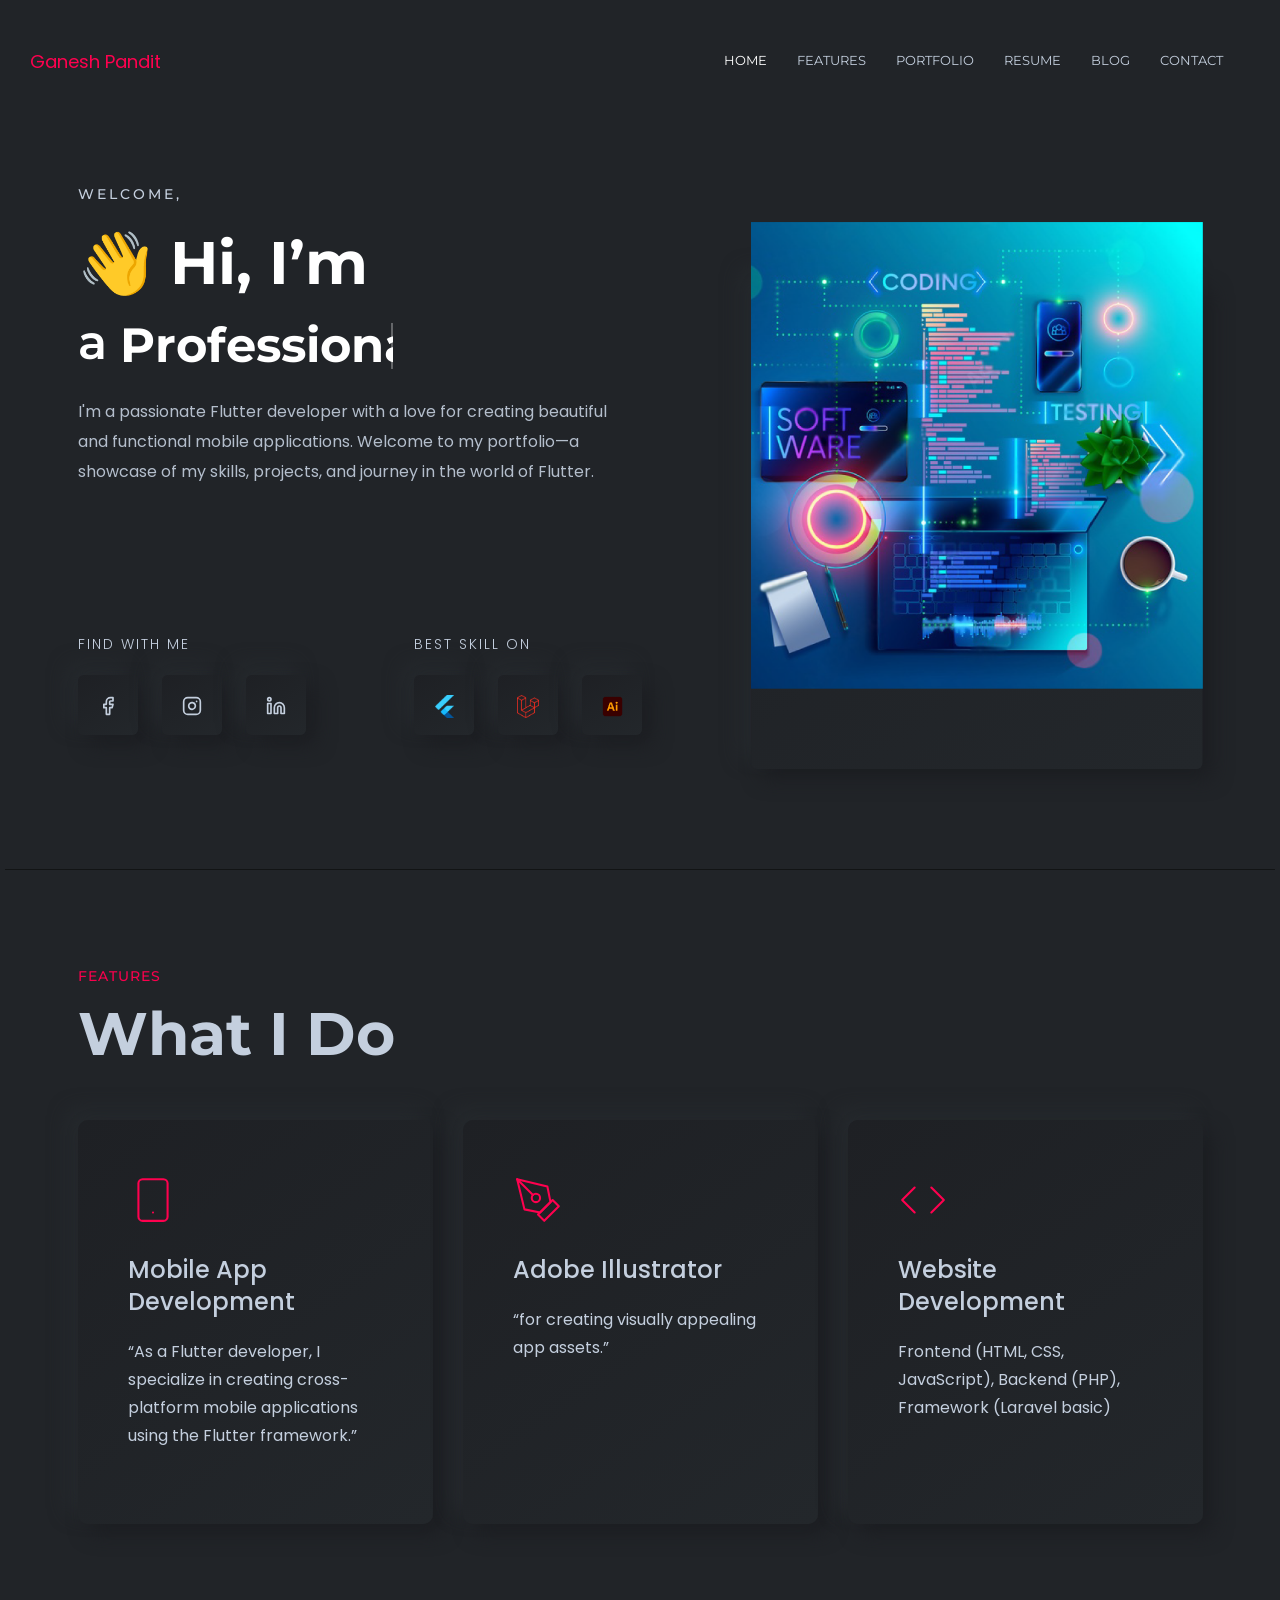
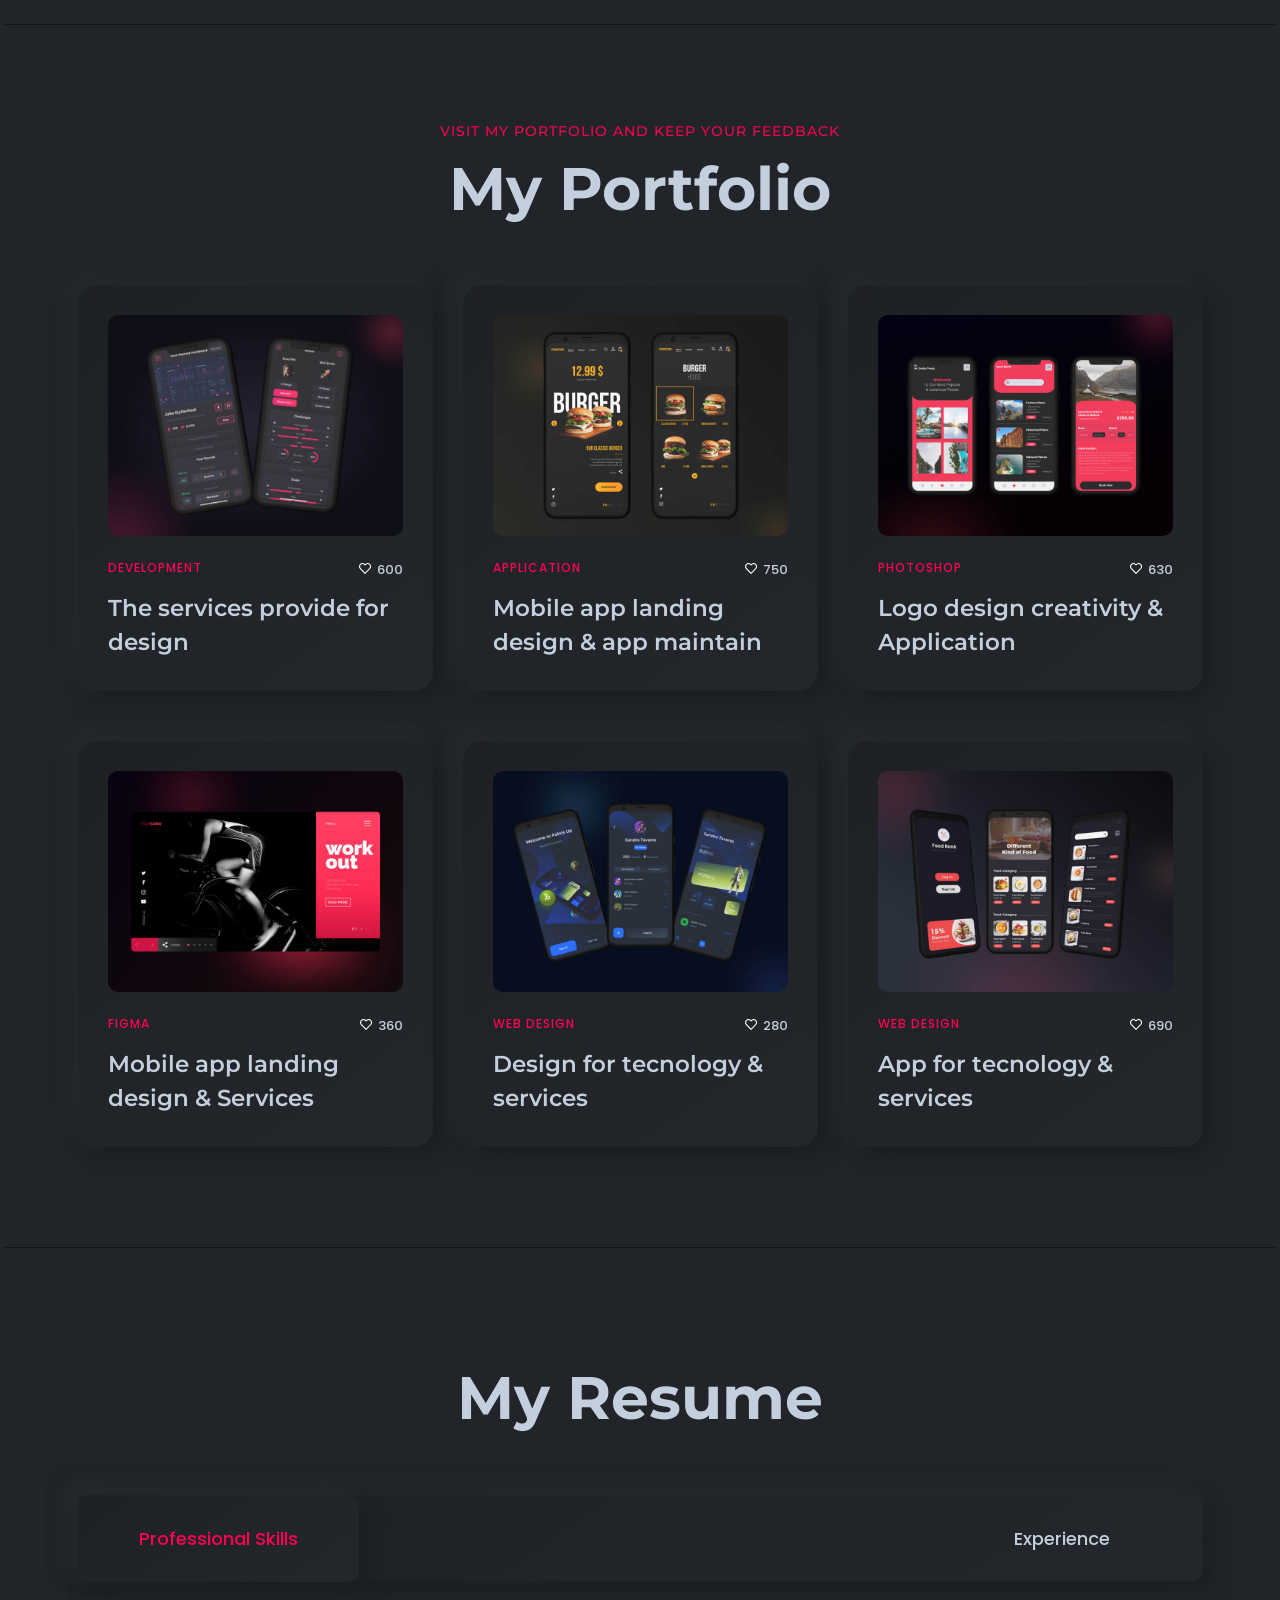
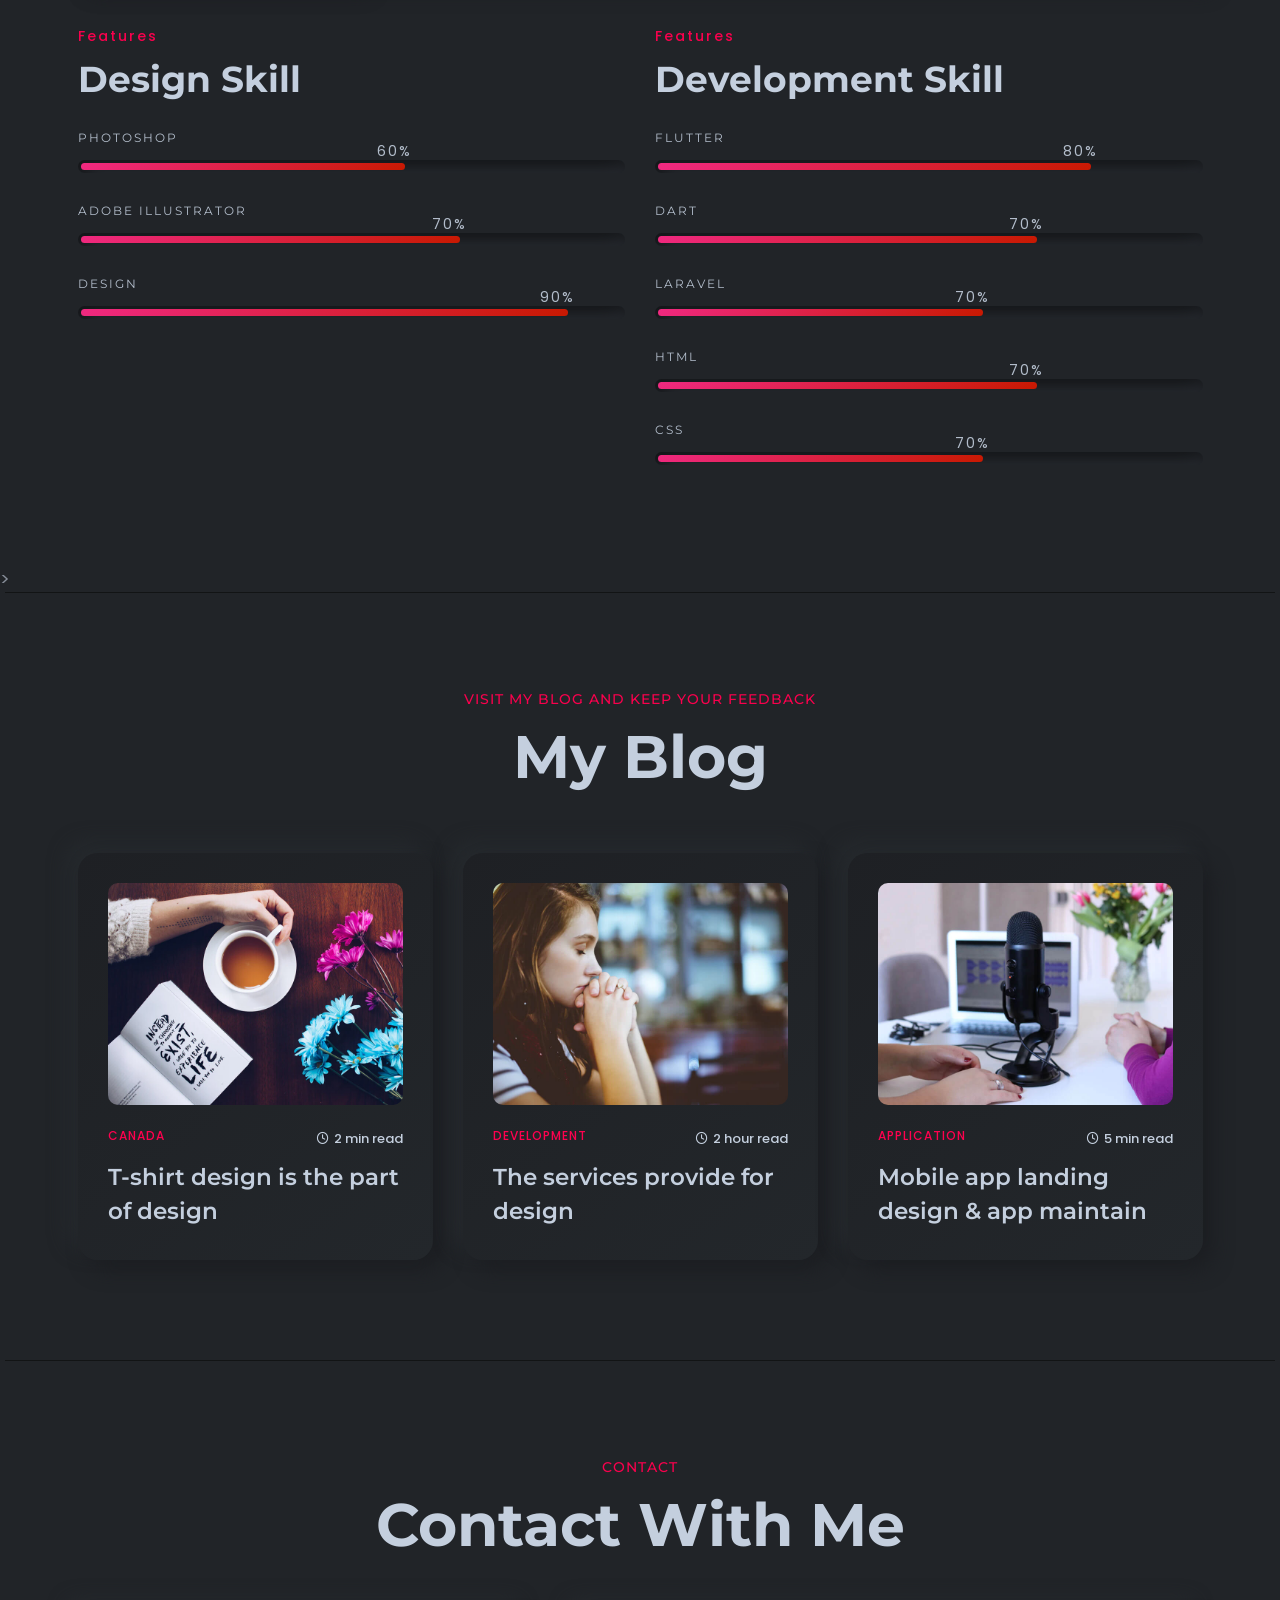
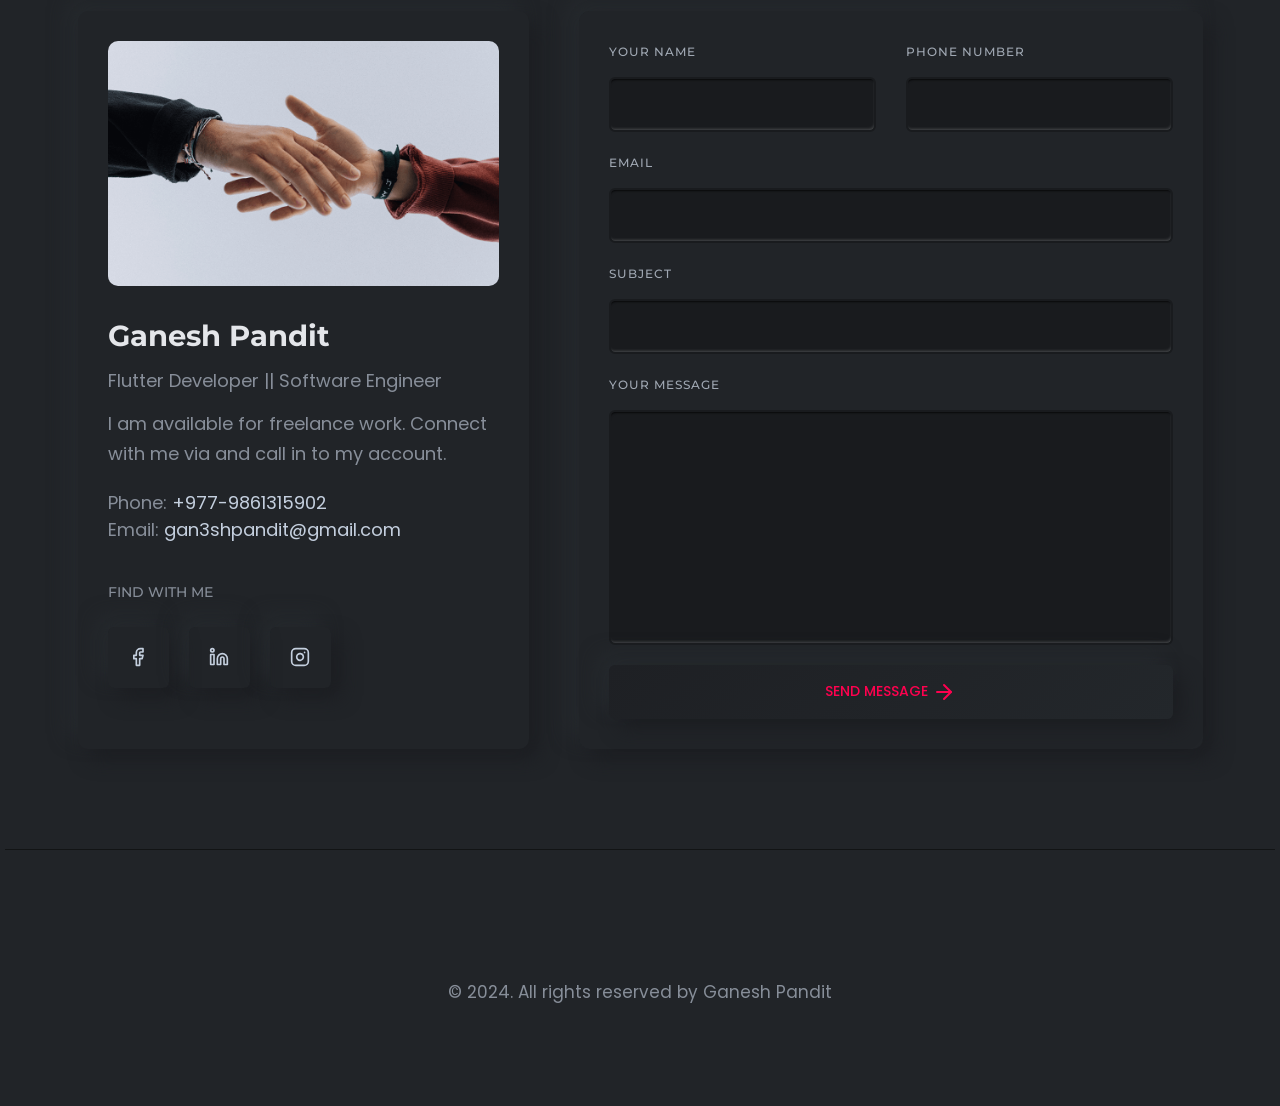
==== index.html @ 4caddf8b "Ganesh Pandit" ====
<!DOCTYPE html><html lang="en"><head>
    <meta charset="utf-8">
    <meta http-equiv="x-ua-compatible" content="ie=edge">
    <title>Ganesh Pandit</title>
    <meta name="robots" content="noindex, follow">
    <meta name="description" content="">
    <meta name="viewport" content="width=device-width, initial-scale=1, shrink-to-fit=no">
    <!-- CSS 
    ============================================ -->
    <link rel="stylesheet" href="css/bootstrap.min.css">
    <link rel="stylesheet" href="css/slick.css">
    <link rel="stylesheet" href="css/slick-theme.css">
    <link rel="stylesheet" href="css/aos.css">
    <link rel="stylesheet" href="css/feature.css">
    <!-- Style css -->
    <link rel="stylesheet" href="css/style.css">
</head>

<body class="template-color-1 spybody" data-spy="scroll" data-target=".navbar-example2" data-offset="70">

    <!-- Start Header -->
    <header class="rn-header haeder-default black-logo-version header--fixed header--sticky">
        <div class="header-wrapper rn-popup-mobile-menu m--0 row align-items-center">
            <!-- Start Header Left -->
            <div class="col-lg-2 col-6">
                <div class="header-left">
                    <div class="logo">
                        <a href="index.html">
                            <a style="color: #ff014f" href="index.html"> Ganesh Pandit</a>
                        </a>
                    </div>
                </div>
            </div>
            <!-- End Header Left -->
            <!-- Start Header Center -->
            <div class="col-lg-10 col-6">
                <div class="header-center">
                    <nav id="sideNav" class="mainmenu-nav navbar-example2 d-none d-xl-block onepagenav">
                        <!-- Start Mainmanu Nav -->
                        <ul class="primary-menu nav nav-pills">
                            <li class="nav-item"><a class="nav-link" href="#home">Home</a></li>
                            <li class="nav-item"><a class="nav-link" href="#features">Features</a></li>
                            <li class="nav-item"><a class="nav-link" href="#portfolio">Portfolio</a></li>
                            <li class="nav-item"><a class="nav-link" href="#resume">Resume</a></li>
                            <li class="nav-item"><a class="nav-link" href="#blog">blog</a></li>
                            <li class="nav-item"><a class="nav-link" href="#contacts">Contact</a></li>
                        </ul>
                        <!-- End Mainmanu Nav -->
                    </nav>
                    <!-- Start Header Right  -->
                    <div class="header-right">
                        <!-- <a class="rn-btn" target="_blank" href="#"><span>BUY NOW</span></a> -->
                        <div class="hamberger-menu d-block d-xl-none">
                            <i id="menuBtn" class="feather-menu humberger-menu"></i>
                        </div>
                        <div class="close-menu d-block">
                            <span class="closeTrigger">
                            <i data-feather="x"></i>
                        </span>
                        </div>
                    </div>
                    <!-- End Header Right  -->

                </div>
            </div>
            <!-- End Header Center -->
        </div>
    </header>
    <!-- End Header Area -->

    <!-- Start Popup Mobile Menu  -->
    <div class="popup-mobile-menu">
        <div class="inner">
            <div class="menu-top">
                <div class="menu-header">
                    
                    <div class="close-button">
                        <button class="close-menu-activation close"><i data-feather="x"></i></button>
                    </div>
                </div>
                
            </div>
            <div class="content">
                <ul class="primary-menu nav nav-pills onepagenav">
                    <li class="nav-item current"><a class="nav-link smoth-animation active" href="#home">Home</a></li>
                    <li class="nav-item"><a class="nav-link smoth-animation" href="#features">Features</a></li>
                    <li class="nav-item"><a class="nav-link smoth-animation" href="#portfolio">Portfolio</a></li>
                    <li class="nav-item"><a class="nav-link smoth-animation" href="#resume">Resume</a></li>
                    <li class="nav-item"><a class="nav-link smoth-animation" href="#blog">blog</a></li>
                    <li class="nav-item"><a class="nav-link smoth-animation" href="#contacts">Contact</a></li>
                </ul>
                <!-- social sharea area -->
                <div class="social-share-style-1 mt--40">
                    <span class="title">find with me</span>
                    <ul class="social-share d-flex liststyle">
                        <li class="facebook"><a href="https://www.facebook.com/gunace09"><svg xmlns="http://www.w3.org/2000/svg" width="24" height="24" viewBox="0 0 24 24" fill="none" stroke="currentColor" stroke-width="2" stroke-linecap="round" stroke-linejoin="round" class="feather feather-facebook">
                                    <path d="M18 2h-3a5 5 0 0 0-5 5v3H7v4h3v8h4v-8h3l1-4h-4V7a1 1 0 0 1 1-1h3z"></path>
                                </svg></a>
                        </li>
                        <li class="instagram"><a href="https://www.instagram.com/ganesh__pandit__"><svg xmlns="http://www.w3.org/2000/svg" width="24" height="24" viewBox="0 0 24 24" fill="none" stroke="currentColor" stroke-width="2" stroke-linecap="round" stroke-linejoin="round" class="feather feather-instagram">
                                    <rect x="2" y="2" width="20" height="20" rx="5" ry="5"></rect>
                                    <path d="M16 11.37A4 4 0 1 1 12.63 8 4 4 0 0 1 16 11.37z"></path>
                                    <line x1="17.5" y1="6.5" x2="17.51" y2="6.5"></line>
                                </svg></a>
                        </li>
                        <li class="linkedin"><a href="https://www.linkedin.com/in/ganesh-pandit-aa0bb92a6/"><svg xmlns="http://www.w3.org/2000/svg" width="24" height="24" viewBox="0 0 24 24" fill="none" stroke="currentColor" stroke-width="2" stroke-linecap="round" stroke-linejoin="round" class="feather feather-linkedin">
                                    <path d="M16 8a6 6 0 0 1 6 6v7h-4v-7a2 2 0 0 0-2-2 2 2 0 0 0-2 2v7h-4v-7a6 6 0 0 1 6-6z"></path>
                                    <rect x="2" y="9" width="4" height="12"></rect>
                                    <circle cx="4" cy="4" r="2"></circle>
                                </svg></a>
                        </li>
                    </ul>
                </div>
                <!-- end -->
            </div>
        </div>
    </div>
    <!-- End Popup Mobile Menu  -->




    <main class="main-page-wrapper">

        <!-- Start Slider Area -->
        <div id="home" class="rn-slider-area">
            <div class="slide slider-style-1">
                <div class="container">
                    <div class="row row--30 align-items-center">
                        <div class="order-2 order-lg-1 col-lg-7 mt_md--50 mt_sm--50 mt_lg--30">
                            <div class="content">
                                <div class="inner">
                                    <span class="subtitle">Welcome,</span>
                                    <h1 class="title">👋 Hi, I’m <br>
                                        <span class="header-caption" id="page-top">
                                            <!-- type headline start-->
                                            <span class="cd-headline clip is-full-width">
                                                <span>a </span>
                                        <!-- ROTATING TEXT -->
                                        <span class="cd-words-wrapper">
                                                    <b class="is-visible">Flutter Developer.</b>
                                                    <b class="is-hidden">Professional Coder.</b>
                                                    <b class="is-hidden">Mobile App Developer.</b>
                                                </span>
                                        </span>
                                        <!-- type headline end -->
                                        </span>
                                    </h1>

                                    <div>
                                        <p class="description">I'm a passionate Flutter developer with a love for creating beautiful and functional mobile applications. Welcome to my portfolio—a showcase of my skills, projects, and journey in the world of Flutter.</p>
                                    </div>
                                </div>
                                <div class="row">
                                    <div class="col-lg-6 col-xl-6 col-md-6 col-sm-6 col-12">
                                        <div class="social-share-inner-left">
                                            <span class="title">find with me</span>
                                            <ul class="social-share d-flex liststyle">
                                                <li class="facebook"><a href="https://www.facebook.com/gunace09"><i data-feather="facebook"></i></a>
                                                </li>
                                                <li class="instagram"><a href="https://www.instagram.com/ganesh__pandit__"><i data-feather="instagram"></i></a>
                                                </li>
                                                <li class="linkedin"><a href="https://www.linkedin.com/in/ganesh-pandit-aa0bb92a6/"><i data-feather="linkedin"></i></a>
                                                </li>
                                            </ul>
                                        </div>
                                    </div>
                                    <div class="col-lg-6 col-xl-6 col-md-6 col-sm-6 col-12 mt_mobile--30">
                                        <div class="skill-share-inner">
                                            <span class="title">best skill on</span>
                                            <ul class="skill-share d-flex liststyle">
                                                <li><img src="images/flutter-icon.png" alt="Icons Images"></li>
                                                <li><img src="images/laravel_logo.png" alt="Icons Images"></li>
                                                <li><img src="images/illustrator_logo.png" alt="Icons Images"></li>
                                            </ul>
                                        </div>
                                    </div>
                                </div>
                            </div>
                        </div>

                        <div class="order-1 order-lg-2 col-lg-5">
                            <div class="thumbnail">
                                <div class="inner">
                                    <img src="images/banner_m.png" alt="Personal Portfolio Images">
                                </div>
                            </div>
                        </div>
                    </div>
                </div>
            </div>
        </div>
        <!-- End Slider Area -->

        <!-- Start Service Area -->
        <div class="rn-service-area rn-section-gap section-separator" id="features">
            <div class="container">
                <div class="row">
                    <div class="col-lg-12">
                        <div class="section-title text-left" data-aos="fade-up" data-aos-duration="500" data-aos-delay="100" data-aos-once="true">
                            <span class="subtitle">Features</span>
                            <h2 class="title">What I Do</h2>
                        </div>
                    </div>
                </div>
                <div class="row row--25 mt_md--10 mt_sm--10">

                    <!-- Start Single Service -->
                    <div data-aos="fade-up" data-aos-duration="500" data-aos-delay="100" data-aos-once="true" class="col-lg-6 col-xl-4 col-md-6 col-sm-12 col-12 mt--50 mt_md--30 mt_sm--30">
                        <div class="rn-service">
                            <div class="inner">
                                <div class="icon">
                                    <i data-feather="smartphone"></i>
                                </div>
                                <div class="content">
                                    <h4 class="title"><a>Mobile App Development</a></h4>
                                    <p class="description">“As a Flutter developer, I specialize in creating cross-platform mobile applications using the Flutter framework.”</p>
                                    <a class="read-more-button"><i class="feather-arrow-right"></i></a>
                                </div>
                            </div>
                            <a class="over-link"></a>
                        </div>
                    </div>
                    <!-- End SIngle Service -->
                    <!-- Start Single Service -->
                    <div data-aos="fade-up" data-aos-duration="500" data-aos-delay="300" data-aos-once="true" class="col-lg-6 col-xl-4 col-md-6 col-sm-12 col-12 mt--50 mt_md--30 mt_sm--30">
                        <div class="rn-service">
                            <div class="inner">
                                <div class="icon">
                                    <i data-feather="pen-tool"></i>
                                </div>
                                <div class="content">
                                    <h4 class="title"><a>Adobe Illustrator</a></h4>
                                    <p class="description">“for creating visually appealing app assets.”</p>
                                    <a class="read-more-button" ><i class="feather-arrow-right"></i></a>
                                </div>
                            </div>
                            <a class="over-link"></a>
                        </div>
                    </div>
                    <!-- End SIngle Service -->
                    <!-- Start Single Service -->
                    <div data-aos="fade-up" data-aos-duration="500" data-aos-delay="500" data-aos-once="true" class="col-lg-6 col-xl-4 col-md-6 col-sm-12 col-12 mt--50 mt_md--30 mt_sm--30">
                        <div class="rn-service">
                            <div class="inner">
                                <div class="icon">
                                    <i data-feather="code"></i>
                                </div>
                                <div class="content">
                                    <h4 class="title"><a>Website Development</a></h4>
                                    <p class="description">Frontend (HTML, CSS, JavaScript), Backend (PHP), Framework (Laravel basic) </p>
                                    <a class="read-more-button"><i class="feather-arrow-right"></i></a>
                                </div>
                            </div>
                            <a class="over-link"></a>
                        </div>
                    </div>
                    <!-- End SIngle Service -->


                </div>
            </div>
        </div>
        <!-- End Service Area  -->

        <!-- Start Portfolio Area -->
        <div class="rn-portfolio-area rn-section-gap section-separator" id="portfolio">
            <div class="container">
                <div class="row">
                    <div class="col-lg-12">
                        <div class="section-title text-center">
                            <span class="subtitle">Visit my portfolio and keep your feedback</span>
                            <h2 class="title">My Portfolio</h2>
                        </div>
                    </div>
                </div>

                <div class="row row--25 mt--10 mt_md--10 mt_sm--10">
                    <!-- Start Single Portfolio -->
                    <div data-aos="fade-up" data-aos-delay="100" data-aos-once="true" class="col-lg-6 col-xl-4 col-md-6 col-12 mt--50 mt_md--30 mt_sm--30">
                        <div class="rn-portfolio" data-bs-toggle="modal" data-bs-target="#exampleModalCenter">
                            <div class="inner">
                                <div class="thumbnail">
                                    <a href="javascript:void(0)">
                                        <img src="images/portfolio-01.jpg" alt="Personal Portfolio Images">
                                    </a>
                                </div>
                                <div class="content">
                                    <div class="category-info">
                                        <div class="category-list">
                                            <a href="javascript:void(0)">Development</a>
                                        </div>
                                        <div class="meta">
                                            <span><a href="javascript:void(0)"><i class="feather-heart"></i></a>
                                        600</span>
                                        </div>
                                    </div>
                                    <h4 class="title"><a href="javascript:void(0)">The services provide for design <i class="feather-arrow-up-right"></i></a></h4>
                                </div>
                            </div>
                        </div>
                    </div>
                    <!-- End Single Portfolio -->

                    <!-- Start Single Portfolio -->
                    <div data-aos="fade-up" data-aos-delay="300" data-aos-once="true" class="col-lg-6 col-xl-4 col-md-6 col-12 mt--50 mt_md--30 mt_sm--30">
                        <div class="rn-portfolio" data-bs-toggle="modal" data-bs-target="#exampleModalCenter">
                            <div class="inner">
                                <div class="thumbnail">
                                    <a href="javascript:void(0)">
                                        <img src="images/portfolio-02.jpg" alt="Personal Portfolio Images">
                                    </a>
                                </div>
                                <div class="content">
                                    <div class="category-info">
                                        <div class="category-list">
                                            <a href="javascript:void(0)">Application</a>
                                        </div>
                                        <div class="meta">
                                            <span><a href="javascript:void(0)"><i class="feather-heart"></i></a>
                                        750</span>
                                        </div>
                                    </div>
                                    <h4 class="title"><a href="javascript:void(0)">Mobile app landing design &amp; app
                                            maintain<i class="feather-arrow-up-right"></i></a></h4>
                                </div>
                            </div>
                        </div>
                    </div>
                    <!-- End Single Portfolio -->

                    <!-- Start Single Portfolio -->
                    <div data-aos="fade-up" data-aos-delay="500" data-aos-once="true" class="col-lg-6 col-xl-4 col-md-6 col-12 mt--50 mt_md--30 mt_sm--30">
                        <div class="rn-portfolio" data-bs-toggle="modal" data-bs-target="#exampleModalCenter">
                            <div class="inner">
                                <div class="thumbnail">
                                    <a href="javascript:void(0)">
                                        <img src="images/portfolio-03.jpg" alt="Personal Portfolio Images">
                                    </a>
                                </div>
                                <div class="content">
                                    <div class="category-info">
                                        <div class="category-list">
                                            <a href="javascript:void(0)">Photoshop</a>
                                        </div>
                                        <div class="meta">
                                            <span><a href="javascript:void(0)"><i class="feather-heart"></i></a>
                                        630</span>
                                        </div>
                                    </div>
                                    <h4 class="title"><a href="javascript:void(0)">Logo design creativity &amp; Application
                                            <i class="feather-arrow-up-right"></i></a></h4>
                                </div>
                            </div>
                        </div>
                    </div>
                    <!-- End Single Portfolio -->

                    <!-- Start Single Portfolio -->
                    <div data-aos="fade-up" data-aos-delay="100" data-aos-once="true" class="col-lg-6 col-xl-4 col-md-6 col-12 mt--50 mt_md--30 mt_sm--30">
                        <div class="rn-portfolio" data-bs-toggle="modal" data-bs-target="#exampleModalCenter">
                            <div class="inner">
                                <div class="thumbnail">
                                    <a href="javascript:void(0)">
                                        <img src="images/portfolio-04.jpg" alt="Personal Portfolio Images">
                                    </a>
                                </div>
                                <div class="content">
                                    <div class="category-info">
                                        <div class="category-list">
                                            <a href="javascript:void(0)">Figma</a>
                                        </div>
                                        <div class="meta">
                                            <span><a href="javascript:void(0)"><i class="feather-heart"></i></a>
                                        360</span>
                                        </div>
                                    </div>
                                    <h4 class="title"><a href="javascript:void(0)">Mobile app landing design &amp;
                                            Services<i class="feather-arrow-up-right"></i></a></h4>
                                </div>
                            </div>
                        </div>
                    </div>
                    <!-- End Single Portfolio -->

                    <!-- Start Single Portfolio -->
                    <div data-aos="fade-up" data-aos-delay="300" data-aos-once="true" class="col-lg-6 col-xl-4 col-md-6 col-12 mt--50 mt_md--30 mt_sm--30">
                        <div class="rn-portfolio" data-bs-toggle="modal" data-bs-target="#exampleModalCenter">
                            <div class="inner">
                                <div class="thumbnail">
                                    <a href="javascript:void(0)">
                                        <img src="images/portfolio-05.jpg" alt="Personal Portfolio Images">
                                    </a>
                                </div>
                                <div class="content">
                                    <div class="category-info">
                                        <div class="category-list">
                                            <a href="javascript:void(0)">Web Design</a>
                                        </div>
                                        <div class="meta">
                                            <span><a href="javascript:void(0)"><i class="feather-heart"></i></a>
                                        280</span>
                                        </div>
                                    </div>
                                    <h4 class="title"><a href="javascript:void(0)">Design for tecnology &amp; services<i class="feather-arrow-up-right"></i></a></h4>
                                </div>
                            </div>
                        </div>
                    </div>
                    <!-- End Single Portfolio -->

                    <!-- Start Single Portfolio -->
                    <div data-aos="fade-up" data-aos-delay="500" data-aos-once="true" class="col-lg-6 col-xl-4 col-md-6 col-12 mt--50 mt_md--30 mt_sm--30">
                        <div class="rn-portfolio" data-bs-toggle="modal" data-bs-target="#exampleModalCenter">
                            <div class="inner">
                                <div class="thumbnail">
                                    <a href="javascript:void(0)">
                                        <img src="images/portfolio-06.jpg" alt="Personal Portfolio Images">
                                    </a>
                                </div>
                                <div class="content">
                                    <div class="category-info">
                                        <div class="category-list">
                                            <a href="javascript:void(0)">Web Design</a>
                                        </div>
                                        <div class="meta">
                                            <span><a href="javascript:void(0)"><i class="feather-heart"></i></a>
                                        690</span>
                                        </div>
                                    </div>
                                    <h4 class="title"><a href="javascript:void(0)">App for tecnology &amp; services<i class="feather-arrow-up-right"></i></a></h4>
                                </div>
                            </div>
                        </div>
                    </div>
                    <!-- End Single Portfolio -->
                </div>
            </div>
        </div>
        <!-- End portfolio Area -->
        <!-- Start Resume Area -->
        <div class="rn-resume-area rn-section-gap section-separator" id="resume">
            <div class="container">
                <div class="row">
                    <div class="col-lg-12">
                        <div class="section-title text-center">
                            <!-- <span class="subtitle">7+ Years of Experience</span> -->
                            <h2 class="title">My Resume</h2>
                        </div>
                    </div>
                </div>
                <div class="row mt--45">
                    <div class="col-lg-12">
                        <ul class="rn-nav-list nav nav-tabs" id="myTabs" role="tablist">
                            <!-- <li class="nav-item">
                                <a class="nav-link" id="education-tab" data-bs-toggle="tab" href="#education" role="tab" aria-controls="education" aria-selected="false">education</a>
                            </li> -->
                            
                            <li class="nav-item">
                                <a class="nav-link active show" id="professional-tab" data-bs-toggle="tab" href="#professional" role="tab" aria-controls="professional" aria-selected="true">professional
                                    Skills</a>
                            </li>
                            <li class="nav-item">
                                <a class="nav-link" id="experience-tab" data-bs-toggle="tab" role="tab" aria-controls="experience" aria-selected="false">experience</a>
                            </li>
                            <!-- <li class="nav-item">
                                <a class="nav-link" id="interview-tab" data-bs-toggle="tab" href="#interview" role="tab" aria-controls="interview" aria-selected="false">interview</a>
                            </li> -->
                        </ul>


                        <!-- Start Tab Content Wrapper  -->
                        <div class="rn-nav-content tab-content" id="myTabContents">
                            

                            <!-- Start Single Tab  -->
                            <div class="tab-pane show active fade single-tab-area" id="professional" role="tabpanel" aria-labelledby="professional-tab">
                                <div class="personal-experience-inner mt--40">
                                    <div class="row row--40">

                                        <!-- Start Single Progressbar  -->
                                        <div class="col-lg-6 col-md-6 col-12">
                                            <div class="progress-wrapper">
                                                <div class="content">
                                                    <span class="subtitle">Features</span>
                                                    <h4 class="maintitle">Design Skill</h4>
                                                    <!-- Start Single Progress Charts -->
                                                    <div class="progress-charts">
                                                        <h6 class="heading heading-h6">PHOTOSHOP</h6>
                                                        <div class="progress">
                                                            <div class="progress-bar wow fadeInLeft" data-wow-duration="0.5s" data-wow-delay=".3s" role="progressbar" style="width: 60%" aria-valuenow="85" aria-valuemin="0" aria-valuemax="100"><span class="percent-label">60%</span></div>
                                                        </div>
                                                    </div>
                                                    <!-- End Single Progress Charts -->

                                                    <!-- Start Single Progress Charts -->
                                                    <div class="progress-charts">
                                                        <h6 class="heading heading-h6">ADOBE ILLUSTRATOR</h6>
                                                        <div class="progress">
                                                            <div class="progress-bar wow fadeInLeft" data-wow-duration="0.8s" data-wow-delay=".6s" role="progressbar" style="width: 70%" aria-valuenow="85" aria-valuemin="0" aria-valuemax="100"><span class="percent-label">70%</span></div>
                                                        </div>
                                                    </div>
                                                    <!-- End Single Progress Charts -->

                                                    <!-- Start Single Progress Charts -->
                                                    <div class="progress-charts">
                                                        <h6 class="heading heading-h6">DESIGN</h6>
                                                        <div class="progress">
                                                            <div class="progress-bar wow fadeInLeft" data-wow-duration="0.9s" data-wow-delay=".7s" role="progressbar" style="width: 90%" aria-valuenow="85" aria-valuemin="0" aria-valuemax="100"><span class="percent-label">90%</span></div>
                                                        </div>
                                                    </div>
                                                    <!-- End Single Progress Charts -->

                                                </div>
                                            </div>
                                        </div>
                                        <!-- End Single Progressbar  -->

                                        <!-- Start Single Progressbar  -->
                                        <div class="col-lg-6 col-md-6 col-12 mt_sm--60">
                                            <div class="progress-wrapper">
                                                <div class="content">
                                                    <span class="subtitle">Features</span>
                                                    <h4 class="maintitle">Development Skill</h4>
                                                    <!-- Start Single Progress Charts -->
                                                    <div class="progress-charts">
                                                        <h6 class="heading heading-h6">FLUTTER</h6>
                                                        <div class="progress">
                                                            <div class="progress-bar wow fadeInLeft" data-wow-duration="0.5s" data-wow-delay=".3s" role="progressbar" style="width: 80%" aria-valuenow="80" aria-valuemin="0" aria-valuemax="100"><span class="percent-label">80%</span></div>
                                                        </div>
                                                    </div>
                                                    <!-- End Single Progress Charts -->

                                                    <!-- Start Single Progress Charts -->
                                                    <div class="progress-charts">
                                                        <h6 class="heading heading-h6">DART</h6>
                                                        <div class="progress">
                                                            <div class="progress-bar wow fadeInLeft" data-wow-duration="0.6s" data-wow-delay=".4s" role="progressbar" style="width: 70%" aria-valuenow="85" aria-valuemin="0" aria-valuemax="100"><span class="percent-label">70%</span></div>
                                                        </div>
                                                    </div>
                                                    <!-- End Single Progress Charts -->

                                                    <!-- Start Single Progress Charts -->
                                                    <div class="progress-charts">
                                                        <h6 class="heading heading-h6">LARAVEL</h6>
                                                        <div class="progress">
                                                            <div class="progress-bar wow fadeInLeft" data-wow-duration="0.7s" data-wow-delay=".5s" role="progressbar" style="width: 60%" aria-valuenow="85" aria-valuemin="0" aria-valuemax="100"><span class="percent-label">70%</span></div>
                                                        </div>
                                                    </div>
                                                    <!-- End Single Progress Charts -->

                                                    <!-- Start Single Progress Charts -->
                                                    <div class="progress-charts">
                                                        <h6 class="heading heading-h6">HTML</h6>
                                                        <div class="progress">
                                                            <div class="progress-bar wow fadeInLeft" data-wow-duration="0.8s" data-wow-delay=".6s" role="progressbar" style="width: 70%" aria-valuenow="85" aria-valuemin="0" aria-valuemax="100"><span class="percent-label">70%</span></div>
                                                        </div>
                                                    </div>
                                                    <!-- End Single Progress Charts -->

                                                    <!-- Start Single Progress Charts -->
                                                    <div class="progress-charts">
                                                        <h6 class="heading heading-h6">CSS</h6>
                                                        <div class="progress">
                                                            <div class="progress-bar wow fadeInLeft" data-wow-duration="0.9s" data-wow-delay=".7s" role="progressbar" style="width: 60%" aria-valuenow="85" aria-valuemin="0" aria-valuemax="100"><span class="percent-label">70%</span></div>
                                                        </div>
                                                    </div>
                                                    <!-- End Single Progress Charts -->

                                                </div>
                                            </div>
                                        </div>
                                        <!-- End Single Progressbar  -->

                                    </div>
                                </div>
                            </div>
                            <!-- End Single Tab  -->

                            

                            
                        </div>
                    </div>
                </div>
            </div>
        </div>
        <!-- End Resume Area -->
        
       >
        
        <!-- Start News Area -->
        <div class="rn-blog-area rn-section-gap section-separator" id="blog">
            <div class="container">
                <div class="row">
                    <div class="col-lg-12">
                        <div data-aos="fade-up" data-aos-duration="500" data-aos-delay="100" data-aos-once="true" class="section-title text-center">
                            <span class="subtitle">Visit my blog and keep your feedback</span>
                            <h2 class="title">My Blog</h2>
                        </div>
                    </div>
                </div>
                <div class="row row--25 mt--30 mt_md--10 mt_sm--10">

                    <!-- Start Single blog -->
                    <div data-aos="fade-up" data-aos-duration="500" data-aos-delay="100" data-aos-once="true" class="col-lg-6 col-xl-4 mt--30 col-md-6 col-sm-12 col-12 mt--30">
                        <div class="rn-blog" data-bs-toggle="modal" data-bs-target="#exampleModalCenters">
                            <div class="inner">
                                <div class="thumbnail">
                                    <a href="javascript:void(0)">
                                        <img src="images/blog-01.jpg" alt="Personal Portfolio Images">
                                    </a>
                                </div>
                                <div class="content">
                                    <div class="category-info">
                                        <div class="category-list">
                                            <a href="javascript:void(0)">Canada</a>
                                        </div>
                                        <div class="meta">
                                            <span><i class="feather-clock"></i> 2 min read</span>
                                        </div>
                                    </div>
                                    <h4 class="title"><a href="javascript:void(0)">T-shirt design is the part of design
                                            <i class="feather-arrow-up-right"></i></a></h4>
                                </div>
                            </div>
                        </div>
                    </div>
                    <!-- End Single blog -->

                    <!-- Start Single blog -->
                    <div data-aos="fade-up" data-aos-duration="500" data-aos-delay="150" data-aos-once="true" class="col-lg-6 col-xl-4 mt--30 col-md-6 col-sm-12 col-12 mt--30">
                        <div class="rn-blog" data-bs-toggle="modal" data-bs-target="#exampleModalCenters">
                            <div class="inner">
                                <div class="thumbnail">
                                    <a href="javascript:void(0)">
                                        <img src="images/blog-02.jpg" alt="Personal Portfolio Images">
                                    </a>
                                </div>
                                <div class="content">
                                    <div class="category-info">
                                        <div class="category-list">
                                            <a href="javascript:void(0)">Development</a>
                                        </div>
                                        <div class="meta">
                                            <span><i class="feather-clock"></i> 2 hour read</span>
                                        </div>
                                    </div>
                                    <h4 class="title"><a href="javascript:void(0)">The services provide for design <i class="feather-arrow-up-right"></i></a></h4>
                                </div>
                            </div>
                        </div>
                    </div>
                    <!-- End Single blog -->

                    <!-- Start Single blog -->
                    <div data-aos="fade-up" data-aos-duration="500" data-aos-delay="200" data-aos-once="true" class="col-lg-6 col-xl-4 mt--30 col-md-6 col-sm-12 col-12 mt--30">
                        <div class="rn-blog" data-bs-toggle="modal" data-bs-target="#exampleModalCenters">
                            <div class="inner">
                                <div class="thumbnail">
                                    <a href="javascript:void(0)">
                                        <img src="images/blog-03.jpg" alt="Personal Portfolio Images">
                                    </a>
                                </div>
                                <div class="content">
                                    <div class="category-info">
                                        <div class="category-list">
                                            <a href="javascript:void(0)">Application</a>
                                        </div>
                                        <div class="meta">
                                            <span><i class="feather-clock"></i> 5 min read</span>
                                        </div>
                                    </div>
                                    <h4 class="title"><a href="javascript:void(0)">Mobile app landing design &amp; app
                                            maintain<i class="feather-arrow-up-right"></i></a></h4>
                                </div>
                            </div>
                        </div>
                    </div>
                    <!-- End Single blog -->

                </div>
            </div>
        </div>
        <!-- ENd Mews Area -->


        <!-- Start Contact section -->
        <div class="rn-contact-area rn-section-gap section-separator" id="contacts">
            <div class="container">
                <div class="row">
                    <div class="col-lg-12">
                        <div class="section-title text-center">
                            <span class="subtitle">Contact</span>
                            <h2 class="title">Contact With Me</h2>
                        </div>
                    </div>
                </div>

                <div class="row mt--50 mt_md--40 mt_sm--40 mt-contact-sm">
                    <div class="col-lg-5">
                        <div class="contact-about-area">
                            <div class="thumbnail">
                                <img src="images/contact1.png" alt="contact-img">
                            </div>
                            <div class="title-area">
                                <h4 class="title">Ganesh Pandit</h4>
                                <span>Flutter Developer || Software Engineer</span>
                            </div>
                            <div class="description">
                                <p>I am available for freelance work. Connect with me via and call in to my account.
                                </p>
                                <span class="phone">Phone: <a href="tel:+9779861315902">+977-9861315902</a></span>
                                <span class="mail">Email: <a href="mailto:gan3shpandit@gmail.com">gan3shpandit@gmail.com</a></span>
                            </div>
                            <div class="social-area">
                                <div class="name">FIND WITH ME</div>
                                <div class="social-icone">
                                    <a href="https://www.facebook.com/gunace09"><i data-feather="facebook"></i></a>
                                    <a href="https://www.linkedin.com/in/ganesh-pandit-aa0bb92a6/"><i data-feather="linkedin"></i></a>
                                    <a href="https://www.instagram.com/ganesh__pandit__"><i data-feather="instagram"></i></a>
                                </div>
                            </div>
                        </div>
                    </div>

                   <div data-aos-delay="600" class="col-lg-7 contact-input">
    <div class="contact-form-wrapper">
        <div class="introduce">
            <form class="rnt-contact-form rwt-dynamic-form row" id="contact-form" method="POST" action="mail.php" onsubmit="return validateForm();">

                <div class="col-lg-6">
                    <div class="form-group">
                        <label for="contact-name">Your Name</label>
                        <input class="form-control form-control-lg" name="contact-name" id="contact-name" type="text" required>
                    </div>
                </div>

                <div class="col-lg-6">
                    <div class="form-group">
                        <label for="contact-phone">Phone Number</label>
                        <input class="form-control" name="contact-phone" id="contact-phone" type="text" required>
                    </div>
                </div>

                <div class="col-lg-12">
                    <div class="form-group">
                        <label for="contact-email">Email</label>
                        <input class="form-control form-control-sm" id="contact-email" name="contact-email" type="email" required>
                    </div>
                </div>

                <div class="col-lg-12">
                    <div class="form-group">
                        <label for="subject">Subject</label>
                        <input class="form-control form-control-sm" id="subject" name="subject" type="text" required>
                    </div>
                </div>

                <div class="col-lg-12">
                    <div class="form-group">
                        <label for="contact-message">Your Message</label>
                        <textarea name="contact-message" id="contact-message" cols="30" rows="10" required></textarea>
                    </div>
                </div>

                <div class="col-lg-12">
                    <button name="submit" type="submit" id="submit" class="rn-btn">
                        <span>SEND MESSAGE</span>
                        <i data-feather="arrow-right"></i>
                    </button>
                </div>
            </form>
        </div>
    </div>
</div>

<script>
    function validateForm() {
        var form = document.getElementById("contact-form");
        if (form.checkValidity()) {
            // Form is valid, submit it
            return true;
        } else {
            // Form is invalid, display error messages
            form.reportValidity();
            return false;
        }
    }
</script>

                </div>
            </div>
        </div>
        <!-- End Contuct section -->


        <!-- Modal Portfolio Body area Start -->
        <div class="modal fade" id="exampleModalCenter" tabindex="-1" role="dialog" aria-hidden="true">
            <div class="modal-dialog modal-dialog-centered" role="document">
                <div class="modal-content">
                    <div class="modal-header">
                        <button type="button" class="close" data-bs-dismiss="modal" aria-label="Close">
                            <span aria-hidden="true"><i data-feather="x"></i></span>
                        </button>
                    </div>
                    <div class="modal-body">
                        <div class="row align-items-center">

                            <div class="col-lg-6">
                                <div class="portfolio-popup-thumbnail">
                                    <div class="image">
                                        <img class="w-100" src="images/portfolio-04.jpg" alt="slide">
                                    </div>
                                </div>
                            </div>

                            <div class="col-lg-6">
                                <div class="text-content">
                                    <h3>
                                        <span>Featured - Design</span> App Design Development.
                                    </h3>
                                    <p class="mb--30">Lorem ipsum dolor sit amet consectetur adipisicing elit. Cupiditate distinctio assumenda explicabo veniam temporibus eligendi.</p>
                                    <p>Consectetur adipisicing elit. Cupiditate distinctio assumenda. dolorum alias suscipit rerum maiores aliquam earum odit, nihil culpa quas iusto hic minus!</p>
                                    <div class="button-group mt--20">
                                        <a href="#" class="rn-btn thumbs-icon">
                                            <span>LIKE THIS</span>
                                            <i data-feather="thumbs-up"></i>
                                        </a>
                                        <a href="#" class="rn-btn">
                                            <span>VIEW PROJECT</span>
                                            <i data-feather="chevron-right"></i>
                                        </a>
                                    </div>

                                </div>
                                <!-- End of .text-content -->
                            </div>
                        </div>
                        <!-- End of .row Body-->
                    </div>
                </div>
            </div>
        </div>
        <!-- End Modal Portfolio area -->

        
        <!-- Modal Blog Body area Start -->
        <div class="modal fade" id="exampleModalCenters" tabindex="-1" role="dialog" aria-hidden="true">
            <div class="modal-dialog modal-dialog-centered modal-news" role="document">
                <div class="modal-content">

                    <div class="modal-header">
                        <button type="button" class="close" data-bs-dismiss="modal" aria-label="Close">
                            <span aria-hidden="true"><i data-feather="x"></i></span>
                        </button>
                    </div>

                    <!-- End of .modal-header -->

                    <div class="modal-body">
                        <img src="images/blog-big-01.jpg" alt="news modal" class="img-fluid modal-feat-img">
                        <div class="news-details">
                            <span class="date">2 May, 2021</span>
                            <h2 class="title">Digital Marketo to Their New Office.</h2>
                            <p>Nobis eleifend option congue nihil imperdiet doming id quod mazim placerat
                                facer
                                possim assum.
                                Typi non
                                habent claritatem insitam; est usus legentis in iis qui facit eorum
                                claritatem.
                                Investigationes
                                demonstraverunt
                                lectores legere me lius quod ii legunt saepius. Claritas est etiam processus
                                dynamicus, qui
                                sequitur
                                mutationem consuetudium lectorum.</p>
                            <h4>Nobis eleifend option conguenes.</h4>
                            <p>Mauris tempor, orci id pellentesque convallis, massa mi congue eros, sed
                                posuere
                                massa nunc quis
                                dui.
                                Integer ornare varius mi, in vehicula orci scelerisque sed. Fusce a massa
                                nisi.
                                Curabitur sit
                                amet
                                suscipit nisl. Sed eget nisl laoreet, suscipit enim nec, viverra eros. Nunc
                                imperdiet risus
                                leo,
                                in rutrum erat dignissim id.</p>
                            <p>Ut rhoncus vestibulum facilisis. Duis et lorem vitae ligula cursus venenatis.
                                Class aptent
                                taciti sociosqu
                                ad litora torquent per conubia nostra, per inceptos himenaeos. Nunc vitae
                                nisi
                                tortor. Morbi
                                leo
                                nulla, posuere vel lectus a, egestas posuere lacus. Fusce eleifend hendrerit
                                bibendum. Morbi
                                nec
                                efficitur ex.</p>
                            <h4>Mauris tempor, orci id pellentesque.</h4>
                            <p>Nulla non ligula vel nisi blandit egestas vel eget leo. Praesent fringilla
                                dapibus dignissim.
                                Pellentesque
                                quis quam enim. Vestibulum ultrices, leo id suscipit efficitur, odio lorem
                                rhoncus dolor, a
                                facilisis
                                neque mi ut ex. Quisque tempor urna a nisi pretium, a pretium massa
                                tristique.
                                Nullam in
                                aliquam
                                diam. Maecenas at nibh gravida, ornare eros non, commodo ligula. Sed
                                efficitur
                                sollicitudin
                                auctor.
                                Quisque nec imperdiet purus, in ornare odio. Quisque odio felis, vestibulum
                                et.</p>
                        </div>

                        <!-- Comment Section Area Start -->
                        <div class="comment-inner">
                            <h3 class="title mb--40 mt--50">Leave a Reply</h3>
                            <form action="#">
                                <div class="row">
                                    <div class="col-lg-6 col-md-12 col-12">
                                        <div class="rnform-group"><input type="text" placeholder="Name">
                                        </div>
                                        <div class="rnform-group"><input type="email" placeholder="Email">
                                        </div>
                                        <div class="rnform-group"><input type="text" placeholder="Website">
                                        </div>
                                    </div>
                                    <div class="col-lg-6 col-md-12 col-12">
                                        <div class="rnform-group">
                                            <textarea placeholder="Comment"></textarea>
                                        </div>
                                    </div>
                                    <div class="col-lg-12">
                                        <a class="rn-btn" href="#"><span>SUBMIT NOW</span></a>
                                    </div>
                                </div>
                            </form>
                        </div>
                        <!-- Comment Section End -->
                    </div>
                    <!-- End of .modal-body -->
                </div>
            </div>
        </div>
        <!-- End Modal Blog area -->
        <!-- Back to  top Start -->
        <div class="backto-top">
            <div>
                <i data-feather="arrow-up"></i>
            </div>
        </div>
        <!-- Back to top end -->
       
        

        <!-- Start Modal Area  -->
        <div class="demo-modal-area">
            <div class="wrapper">
                <div class="close-icon">
                    <button class="demo-close-btn"><span class="feather-x"></span></button>
                </div>
                <div class="rn-modal-inner">
                    <div class="demo-top text-center">
                        <h4 class="title">InBio</h4>
                        <p class="subtitle">Its a personal portfolio template. You can built any personal website easily.</p>
                    </div>
                    <ul class="popuptab-area nav nav-tabs" id="popuptab" role="tablist">
                        <li class="nav-item">
                            <a class="nav-link active demo-dark" id="demodark-tab" data-bs-toggle="tab" href="#demodark" role="tab" aria-controls="demodark" aria-selected="true">Dark Demo</a>
                        </li>
                        <li class="nav-item">
                            <a class="nav-link demo-light" id="demolight-tab" data-bs-toggle="tab" href="#demolight" role="tab" aria-controls="demolight" aria-selected="false">Light Demo</a>
                        </li>
                    </ul>
                    <div class="tab-content" id="popuptabContent">
                        <div class="tab-pane show active" id="demodark" role="tabpanel" aria-labelledby="demodark-tab">
                            <div class="content">
                                <div class="row">

                                    <!-- Start Single Content  -->
                                    <div class="col-lg-4 col-md-6 col-12">
                                        <div class="single-demo">
                                            <div class="inner">
                                                <div class="thumbnail">
                                                    <a href="index.html">
                                                        <img class="w-100" src="images/main-demo.png" alt="Personal Portfolio">
                                                        <span class="overlay-content">
                                                    <span class="overlay-text">View Demo <i class="feather-external-link"></i></span>
                                                        </span>
                                                    </a>
                                                </div>
                                                <div class="inner">
                                                    <h3 class="title"><a href="index.html">Main Demo</a></h3>
                                                </div>
                                            </div>
                                        </div>
                                    </div>
                                    <!-- End Single Content  -->

                                    <!-- Start Single Content  -->
                                    <div class="col-lg-4 col-md-6 col-12">
                                        <div class="single-demo">
                                            <div class="inner badge-2">
                                                <div class="thumbnail">
                                                    <a href="index-technician.html">
                                                        <img class="w-100" src="images/index-technician.png" alt="Personal Portfolio">
                                                        <span class="overlay-content">
                                                    <span class="overlay-text">View Demo <i class="feather-external-link"></i></span>
                                                        </span>
                                                    </a>
                                                </div>
                                                <div class="inner">
                                                    <h3 class="title"><a href="index-technician.html">Technician</a></h3>
                                                </div>
                                            </div>
                                        </div>
                                    </div>
                                    <!-- End Single Content  -->

                                    <!-- Start Single Content  -->
                                    <div class="col-lg-4 col-md-6 col-12">
                                        <div class="single-demo">
                                            <div class="inner badge-2">
                                                <div class="thumbnail">
                                                    <a href="index-model.html">
                                                        <img class="w-100" src="images/home-model-v2.png" alt="Personal Portfolio">
                                                        <span class="overlay-content">
                                                    <span class="overlay-text">View Demo <i class="feather-external-link"></i></span>
                                                        </span>
                                                    </a>
                                                </div>
                                                <div class="inner">
                                                    <h3 class="title"><a href="index-model.html">Model</a></h3>
                                                </div>
                                            </div>
                                        </div>
                                    </div>
                                    <!-- End Single Content  -->

                                    <!-- Start Single Content  -->
                                    <div class="col-lg-4 col-md-6 col-12">
                                        <div class="single-demo">
                                            <div class="inner badge-1">
                                                <div class="thumbnail">
                                                    <a href="home-consulting.html">
                                                        <img class="w-100" src="images/home-consulting.png" alt="Personal Portfolio">
                                                        <span class="overlay-content">
                                                    <span class="overlay-text">View Demo <i class="feather-external-link"></i></span>
                                                        </span>
                                                    </a>
                                                </div>
                                                <div class="inner">
                                                    <h3 class="title"><a href="home-consulting.html">Consulting</a></h3>
                                                </div>
                                            </div>
                                        </div>
                                    </div>
                                    <!-- End Single Content  -->

                                    <!-- Start Single Content  -->
                                    <div class="col-lg-4 col-md-6 col-12">
                                        <div class="single-demo">
                                            <div class="inner badge-1">
                                                <div class="thumbnail">
                                                    <a href="fashion-designer.html">
                                                        <img class="w-100" src="images/fashion-designer.png" alt="Personal Portfolio">
                                                        <span class="overlay-content">
                                                    <span class="overlay-text">View Demo <i class="feather-external-link"></i></span>
                                                        </span>
                                                    </a>
                                                </div>
                                                <div class="inner">
                                                    <h3 class="title"><a href="fashion-designer.html">Fashion Designer</a></h3>
                                                </div>
                                            </div>
                                        </div>
                                    </div>
                                    <!-- End Single Content  -->

                                    <!-- Start Single Content  -->
                                    <div class="col-lg-4 col-md-6 col-12">
                                        <div class="single-demo">
                                            <div class="inner">
                                                <div class="thumbnail">
                                                    <a href="index-developer.html">
                                                        <img class="w-100" src="images/developer.png" alt="Personal Portfolio">
                                                        <span class="overlay-content">
                                                    <span class="overlay-text">View Demo <i class="feather-external-link"></i></span>
                                                        </span>
                                                    </a>
                                                </div>
                                                <div class="inner">
                                                    <h3 class="title"><a href="index-developer.html">Developer</a></h3>
                                                </div>
                                            </div>
                                        </div>
                                    </div>
                                    <!-- End Single Content  -->

                                    <!-- Start Single Content  -->
                                    <div class="col-lg-4 col-md-6 col-12">
                                        <div class="single-demo">
                                            <div class="inner">
                                                <div class="thumbnail">
                                                    <a href="instructor-fitness.html">
                                                        <img class="w-100" src="images/instructor-fitness.png" alt="Personal Portfolio">
                                                        <span class="overlay-content">
                                                    <span class="overlay-text">View Demo <i class="feather-external-link"></i></span>
                                                        </span>
                                                    </a>
                                                </div>
                                                <div class="inner">
                                                    <h3 class="title"><a href="instructor-fitness.html">Fitness Instructor</a></h3>
                                                </div>
                                            </div>
                                        </div>
                                    </div>
                                    <!-- End Single Content  -->
                                    <!-- Start Single Content  -->
                                    <div class="col-lg-4 col-md-6 col-12">
                                        <div class="single-demo">
                                            <div class="inner badge-1">
                                                <div class="thumbnail">
                                                    <a href="home-web-Developer.html">
                                                        <img class="w-100" src="images/home-model.png" alt="Personal Portfolio">
                                                        <span class="overlay-content">
                                                    <span class="overlay-text">View Demo <i class="feather-external-link"></i></span>
                                                        </span>
                                                    </a>
                                                </div>
                                                <div class="inner">
                                                    <h3 class="title"><a href="home-web-Developer.html">Web Developer</a></h3>
                                                </div>
                                            </div>
                                        </div>
                                    </div>
                                    <!-- End Single Content  -->

                                    <!-- Start Single Content  -->
                                    <div class="col-lg-4 col-md-6 col-12">
                                        <div class="single-demo">
                                            <div class="inner">
                                                <div class="thumbnail">
                                                    <a href="home-designer.html">
                                                        <img class="w-100" src="images/home-video.png" alt="Personal Portfolio">
                                                        <span class="overlay-content">
                                                    <span class="overlay-text">View Demo <i class="feather-external-link"></i></span>
                                                        </span>
                                                    </a>
                                                </div>
                                                <div class="inner">
                                                    <h3 class="title"><a href="home-designer.html">Designer</a></h3>
                                                </div>
                                            </div>
                                        </div>
                                    </div>
                                    <!-- End Single Content  -->

                                    <!-- Start Single Content  -->
                                    <div class="col-lg-4 col-md-6 col-12">
                                        <div class="single-demo">
                                            <div class="inner">
                                                <div class="thumbnail">
                                                    <a href="home-content-writer.html">
                                                        <img class="w-100" src="images/text-rotet.png" alt="Personal Portfolio">
                                                        <span class="overlay-content">
                                                    <span class="overlay-text">View Demo <i class="feather-external-link"></i></span>
                                                        </span>
                                                    </a>
                                                </div>
                                                <div class="inner">
                                                    <h3 class="title"><a href="home-content-writer.html">Content Writter</a></h3>
                                                </div>
                                            </div>
                                        </div>
                                    </div>
                                    <!-- End Single Content  -->

                                    <!-- Start Single Content  -->
                                    <div class="col-lg-4 col-md-6 col-12">
                                        <div class="single-demo">
                                            <div class="inner">
                                                <div class="thumbnail">
                                                    <a href="home-instructor.html">
                                                        <img class="w-100" src="images/index-boxed.png" alt="Personal Portfolio">
                                                        <span class="overlay-content">
                                                    <span class="overlay-text">View Demo <i class="feather-external-link"></i></span>
                                                        </span>
                                                    </a>
                                                </div>
                                                <div class="inner">
                                                    <h3 class="title"><a href="home-instructor.html">Instructor</a></h3>
                                                </div>
                                            </div>
                                        </div>
                                    </div>
                                    <!-- End Single Content  -->

                                    <!-- Start Single Content  -->
                                    <div class="col-lg-4 col-md-6 col-12">
                                        <div class="single-demo">
                                            <div class="inner">
                                                <div class="thumbnail">
                                                    <a href="home-freelancer.html">
                                                        <img class="w-100" src="images/home-sticky.png" alt="Personal Portfolio">
                                                        <span class="overlay-content">
                                                    <span class="overlay-text">View Demo <i class="feather-external-link"></i></span>
                                                        </span>
                                                    </a>
                                                </div>
                                                <div class="inner">
                                                    <h3 class="title"><a href="home-freelancer.html">Freelancer</a></h3>
                                                </div>
                                            </div>
                                        </div>
                                    </div>
                                    <!-- End Single Content  -->

                                    <!-- Start Single Content  -->
                                    <div class="col-lg-4 col-md-6 col-12">
                                        <div class="single-demo">
                                            <div class="inner">
                                                <div class="thumbnail">
                                                    <a href="home-photographer.html">
                                                        <img class="w-100" src="images/index-bg-image.png" alt="Personal Portfolio">
                                                        <span class="overlay-content">
                                                    <span class="overlay-text">View Demo <i class="feather-external-link"></i></span>
                                                        </span>
                                                    </a>
                                                </div>
                                                <div class="inner">
                                                    <h3 class="title"><a href="home-photographer.html">Photographer</a>
                                                    </h3>
                                                </div>
                                            </div>
                                        </div>
                                    </div>
                                    <!-- End Single Content  -->

                                    <!-- Start Single Content  -->
                                    <div class="col-lg-4 col-md-6 col-12">
                                        <div class="single-demo">
                                            <div class="inner">
                                                <div class="thumbnail">
                                                    <a href="index-politician.html">
                                                        <img class="w-100" src="images/front-end.png" alt="Personal Portfolio">
                                                        <span class="overlay-content">
                                                    <span class="overlay-text">View Demo <i class="feather-external-link"></i></span>
                                                        </span>
                                                    </a>
                                                </div>
                                                <div class="inner">
                                                    <h3 class="title"><a href="index-politician.html">Politician</a></h3>
                                                </div>
                                            </div>
                                        </div>
                                    </div>
                                    <!-- End Single Content  -->

                                    <!-- Start Single Content  -->
                                    <div class="col-lg-4 col-md-6 col-12">
                                        <div class="single-demo coming-soon">
                                            <div class="inner">
                                                <div class="thumbnail">
                                                    <a href="#">
                                                        <img class="w-100" src="images/coming-soon.png" alt="Personal Portfolio">
                                                    </a>
                                                </div>
                                                <div class="inner">
                                                    <h3 class="title"><a href="#">Accountant</a></h3>
                                                </div>
                                            </div>
                                        </div>
                                    </div>
                                    <!-- End Single Content  -->

                                </div>
                            </div>
                        </div>


                        <div class="tab-pane" id="demolight" role="tabpanel" aria-labelledby="demolight-tab">
                            <div class="content">
                                <div class="row">

                                    <!-- Start Single Content  -->
                                    <div class="col-lg-4 col-md-6 col-12">
                                        <div class="single-demo">
                                            <div class="inner">
                                                <div class="thumbnail">
                                                    <a href="index-white-version.html">
                                                        <img class="w-100" src="images/main-demo-white-version.png" alt="Personal Portfolio">
                                                        <span class="overlay-content">
                                                    <span class="overlay-text">View Demo <i class="feather-external-link"></i></span>
                                                        </span>
                                                    </a>
                                                </div>
                                                <div class="inner">
                                                    <h3 class="title"><a href="index-white-version.html">Main Demo</a></h3>
                                                </div>
                                            </div>
                                        </div>
                                    </div>
                                    <!-- End Single Content  -->

                                    <!-- Start Single Content  -->
                                    <div class="col-lg-4 col-md-6 col-12">
                                        <div class="single-demo">
                                            <div class="inner badge-2">
                                                <div class="thumbnail">
                                                    <a href="index-technician-white-version.html">
                                                        <img class="w-100" src="images/index-technician-white-version.png" alt="Personal Portfolio">
                                                        <span class="overlay-content">
                                                    <span class="overlay-text">View Demo <i class="feather-external-link"></i></span>
                                                        </span>
                                                    </a>
                                                </div>
                                                <div class="inner">
                                                    <h3 class="title"><a href="index-technician-white-version.html">Technician</a></h3>
                                                </div>
                                            </div>
                                        </div>
                                    </div>
                                    <!-- End Single Content  -->

                                    <!-- Start Single Content  -->
                                    <div class="col-lg-4 col-md-6 col-12">
                                        <div class="single-demo">
                                            <div class="inner badge-2">
                                                <div class="thumbnail">
                                                    <a href="index-model-white-version.html">
                                                        <img class="w-100" src="images/home-model-v2-white.png" alt="Personal Portfolio">
                                                        <span class="overlay-content">
                                                    <span class="overlay-text">View Demo <i class="feather-external-link"></i></span>
                                                        </span>
                                                    </a>
                                                </div>
                                                <div class="inner">
                                                    <h3 class="title"><a href="index-model-white-version.html">Model</a></h3>
                                                </div>
                                            </div>
                                        </div>
                                    </div>
                                    <!-- End Single Content  -->

                                    <!-- Start Single Content  -->
                                    <div class="col-lg-4 col-md-6 col-12">
                                        <div class="single-demo">
                                            <div class="inner badge-1">
                                                <div class="thumbnail">
                                                    <a href="home-consulting-white-version.html">
                                                        <img class="w-100" src="images/home-consulting-white-version.png" alt="Personal Portfolio">
                                                        <span class="overlay-content">
                                                    <span class="overlay-text">View Demo <i class="feather-external-link"></i></span>
                                                        </span>
                                                    </a>
                                                </div>
                                                <div class="inner">
                                                    <h3 class="title"><a href="home-consulting-white-version.html">Consulting</a>
                                                    </h3>
                                                </div>
                                            </div>
                                        </div>
                                    </div>
                                    <!-- End Single Content  -->

                                    <!-- Start Single Content  -->
                                    <div class="col-lg-4 col-md-6 col-12">
                                        <div class="single-demo">
                                            <div class="inner badge-1">
                                                <div class="thumbnail">
                                                    <a href="fashion-designer-white-version.html">
                                                        <img class="w-100" src="images/fashion-designer-white-version.png" alt="Personal Portfolio">
                                                        <span class="overlay-content">
                                                    <span class="overlay-text">View Demo <i class="feather-external-link"></i></span>
                                                        </span>
                                                    </a>
                                                </div>
                                                <div class="inner">
                                                    <h3 class="title"><a href="fashion-designer-white-version.html">Fashion Designer</a>
                                                    </h3>
                                                </div>
                                            </div>
                                        </div>
                                    </div>
                                    <!-- End Single Content  -->

                                    <!-- Start Single Content  -->
                                    <div class="col-lg-4 col-md-6 col-12">
                                        <div class="single-demo">
                                            <div class="inner">
                                                <div class="thumbnail">
                                                    <a href="index-developer-white-version.html">
                                                        <img class="w-100" src="images/developer-white-version.png" alt="Personal Portfolio">
                                                        <span class="overlay-content">
                                                    <span class="overlay-text">View Demo <i class="feather-external-link"></i></span>
                                                        </span>
                                                    </a>
                                                </div>
                                                <div class="inner">
                                                    <h3 class="title"><a href="index-developer-white-version.html">Developer</a>
                                                    </h3>
                                                </div>
                                            </div>
                                        </div>
                                    </div>
                                    <!-- End Single Content  -->
                                    <!-- Start Single Content  -->
                                    <div class="col-lg-4 col-md-6 col-12">
                                        <div class="single-demo">
                                            <div class="inner">
                                                <div class="thumbnail">
                                                    <a href="instructor-fitness-white-version.html">
                                                        <img class="w-100" src="images/instructor-fitness-white-version.png" alt="Personal Portfolio">
                                                        <span class="overlay-content">
                                                    <span class="overlay-text">View Demo <i class="feather-external-link"></i></span>
                                                        </span>
                                                    </a>
                                                </div>
                                                <div class="inner">
                                                    <h3 class="title"><a href="instructor-fitness-white-version.html">Fitness Instructor</a>
                                                    </h3>
                                                </div>
                                            </div>
                                        </div>
                                    </div>
                                    <!-- End Single Content  -->
                                    <!-- Start Single Content  -->
                                    <div class="col-lg-4 col-md-6 col-12">
                                        <div class="single-demo">
                                            <div class="inner badge-1">
                                                <div class="thumbnail">
                                                    <a href="home-web-developer-white-version.html">
                                                        <img class="w-100" src="images/home-model-white-version.png" alt="Personal Portfolio">
                                                        <span class="overlay-content">
                                                    <span class="overlay-text">View Demo <i class="feather-external-link"></i></span>
                                                        </span>
                                                    </a>
                                                </div>
                                                <div class="inner">
                                                    <h3 class="title"><a href="home-web-developer-white-version.html">Web Developer</a>
                                                    </h3>
                                                </div>
                                            </div>
                                        </div>
                                    </div>
                                    <!-- End Single Content  -->

                                    <!-- Start Single Content  -->
                                    <div class="col-lg-4 col-md-6 col-12">
                                        <div class="single-demo">
                                            <div class="inner">
                                                <div class="thumbnail">
                                                    <a href="home-designer-white-version.html">
                                                        <img class="w-100" src="images/home-video-white-version.png" alt="Personal Portfolio">
                                                        <span class="overlay-content">
                                                    <span class="overlay-text">View Demo <i class="feather-external-link"></i></span>
                                                        </span>
                                                    </a>
                                                </div>
                                                <div class="inner">
                                                    <h3 class="title"><a href="home-designer-white-version.html">Designer</a>
                                                    </h3>
                                                </div>
                                            </div>
                                        </div>
                                    </div>
                                    <!-- End Single Content  -->

                                    <!-- Start Single Content  -->
                                    <div class="col-lg-4 col-md-6 col-12">
                                        <div class="single-demo">
                                            <div class="inner">
                                                <div class="thumbnail">
                                                    <a href="home-content-writer-white-version.html">
                                                        <img class="w-100" src="images/text-rotet-white-version.png" alt="Personal Portfolio">
                                                        <span class="overlay-content">
                                                    <span class="overlay-text">View Demo <i class="feather-external-link"></i></span>
                                                        </span>
                                                    </a>
                                                </div>
                                                <div class="inner">
                                                    <h3 class="title"><a href="home-content-writer-white-version.html">Content
                                                            Writter</a></h3>
                                                </div>
                                            </div>
                                        </div>
                                    </div>
                                    <!-- End Single Content  -->

                                    <!-- Start Single Content  -->
                                    <div class="col-lg-4 col-md-6 col-12">
                                        <div class="single-demo">
                                            <div class="inner">
                                                <div class="thumbnail">
                                                    <a href="home-instructor-white-version.html">
                                                        <img class="w-100" src="images/index-boxed-white-version.png" alt="Personal Portfolio">
                                                        <span class="overlay-content">
                                                    <span class="overlay-text">View Demo <i class="feather-external-link"></i></span>
                                                        </span>
                                                    </a>
                                                </div>
                                                <div class="inner">
                                                    <h3 class="title"><a href="home-instructor-white-version.html">Instructor</a></h3>
                                                </div>
                                            </div>
                                        </div>
                                    </div>
                                    <!-- End Single Content  -->

                                    <!-- Start Single Content  -->
                                    <div class="col-lg-4 col-md-6 col-12">
                                        <div class="single-demo">
                                            <div class="inner">
                                                <div class="thumbnail">
                                                    <a href="home-freelancer-white-version.html">
                                                        <img class="w-100" src="images/home-sticky-white-version.png" alt="Personal Portfolio">
                                                        <span class="overlay-content">
                                                    <span class="overlay-text">View Demo <i class="feather-external-link"></i></span>
                                                        </span>
                                                    </a>
                                                </div>
                                                <div class="inner">
                                                    <h3 class="title"><a href="home-freelancer-white-version.html">Freelancer</a></h3>
                                                </div>
                                            </div>
                                        </div>
                                    </div>
                                    <!-- End Single Content  -->

                                    <!-- Start Single Content  -->
                                    <div class="col-lg-4 col-md-6 col-12">
                                        <div class="single-demo">
                                            <div class="inner">
                                                <div class="thumbnail">
                                                    <a href="home-photographer-white-version.html">
                                                        <img class="w-100" src="images/index-bg-image-white-version.png" alt="Personal Portfolio">
                                                        <span class="overlay-content">
                                                    <span class="overlay-text">View Demo <i class="feather-external-link"></i></span>
                                                        </span>
                                                    </a>
                                                </div>
                                                <div class="inner">
                                                    <h3 class="title"><a href="home-photographer-white-version.html">Photographer</a></h3>
                                                </div>
                                            </div>
                                        </div>
                                    </div>
                                    <!-- End Single Content  -->

                                    <!-- Start Single Content  -->
                                    <div class="col-lg-4 col-md-6 col-12">
                                        <div class="single-demo">
                                            <div class="inner">
                                                <div class="thumbnail">
                                                    <a href="index-politician-white-version.html">
                                                        <img class="w-100" src="images/front-end-white-version.png" alt="Personal Portfolio">
                                                        <span class="overlay-content">
                                                    <span class="overlay-text">View Demo <i class="feather-external-link"></i></span>
                                                        </span>
                                                    </a>
                                                </div>
                                                <div class="inner">
                                                    <h3 class="title"><a href="index-politician-white-version.html">Politician</a></h3>
                                                </div>
                                            </div>
                                        </div>
                                    </div>
                                    <!-- End Single Content  -->

                                    <!-- Start Single Content  -->
                                    <div class="col-lg-4 col-md-6 col-12">
                                        <div class="single-demo coming-soon">
                                            <div class="inner">
                                                <div class="thumbnail">
                                                    <a href="#">
                                                        <img class="w-100" src="images/coming-soon.png" alt="Personal Portfolio">
                                                    </a>
                                                </div>
                                                <div class="inner">
                                                    <h3 class="title"><a href="#">Accountant</a></h3>
                                                </div>
                                            </div>
                                        </div>
                                    </div>
                                    <!-- End Single Content  -->

                                </div>
                            </div>
                        </div>
                    </div>
                </div>
            </div>
        </div>
        <!-- End Modal Area  -->

    </main>
    <!-- Start Footer Area -->
    <div class="rn-footer-area rn-section-gap section-separator">
        <div class="container">
            <div class="row">
                <div class="col-lg-12">
                    <div class="footer-area text-center">
                        <p class="description mt--30">© 2024. All rights reserved by <a target="_blank" href="#">Ganesh Pandit</a></p>
                    </div>
                </div>
            </div>
        </div>
    </div>
    <!-- End Footer Area -->
    <!-- JS ============================================ -->
    <script src="js/jquery.js"></script>
    <script src="js/modernizer.min.js"></script>
    <script src="js/feather.min.js"></script>
    <script src="js/slick.min.js"></script>
    <script src="js/bootstrap.js"></script>
    <script src="js/text-type.js"></script>
    <script src="js/wow.js"></script>
    <script src="js/aos.js"></script>
    <script src="js/particles.js"></script>
    <script src="js/jquery-one-page-nav.js"></script>
    <!-- main JS -->
    <script src="js/main.js"></script>


</body></html>
---- css/feature.css ----
@font-face{font-family:'Feather';src:url('../fonts/Feather.ttf') format('truetype'),url('../fonts/Feather.woff') format('woff'),url('../images/Feather.svg#Feather') format('svg');font-weight:normal;font-style:normal}[class^="feather-"],[class*=" feather-"]{font-family:'feather' !important;speak:none;font-style:normal;font-weight:normal;font-variant:normal;text-transform:none;line-height:1;-webkit-font-smoothing:antialiased;-moz-osx-font-smoothing:grayscale}.feather-activity:before{content:"\e900"}.feather-airplay:before{content:"\e901"}.feather-alecirclert-:before{content:"\e902"}.feather-alert-octagon:before{content:"\e903"}.feather-alert-triangle:before{content:"\e904"}.feather-align-center:before{content:"\e905"}.feather-align-justify:before{content:"\e906"}.feather-align-left:before{content:"\e907"}.feather-align-right:before{content:"\e908"}.feather-anchor:before{content:"\e909"}.feather-aperture:before{content:"\e90a"}.feather-archive:before{content:"\e90b"}.feather-arrow-down:before{content:"\e90c"}.feather-arrow-down-circle:before{content:"\e90d"}.feather-arrow-down-left:before{content:"\e90e"}.feather-arrow-down-right:before{content:"\e90f"}.feather-arrow-left:before{content:"\e910"}.feather-arrow-left-circle:before{content:"\e911"}.feather-arrow-right:before{content:"\e912"}.feather-arrow-right-circle:before{content:"\e913"}.feather-arrow-up:before{content:"\e914"}.feather-arrow-up-circle:before{content:"\e915"}.feather-arrow-up-left:before{content:"\e916"}.feather-arrow-up-right:before{content:"\e917"}.feather-at-sign:before{content:"\e918"}.feather-award:before{content:"\e919"}.feather-bar-chart:before{content:"\e91a"}.feather-bar-chart-2:before{content:"\e91b"}.feather-battery:before{content:"\e91c"}.feather-battery-charging:before{content:"\e91d"}.feather-bell:before{content:"\e91e"}.feather-bell-off:before{content:"\e91f"}.feather-bluetooth:before{content:"\e920"}.feather-bold:before{content:"\e921"}.feather-book:before{content:"\e922"}.feather-book-open:before{content:"\e923"}.feather-bookmark:before{content:"\e924"}.feather-box:before{content:"\e925"}.feather-briefcase:before{content:"\e926"}.feather-calendar:before{content:"\e927"}.feather-camera:before{content:"\e928"}.feather-camera-off:before{content:"\e929"}.feather-cast:before{content:"\e92a"}.feather-check:before{content:"\e92b"}.feather-check-circle:before{content:"\e92c"}.feather-check-square:before{content:"\e92d"}.feather-chevron-down:before{content:"\e92e"}.feather-chevron-left:before{content:"\e92f"}.feather-chevron-right:before{content:"\e930"}.feather-chevron-up:before{content:"\e931"}.feather-chevrons-down:before{content:"\e932"}.feather-chevrons-left:before{content:"\e933"}.feather-chevrons-right:before{content:"\e934"}.feather-chevrons-up:before{content:"\e935"}.feather-chrome:before{content:"\e936"}.feather-circle:before{content:"\e937"}.feather-clipboard:before{content:"\e938"}.feather-clock:before{content:"\e939"}.feather-cloud:before{content:"\e93a"}.feather-cloud-drizzle:before{content:"\e93b"}.feather-cloud-lightning:before{content:"\e93c"}.feather-cloud-off:before{content:"\e93d"}.feather-cloud-rain:before{content:"\e93e"}.feather-cloud-snow:before{content:"\e93f"}.feather-code:before{content:"\e940"}.feather-codepen:before{content:"\e941"}.feather-command:before{content:"\e942"}.feather-compass:before{content:"\e943"}.feather-copy:before{content:"\e944"}.feather-corner-down-left:before{content:"\e945"}.feather-corner-down-right:before{content:"\e946"}.feather-corner-left-down:before{content:"\e947"}.feather-corner-left-up:before{content:"\e948"}.feather-corner-right-down:before{content:"\e949"}.feather-corner-right-up:before{content:"\e94a"}.feather-corner-up-left:before{content:"\e94b"}.feather-corner-up-right:before{content:"\e94c"}.feather-cpu:before{content:"\e94d"}.feather-credit-card:before{content:"\e94e"}.feather-crop:before{content:"\e94f"}.feather-crosshair:before{content:"\e950"}.feather-database:before{content:"\e951"}.feather-delete:before{content:"\e952"}.feather-disc:before{content:"\e953"}.feather-dollar-sign:before{content:"\e954"}.feather-download:before{content:"\e955"}.feather-download-cloud:before{content:"\e956"}.feather-droplet:before{content:"\e957"}.feather-edit:before{content:"\e958"}.feather-edit-2:before{content:"\e959"}.feather-edit-3:before{content:"\e95a"}.feather-external-link:before{content:"\e95b"}.feather-eye:before{content:"\e95c"}.feather-eye-off:before{content:"\e95d"}.feather-facebook:before{content:"\e95e"}.feather-fast-forward:before{content:"\e95f"}.feather-feather:before{content:"\e960"}.feather-file:before{content:"\e961"}.feather-file-minus:before{content:"\e962"}.feather-file-plus:before{content:"\e963"}.feather-file-text:before{content:"\e964"}.feather-film:before{content:"\e965"}.feather-filter:before{content:"\e966"}.feather-flag:before{content:"\e967"}.feather-folder:before{content:"\e968"}.feather-folder-minus:before{content:"\e969"}.feather-folder-plus:before{content:"\e96a"}.feather-gift:before{content:"\e96b"}.feather-git-branch:before{content:"\e96c"}.feather-git-commit:before{content:"\e96d"}.feather-git-merge:before{content:"\e96e"}.feather-git-pull-request:before{content:"\e96f"}.feather-github:before{content:"\e970"}.feather-gitlab:before{content:"\e971"}.feather-globe:before{content:"\e972"}.feather-grid:before{content:"\e973"}.feather-hard-drive:before{content:"\e974"}.feather-hash:before{content:"\e975"}.feather-headphones:before{content:"\e976"}.feather-heart:before{content:"\e977"}.feather-help-circle:before{content:"\e978"}.feather-home:before{content:"\e979"}.feather-image:before{content:"\e97a"}.feather-inbox:before{content:"\e97b"}.feather-info:before{content:"\e97c"}.feather-instagram:before{content:"\e97d"}.feather-italic:before{content:"\e97e"}.feather-layers:before{content:"\e97f"}.feather-layout:before{content:"\e980"}.feather-life-buoy:before{content:"\e981"}.feather-link:before{content:"\e982"}.feather-link-2:before{content:"\e983"}.feather-linkedin:before{content:"\e984"}.feather-list:before{content:"\e985"}.feather-loader:before{content:"\e986"}.feather-lock:before{content:"\e987"}.feather-log-in:before{content:"\e988"}.feather-log-out:before{content:"\e989"}.feather-mail:before{content:"\e98a"}.feather-map:before{content:"\e98b"}.feather-map-pin:before{content:"\e98c"}.feather-maximize:before{content:"\e98d"}.feather-maximize-2:before{content:"\e98e"}.feather-menu:before{content:"\e98f"}.feather-message-circle:before{content:"\e990"}.feather-message-square:before{content:"\e991"}.feather-mic:before{content:"\e992"}.feather-mic-off:before{content:"\e993"}.feather-minimize:before{content:"\e994"}.feather-minimize-2:before{content:"\e995"}.feather-minus:before{content:"\e996"}.feather-minus-circle:before{content:"\e997"}.feather-minus-square:before{content:"\e998"}.feather-monitor:before{content:"\e999"}.feather-moon:before{content:"\e99a"}.feather-more-horizontal:before{content:"\e99b"}.feather-more-vertical:before{content:"\e99c"}.feather-move:before{content:"\e99d"}.feather-music:before{content:"\e99e"}.feather-navigation:before{content:"\e99f"}.feather-navigation-2:before{content:"\e9a0"}.feather-octagon:before{content:"\e9a1"}.feather-package:before{content:"\e9a2"}.feather-paperclip:before{content:"\e9a3"}.feather-pause:before{content:"\e9a4"}.feather-pause-circle:before{content:"\e9a5"}.feather-percent:before{content:"\e9a6"}.feather-phone:before{content:"\e9a7"}.feather-phone-call:before{content:"\e9a8"}.feather-phone-forwarded:before{content:"\e9a9"}.feather-phone-incoming:before{content:"\e9aa"}.feather-phone-missed:before{content:"\e9ab"}.feather-phone-off:before{content:"\e9ac"}.feather-phone-outgoing:before{content:"\e9ad"}.feather-pie-chart:before{content:"\e9ae"}.feather-play:before{content:"\e9af"}.feather-play-circle:before{content:"\e9b0"}.feather-plus:before{content:"\e9b1"}.feather-plus-circle:before{content:"\e9b2"}.feather-plus-square:before{content:"\e9b3"}.feather-pocket:before{content:"\e9b4"}.feather-power:before{content:"\e9b5"}.feather-printer:before{content:"\e9b6"}.feather-radio:before{content:"\e9b7"}.feather-refresh-ccw:before{content:"\e9b8"}.feather-refresh-cw:before{content:"\e9b9"}.feather-repeat:before{content:"\e9ba"}.feather-rewind:before{content:"\e9bb"}.feather-rotate-ccw:before{content:"\e9bc"}.feather-rotate-cw:before{content:"\e9bd"}.feather-rss:before{content:"\e9be"}.feather-save:before{content:"\e9bf"}.feather-scissors:before{content:"\e9c0"}.feather-search:before{content:"\e9c1"}.feather-send:before{content:"\e9c2"}.feather-server:before{content:"\e9c3"}.feather-settings:before{content:"\e9c4"}.feather-share:before{content:"\e9c5"}.feather-share-2:before{content:"\e9c6"}.feather-shield:before{content:"\e9c7"}.feather-shield-off:before{content:"\e9c8"}.feather-shopping-bag:before{content:"\e9c9"}.feather-shopping-cart:before{content:"\e9ca"}.feather-shuffle:before{content:"\e9cb"}.feather-sidebar:before{content:"\e9cc"}.feather-skip-back:before{content:"\e9cd"}.feather-skip-forward:before{content:"\e9ce"}.feather-slack:before{content:"\e9cf"}.feather-slash:before{content:"\e9d0"}.feather-sliders:before{content:"\e9d1"}.feather-smartphone:before{content:"\e9d2"}.feather-speaker:before{content:"\e9d3"}.feather-square:before{content:"\e9d4"}.feather-star:before{content:"\e9d5"}.feather-stop-circle:before{content:"\e9d6"}.feather-sun:before{content:"\e9d7"}.feather-sunrise:before{content:"\e9d8"}.feather-sunset:before{content:"\e9d9"}.feather-tablet:before{content:"\e9da"}.feather-tag:before{content:"\e9db"}.feather-target:before{content:"\e9dc"}.feather-terminal:before{content:"\e9dd"}.feather-thermometer:before{content:"\e9de"}.feather-thumbs-down:before{content:"\e9df"}.feather-thumbs-up:before{content:"\e9e0"}.feather-toggle-left:before{content:"\e9e1"}.feather-toggle-right:before{content:"\e9e2"}.feather-trash:before{content:"\e9e3"}.feather-trash-2:before{content:"\e9e4"}.feather-trending-down:before{content:"\e9e5"}.feather-trending-up:before{content:"\e9e6"}.feather-triangle:before{content:"\e9e7"}.feather-truck:before{content:"\e9e8"}.feather-tv:before{content:"\e9e9"}.feather-twitter:before{content:"\e9ea"}.feather-type:before{content:"\e9eb"}.feather-umbrella:before{content:"\e9ec"}.feather-underline:before{content:"\e9ed"}.feather-unlock:before{content:"\e9ee"}.feather-upload:before{content:"\e9ef"}.feather-upload-cloud:before{content:"\e9f0"}.feather-user:before{content:"\e9f1"}.feather-user-check:before{content:"\e9f2"}.feather-user-minus:before{content:"\e9f3"}.feather-user-plus:before{content:"\e9f4"}.feather-user-x:before{content:"\e9f5"}.feather-users:before{content:"\e9f6"}.feather-video:before{content:"\e9f7"}.feather-video-off:before{content:"\e9f8"}.feather-voicemail:before{content:"\e9f9"}.feather-volume:before{content:"\e9fa"}.feather-volume-1:before{content:"\e9fb"}.feather-volume-2:before{content:"\e9fc"}.feather-volume-x:before{content:"\e9fd"}.feather-watch:before{content:"\e9fe"}.feather-wifi:before{content:"\e9ff"}.feather-wifi-off:before{content:"\ea00"}.feather-wind:before{content:"\ea01"}.feather-x:before{content:"\ea02"}.feather-x-circle:before{content:"\ea03"}.feather-x-square:before{content:"\ea04"}.feather-youtube:before{content:"\ea05"}.feather-zap:before{content:"\ea06"}.feather-zap-off:before{content:"\ea07"}.feather-zoom-in:before{content:"\ea08"}.feather-zoom-out:before{content:"\ea09"}
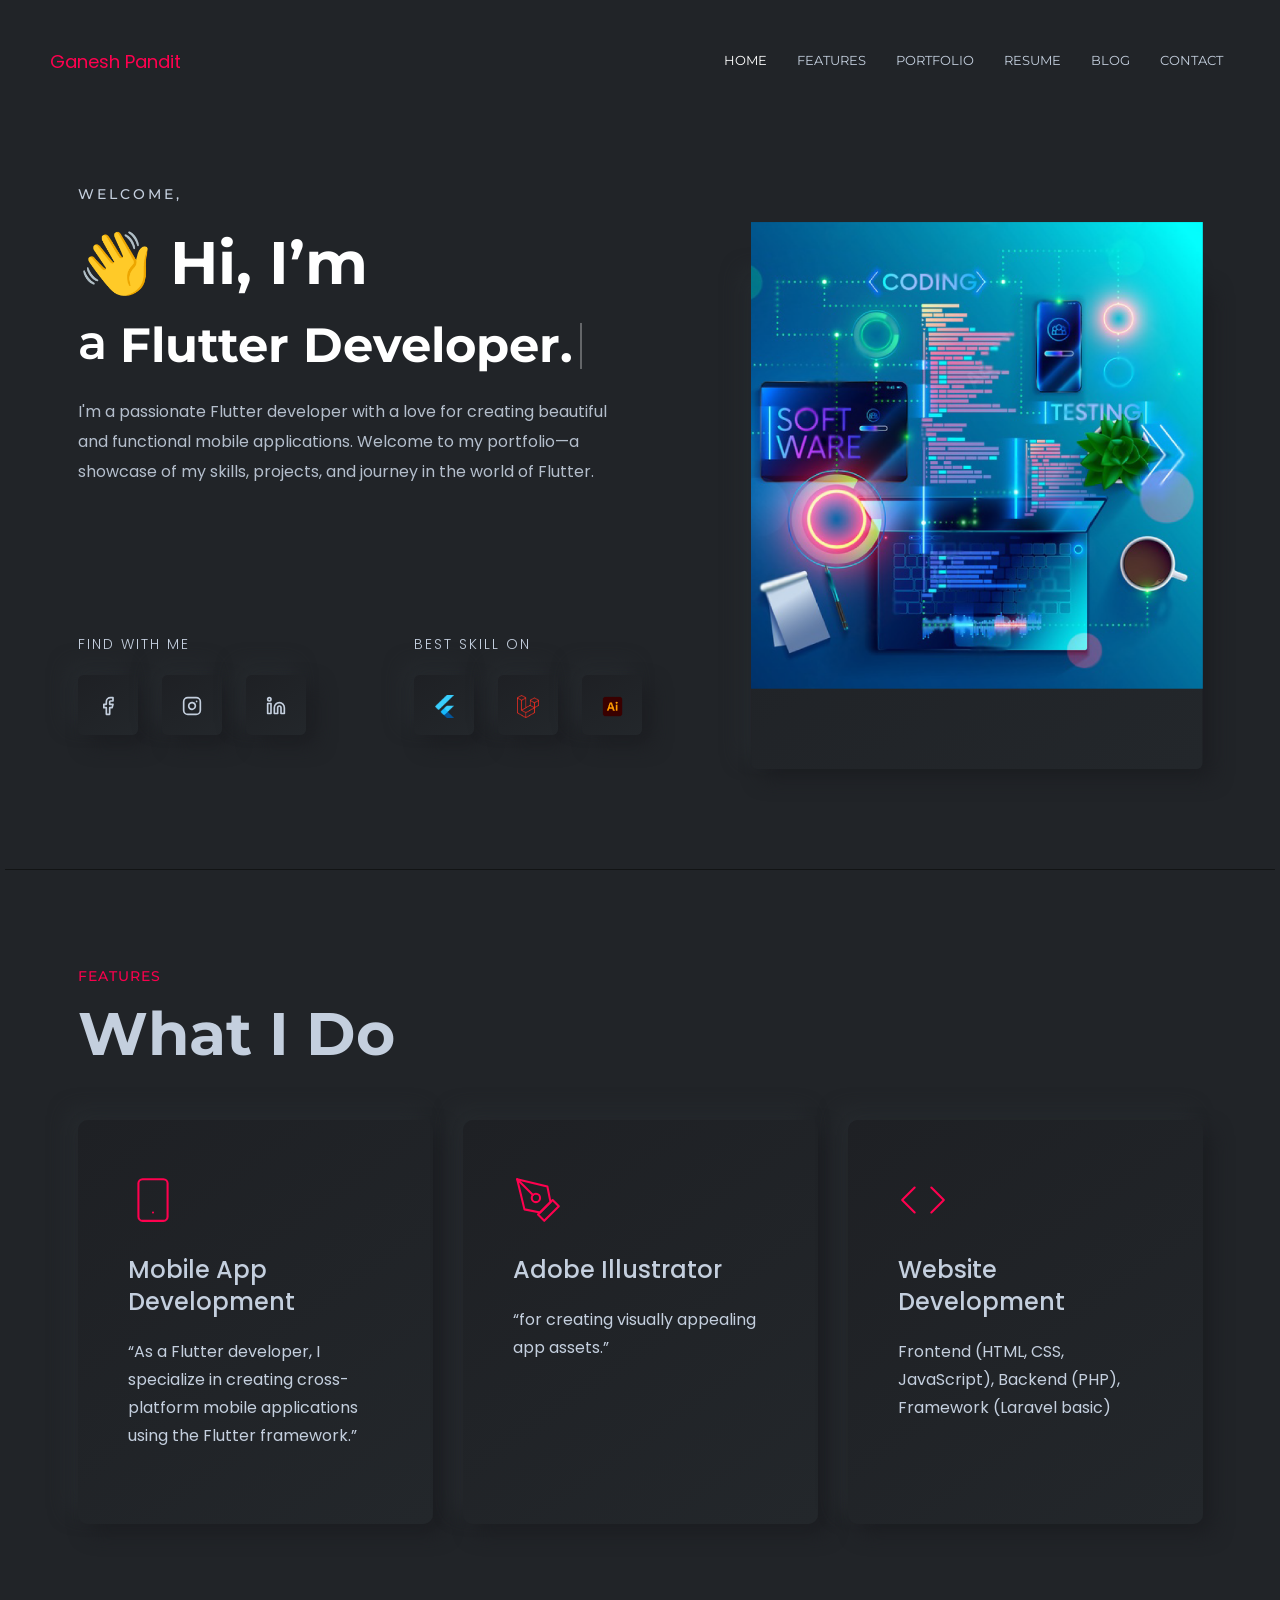
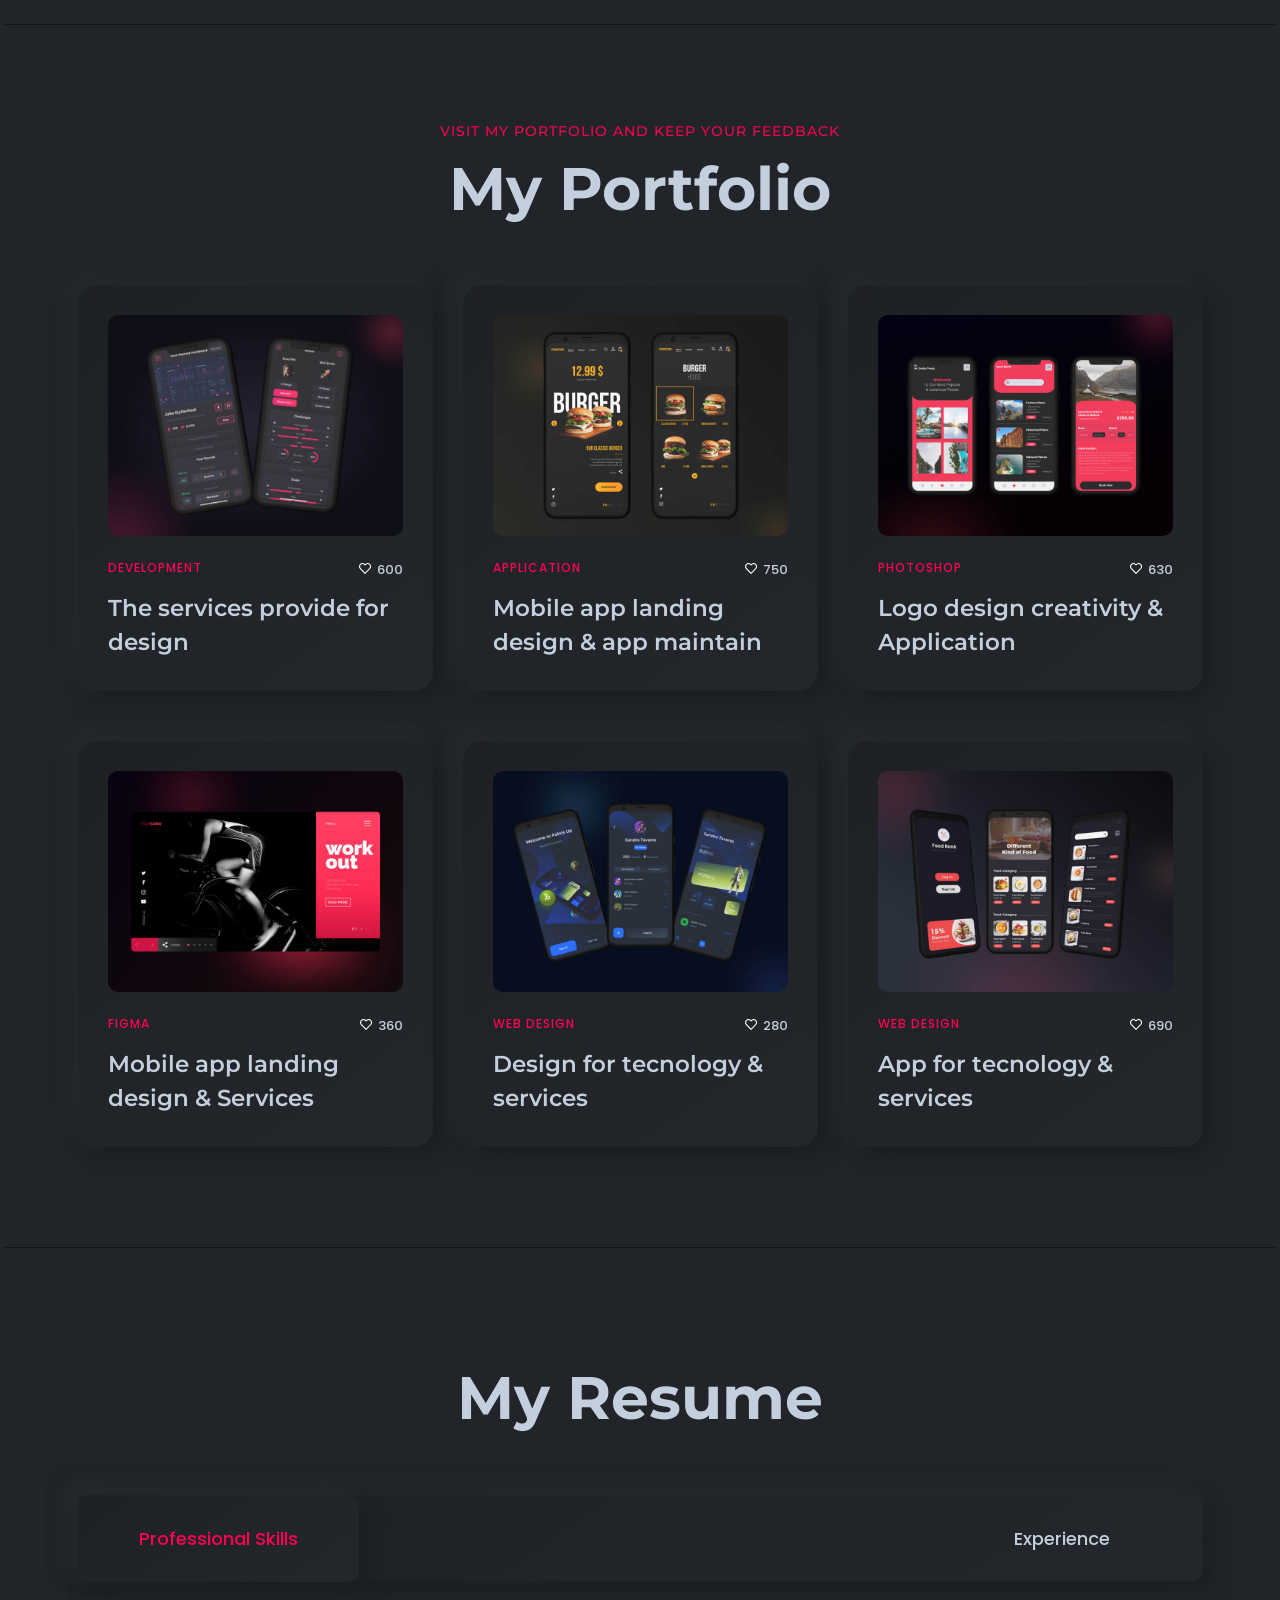
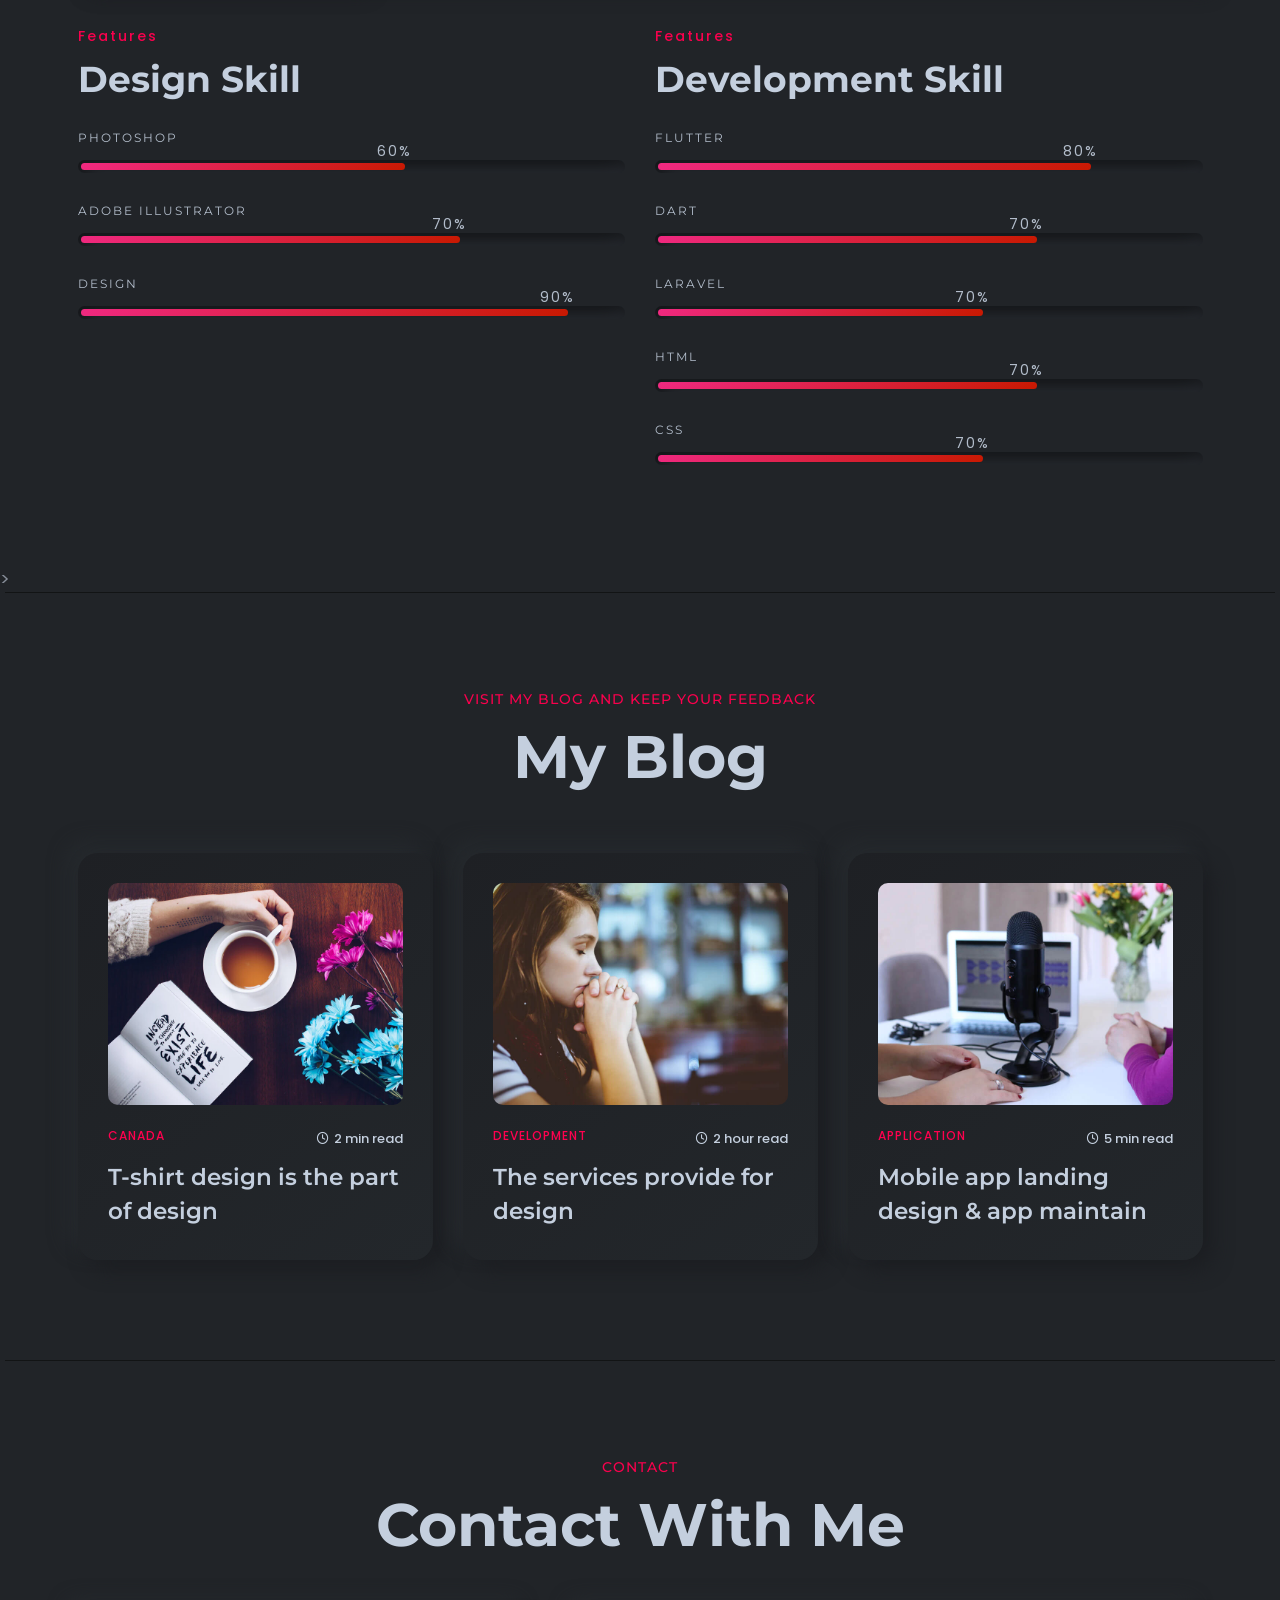
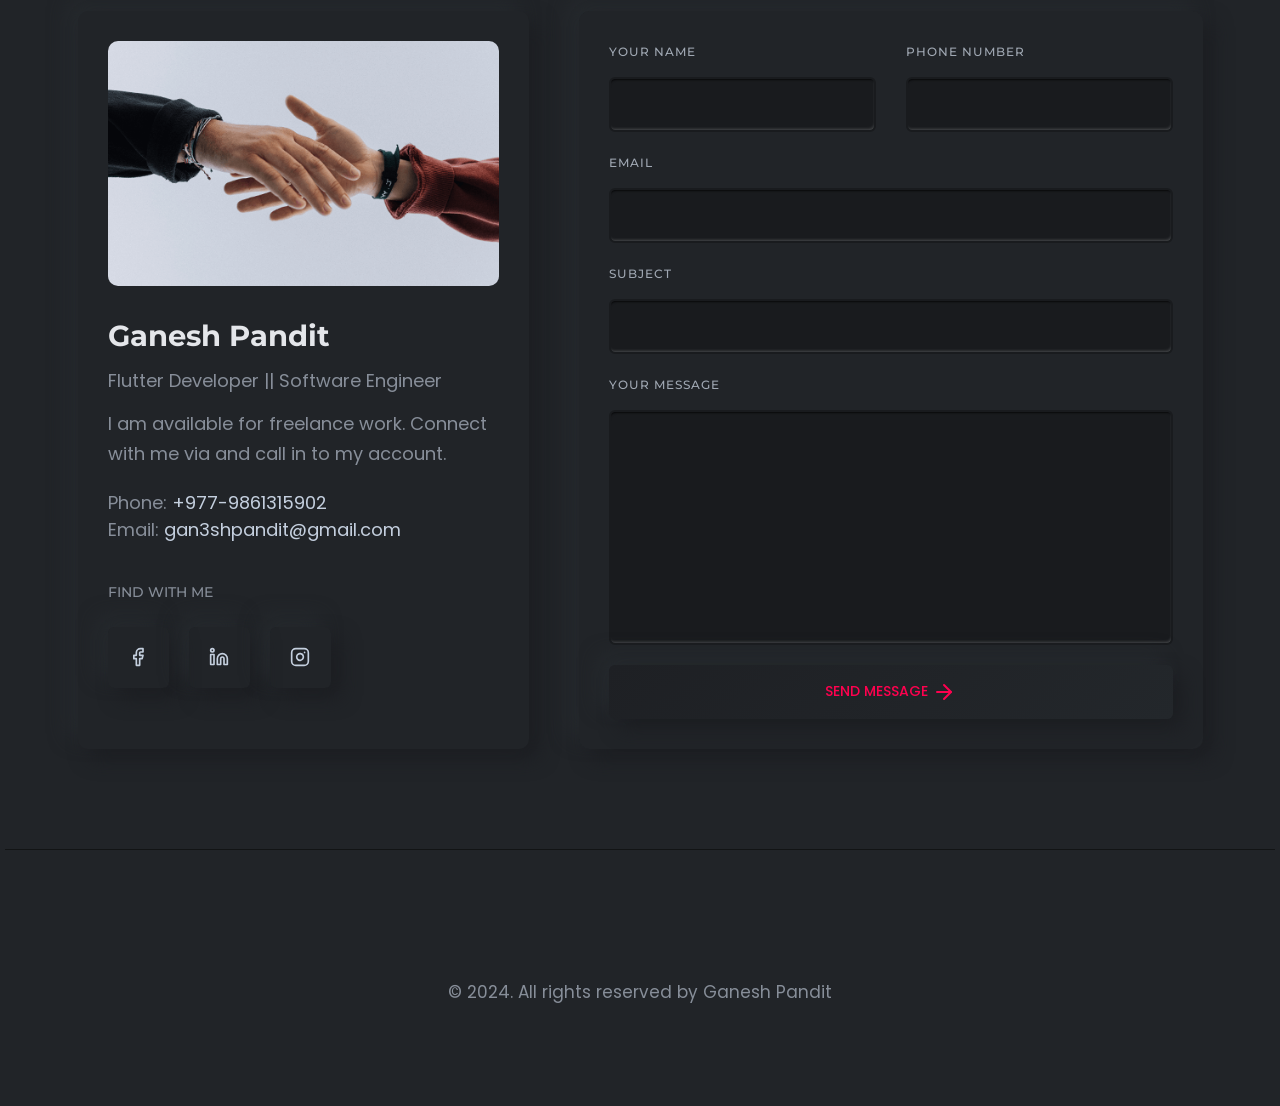
==== commit 630c8901: "Ganesh Pandit" ====
--- a/index.html
+++ b/index.html
@@ -26,7 +26,7 @@
                 <div class="header-left">
                     <div class="logo">
                         <a href="index.html">
-                            <a style="color: #ff014f" href="index.html"> Ganesh Pandit</a>
+                            <a style="color: #ff014f; padding-left: 20px;" href="index.html"> Ganesh Pandit</a>
                         </a>
                     </div>
                 </div>
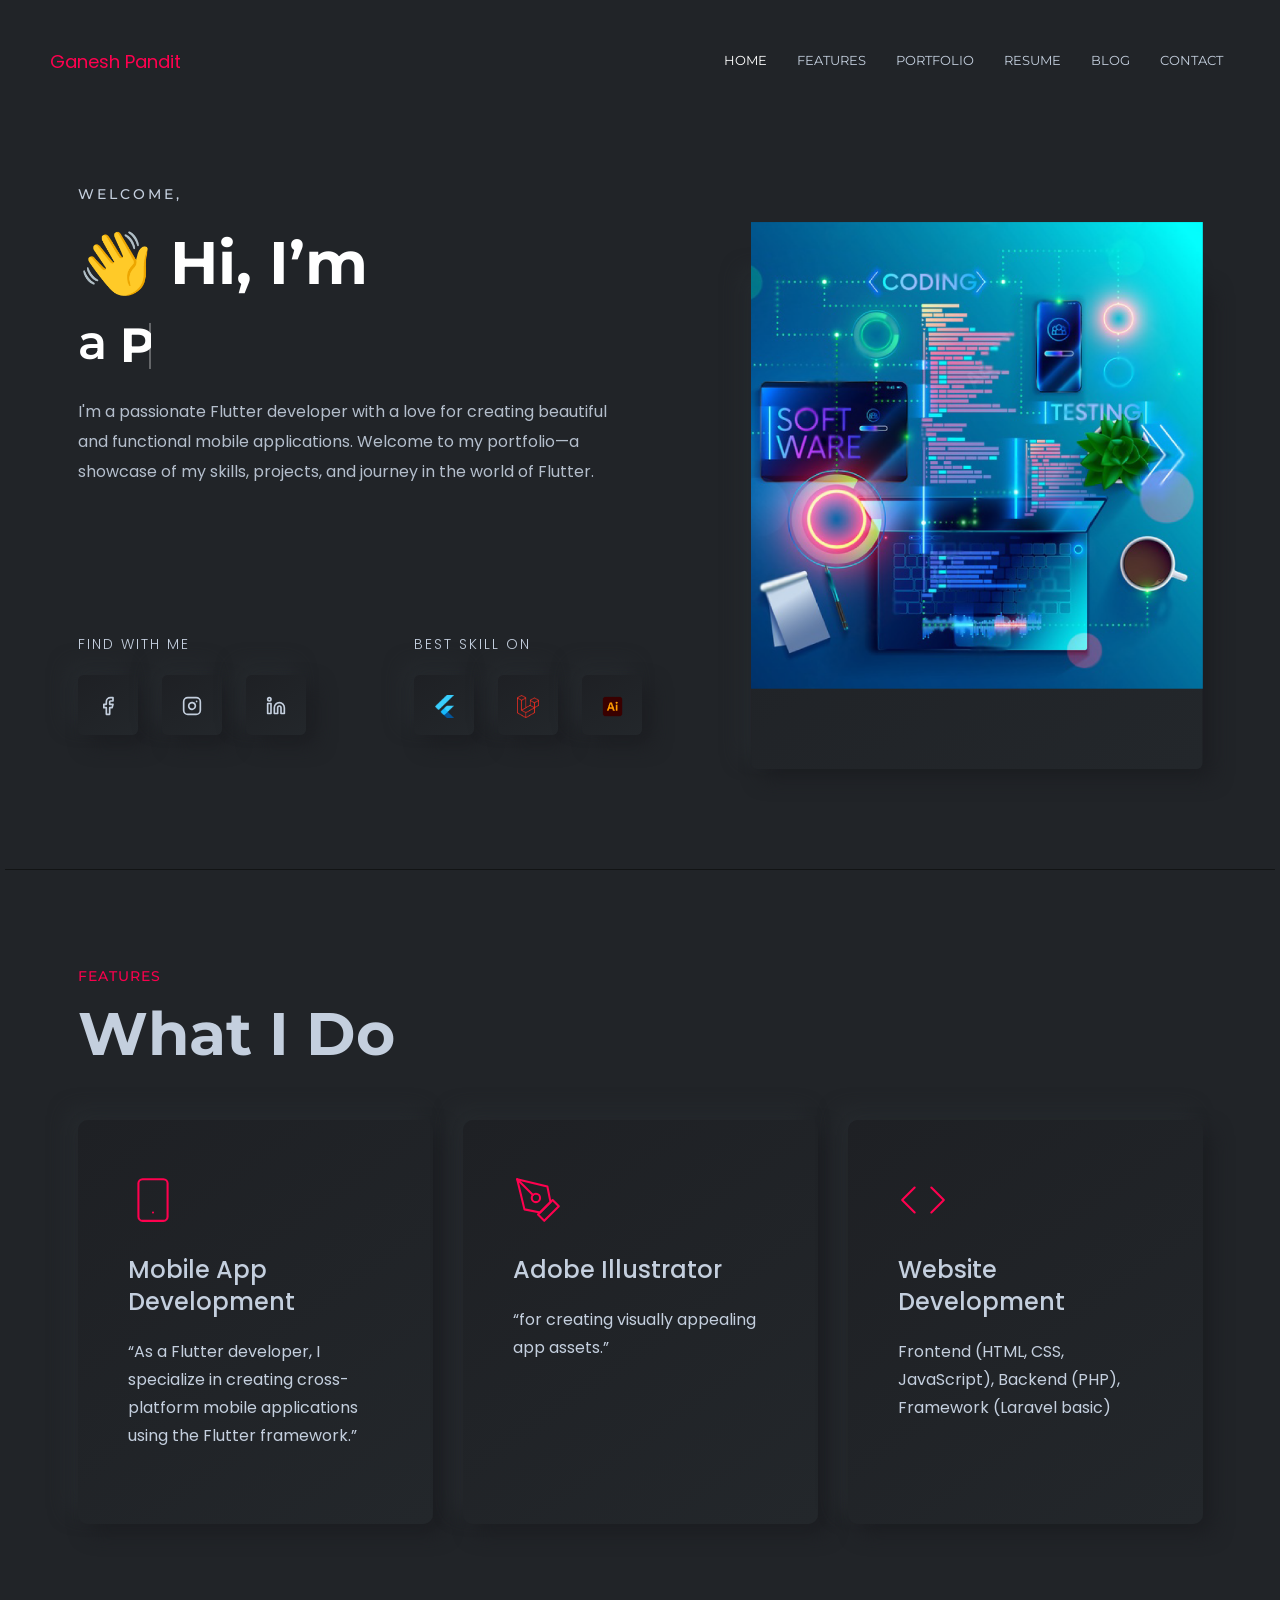
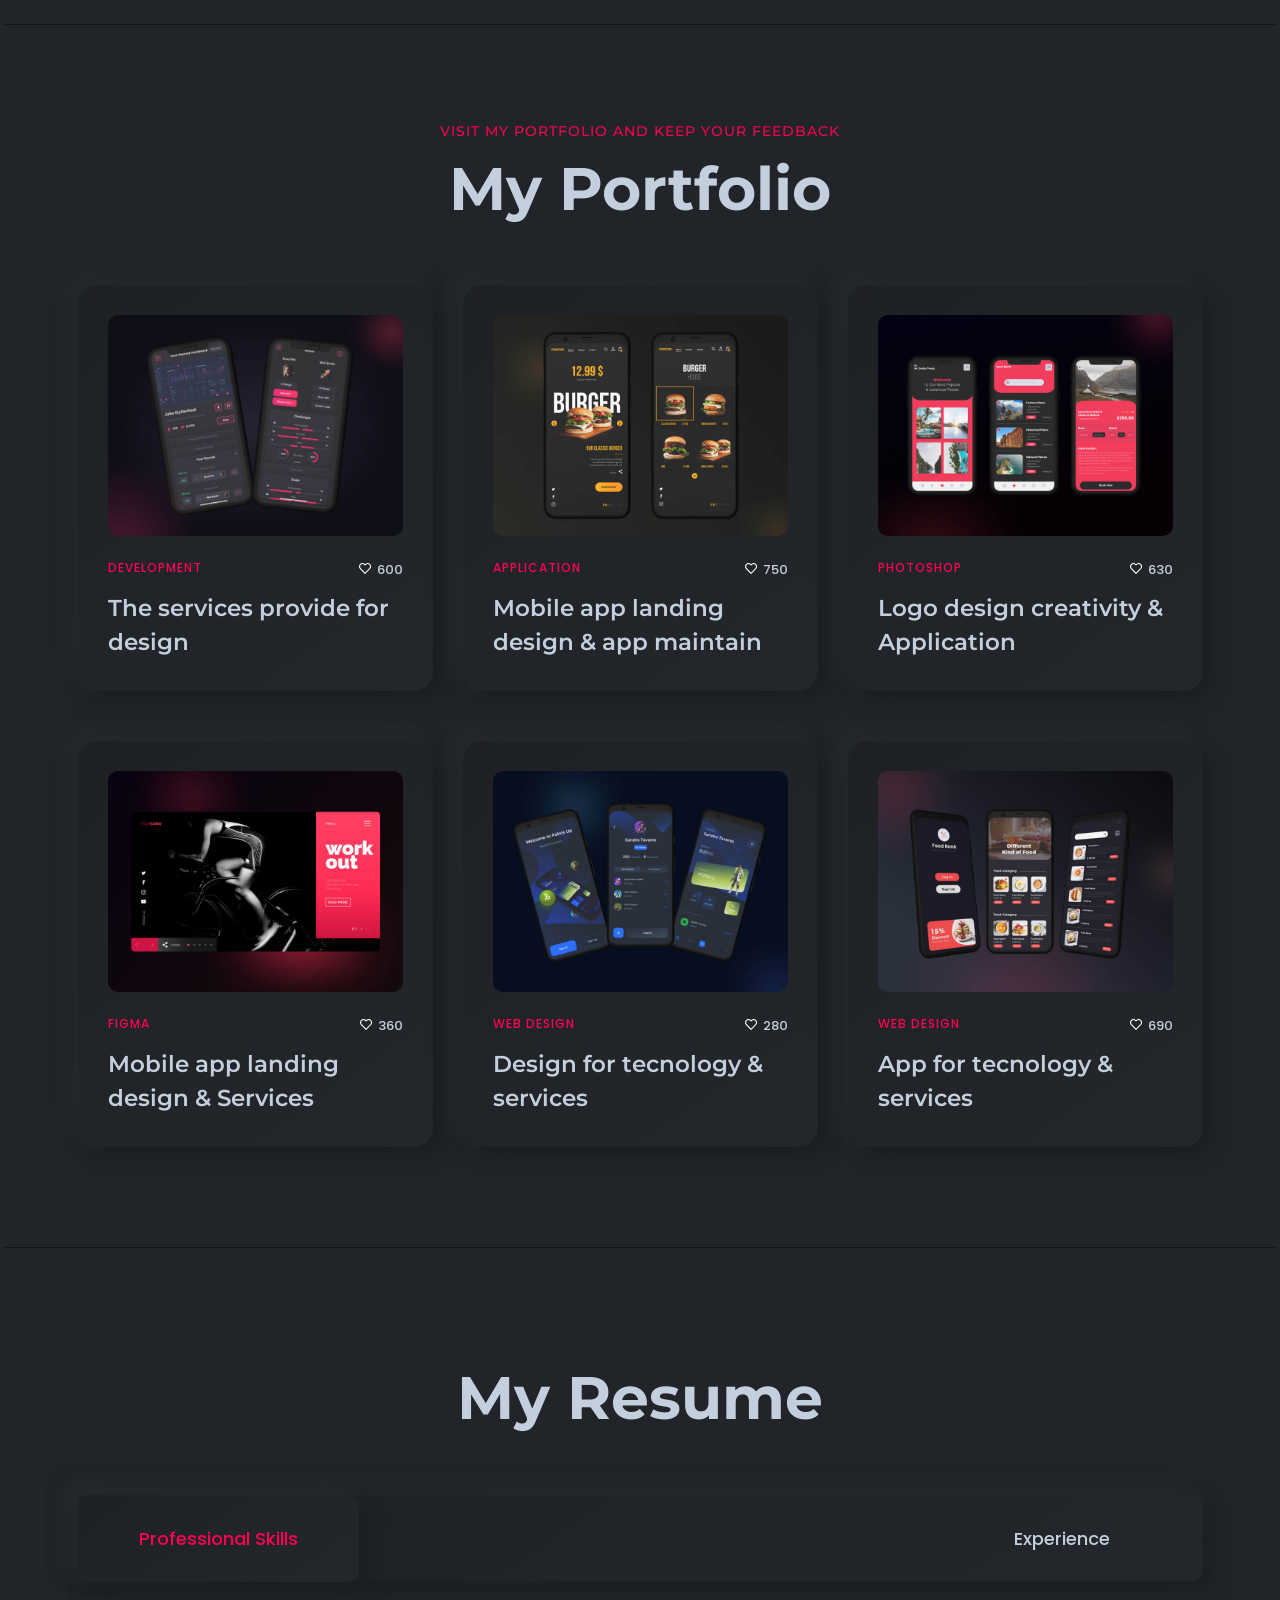
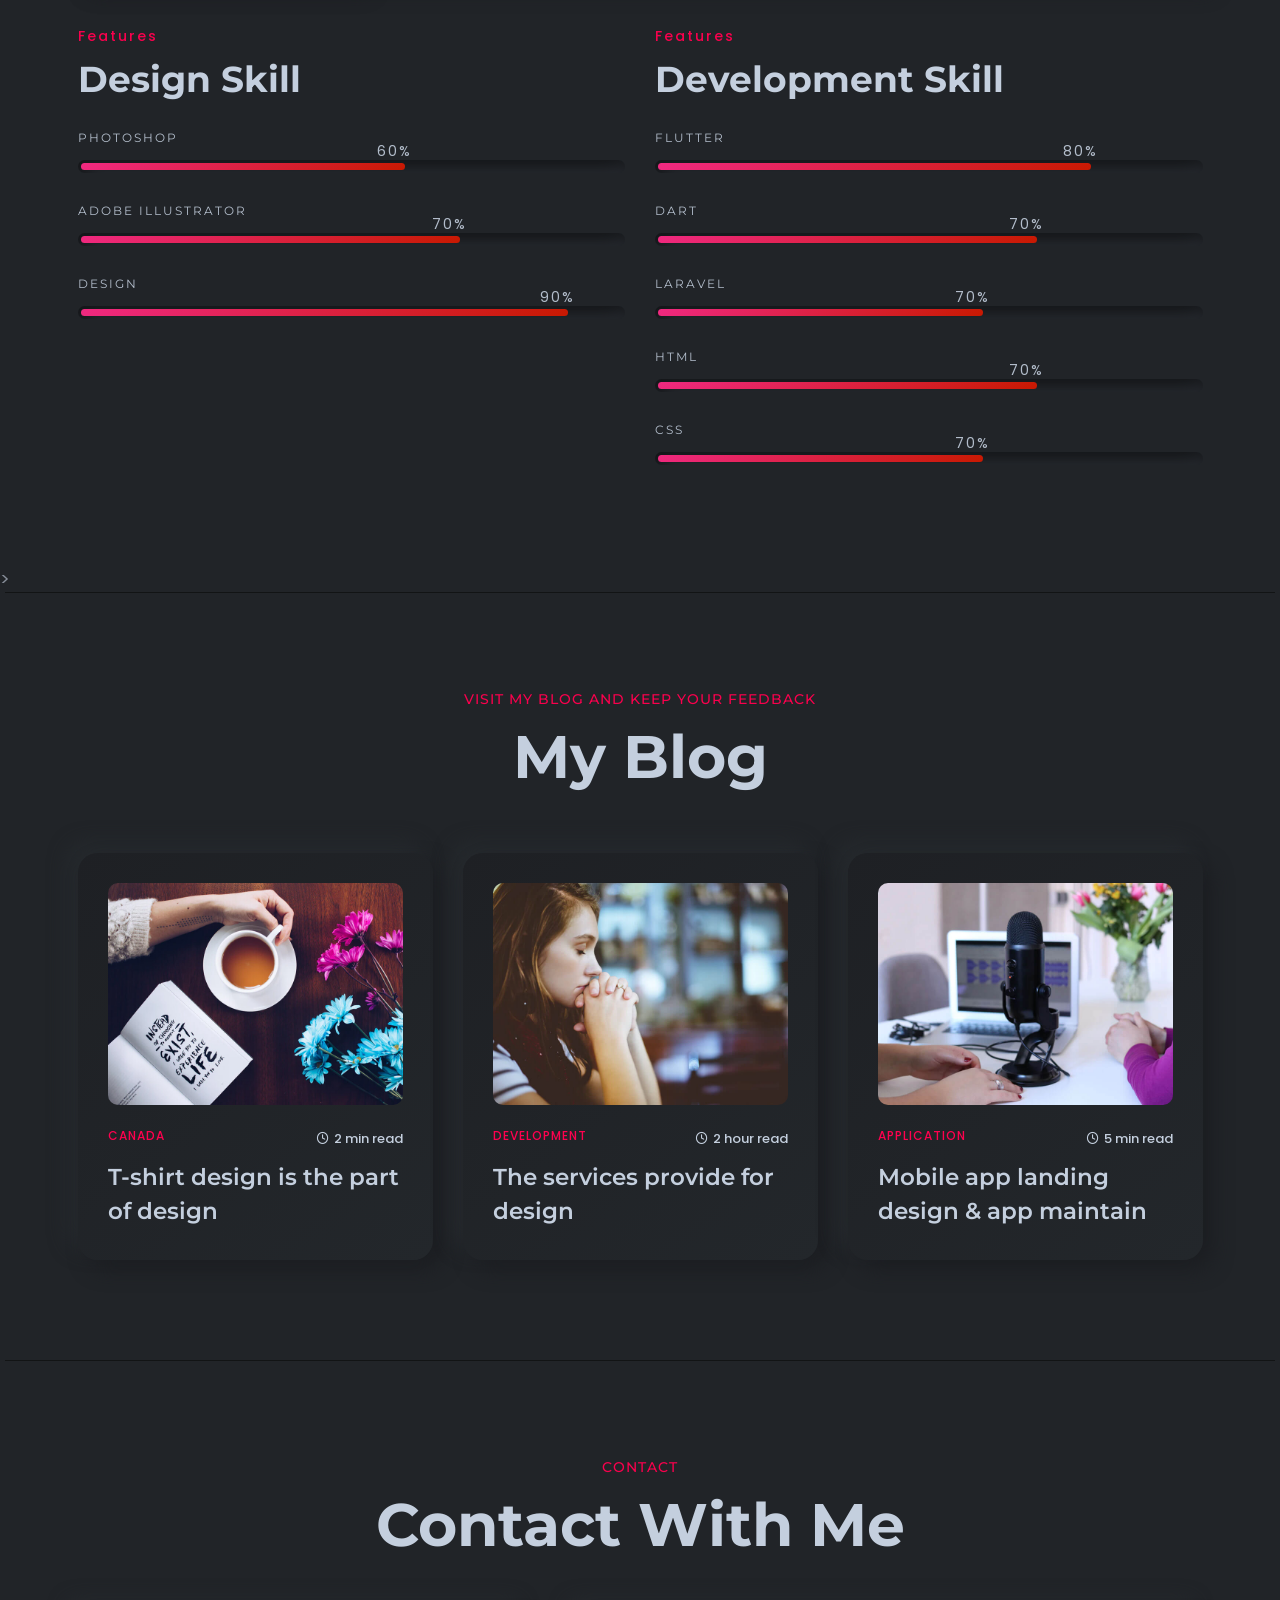
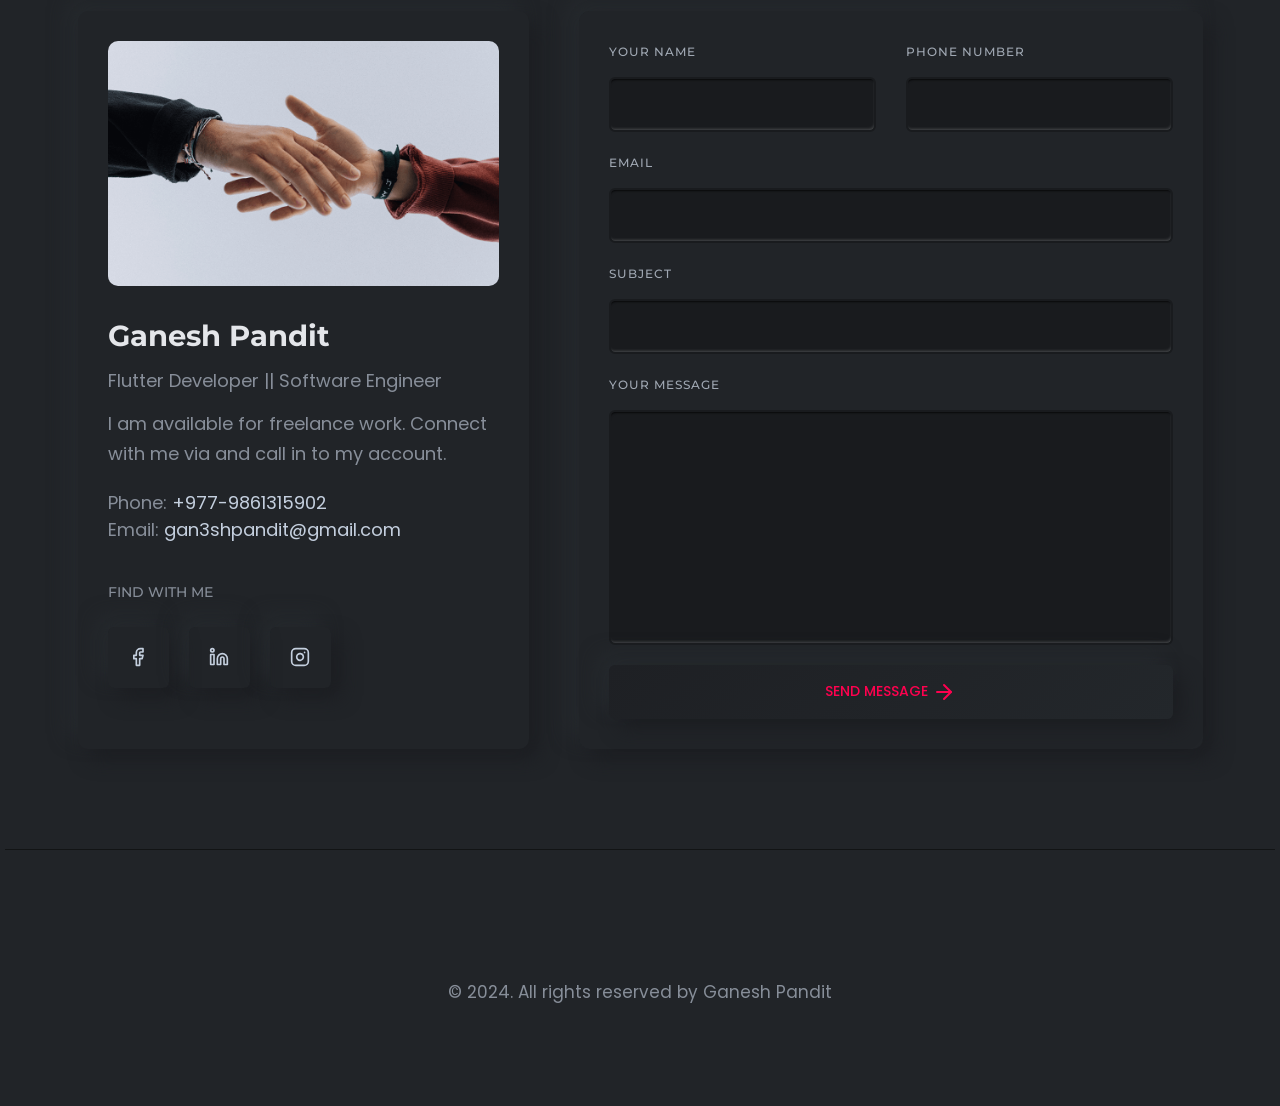
==== commit c16fc7ec: "Ganesh Pandit" ====
--- a/index.html
+++ b/index.html
@@ -74,7 +74,7 @@
             <div class="menu-top">
                 <div class="menu-header">
                     
-                    <div class="close-button">
+                    <div class="close-button" style="padding-left: 15px;">
                         <button class="close-menu-activation close"><i data-feather="x"></i></button>
                     </div>
                 </div>
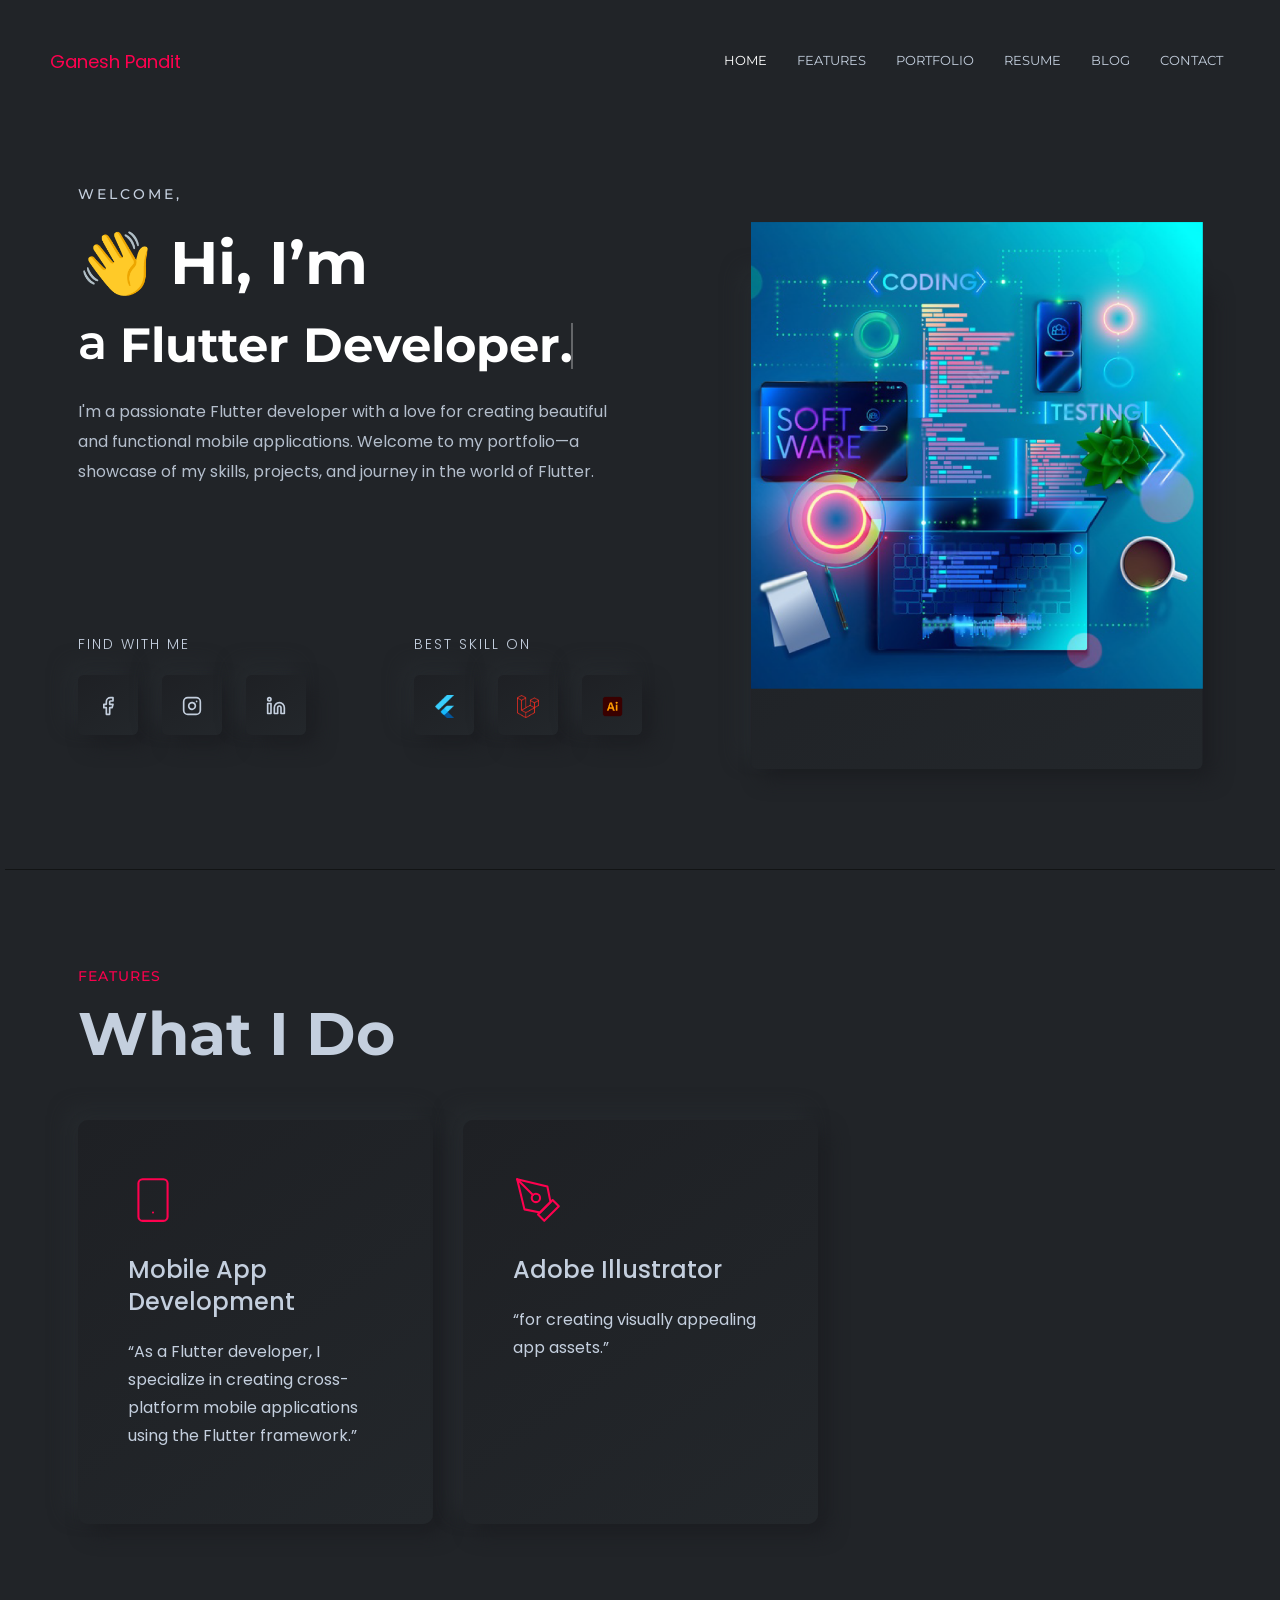
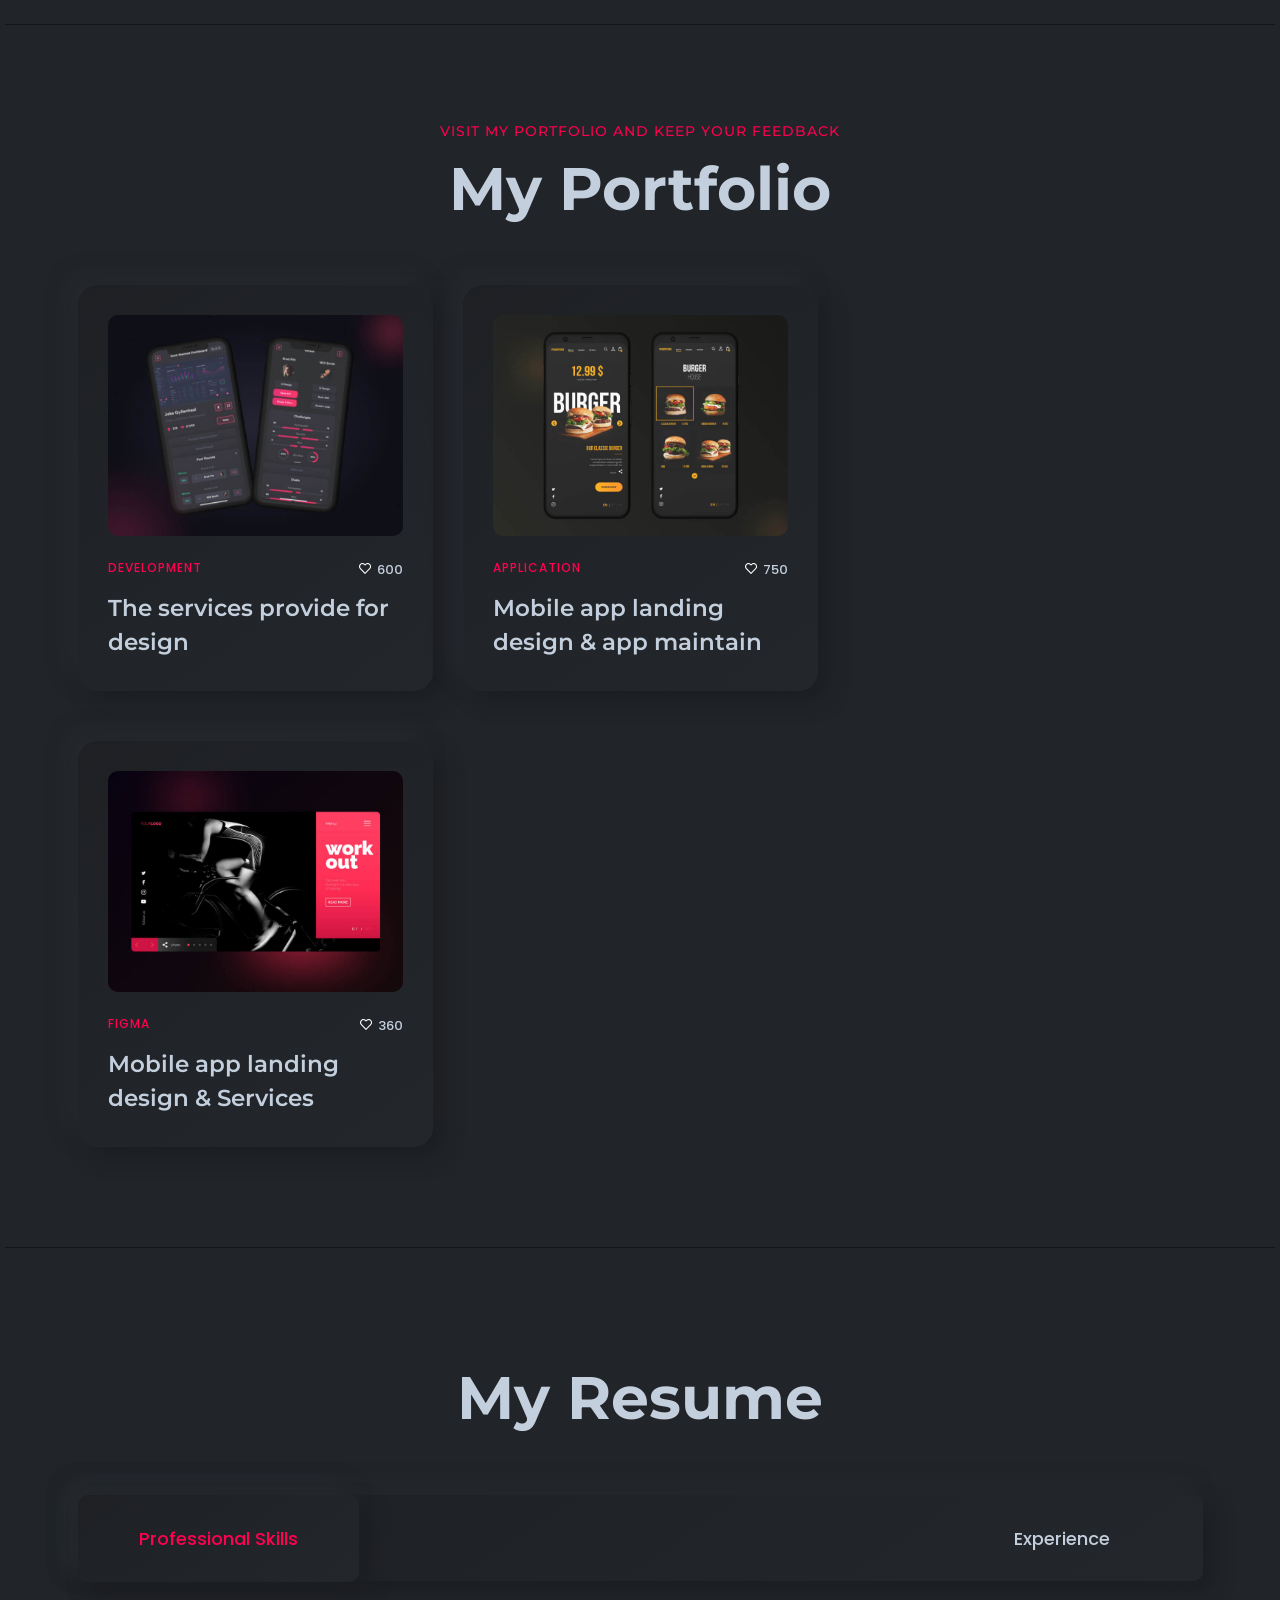
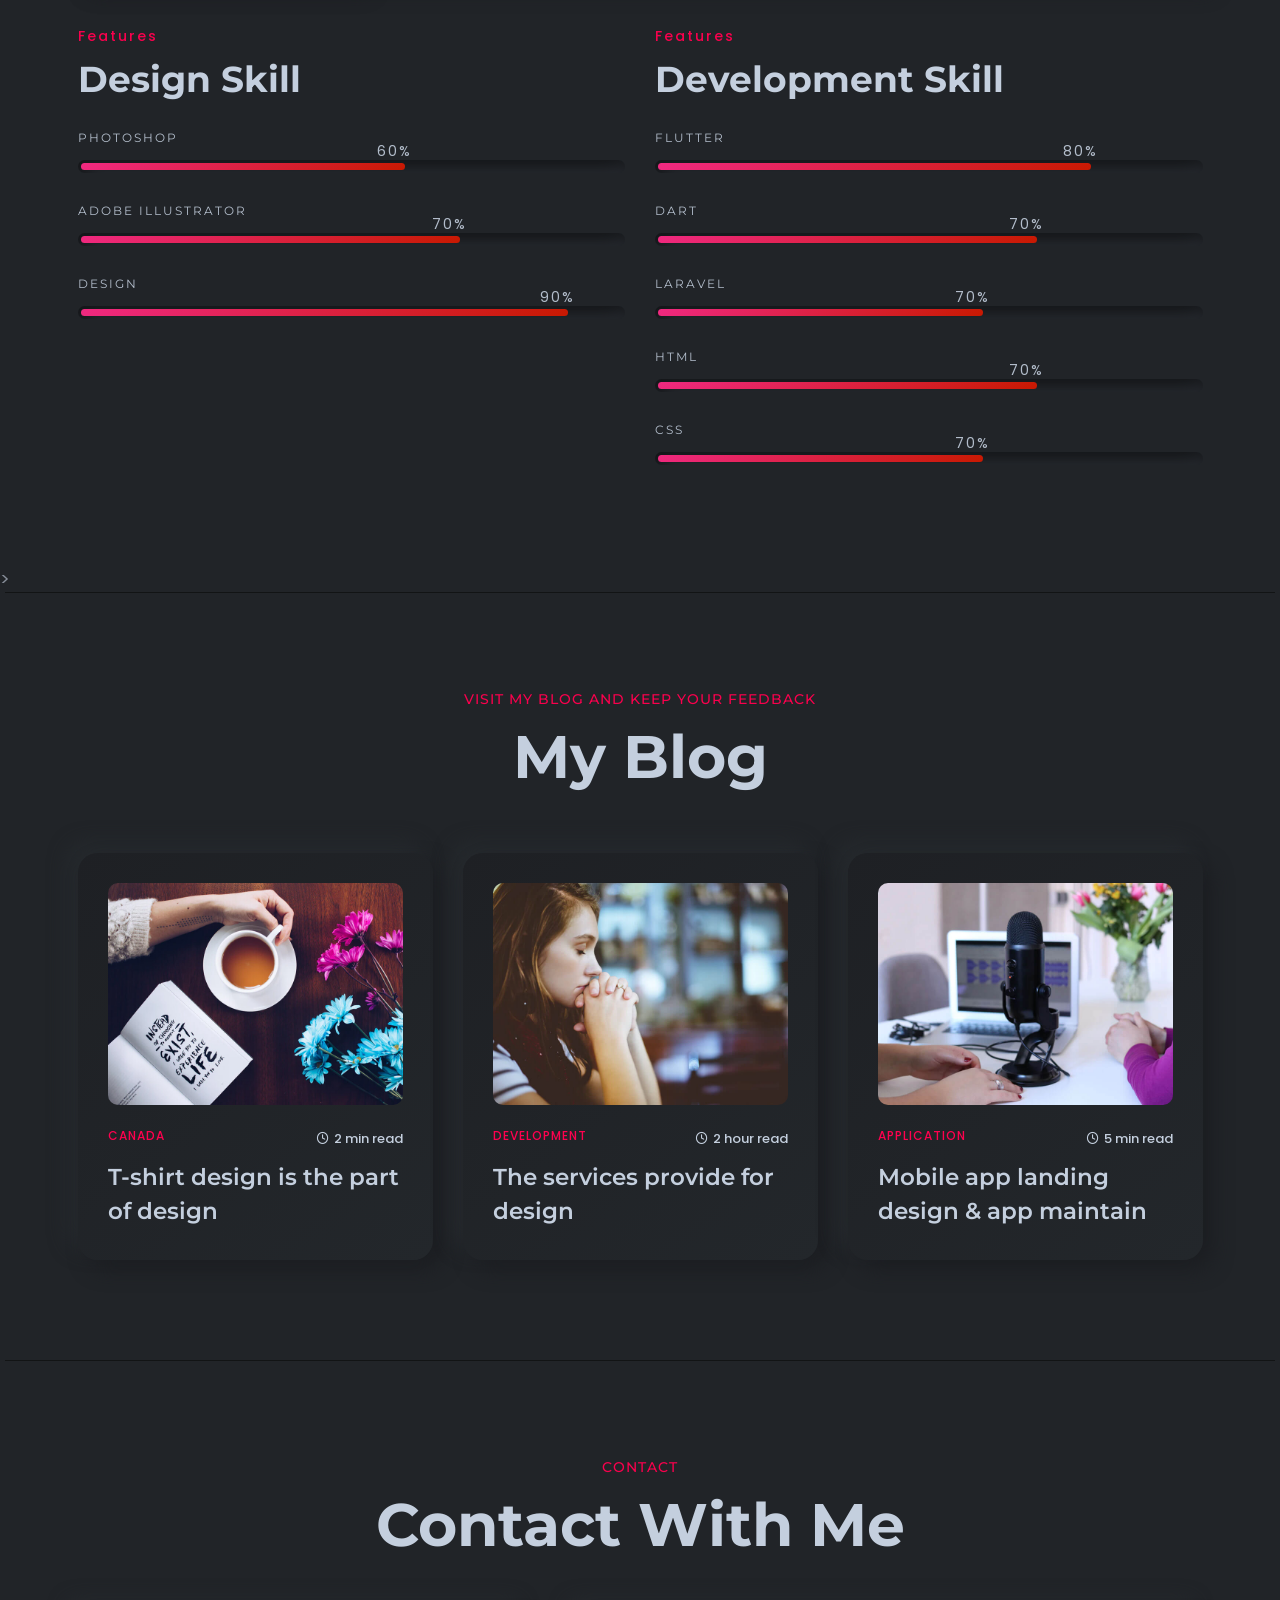
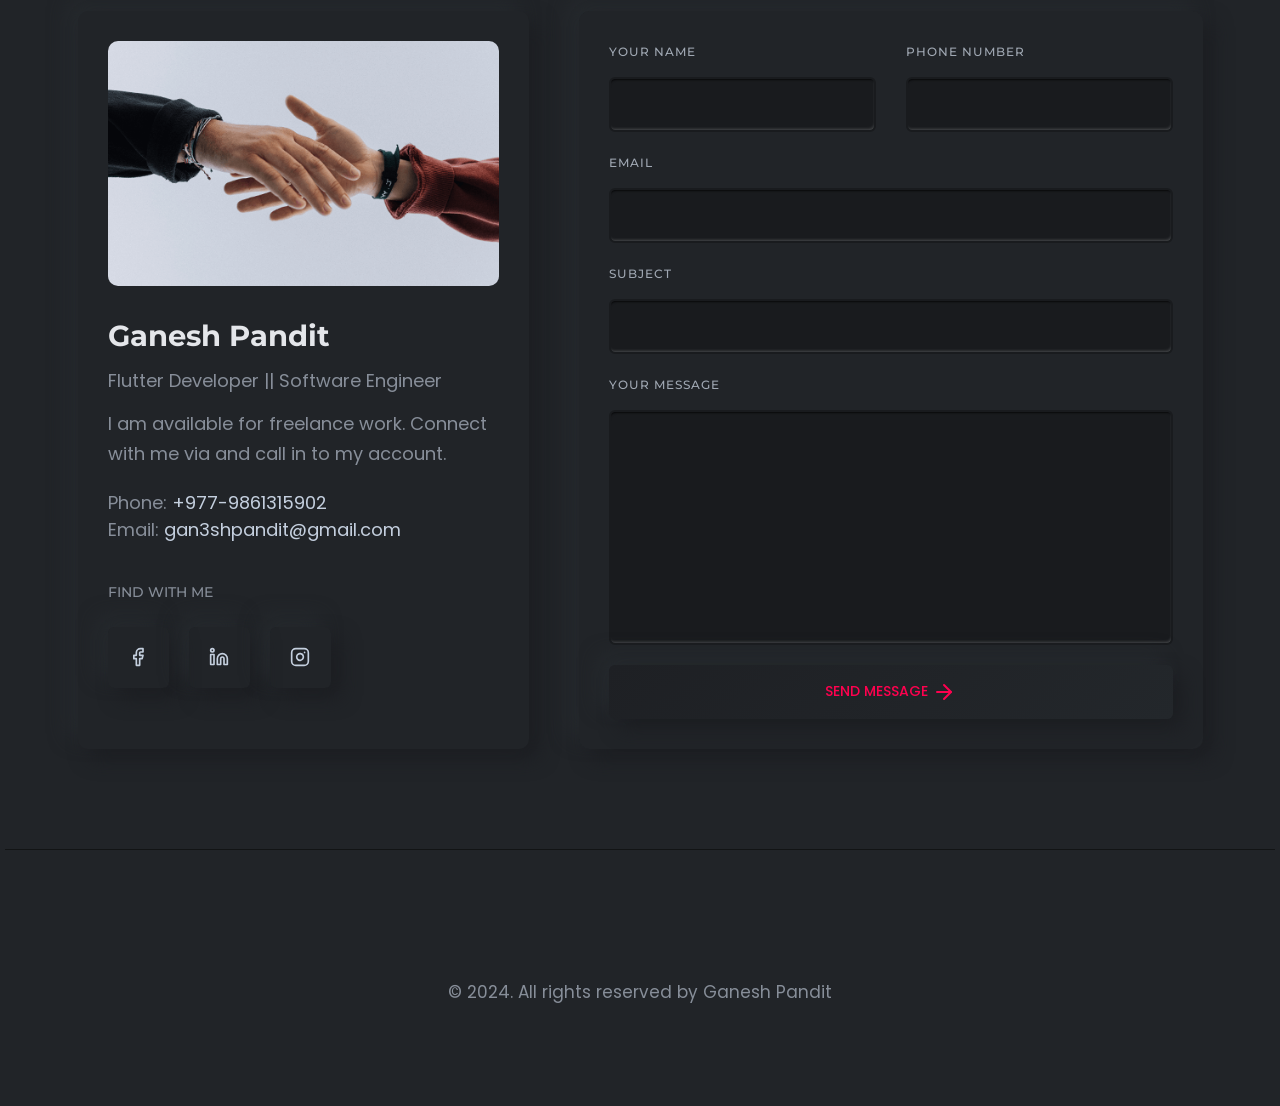
==== commit 2539c535: "updated" ====
--- a/index.html
+++ b/index.html
@@ -25,8 +25,8 @@
             <div class="col-lg-2 col-6">
                 <div class="header-left">
                     <div class="logo">
-                        <a href="index.html">
-                            <a style="color: #ff014f; padding-left: 20px;" href="index.html"> Ganesh Pandit</a>
+                        <a href="#home">
+                            <a style="color: #ff014f; padding-left: 20px;" href="#home"> Ganesh Pandit</a>
                         </a>
                     </div>
                 </div>
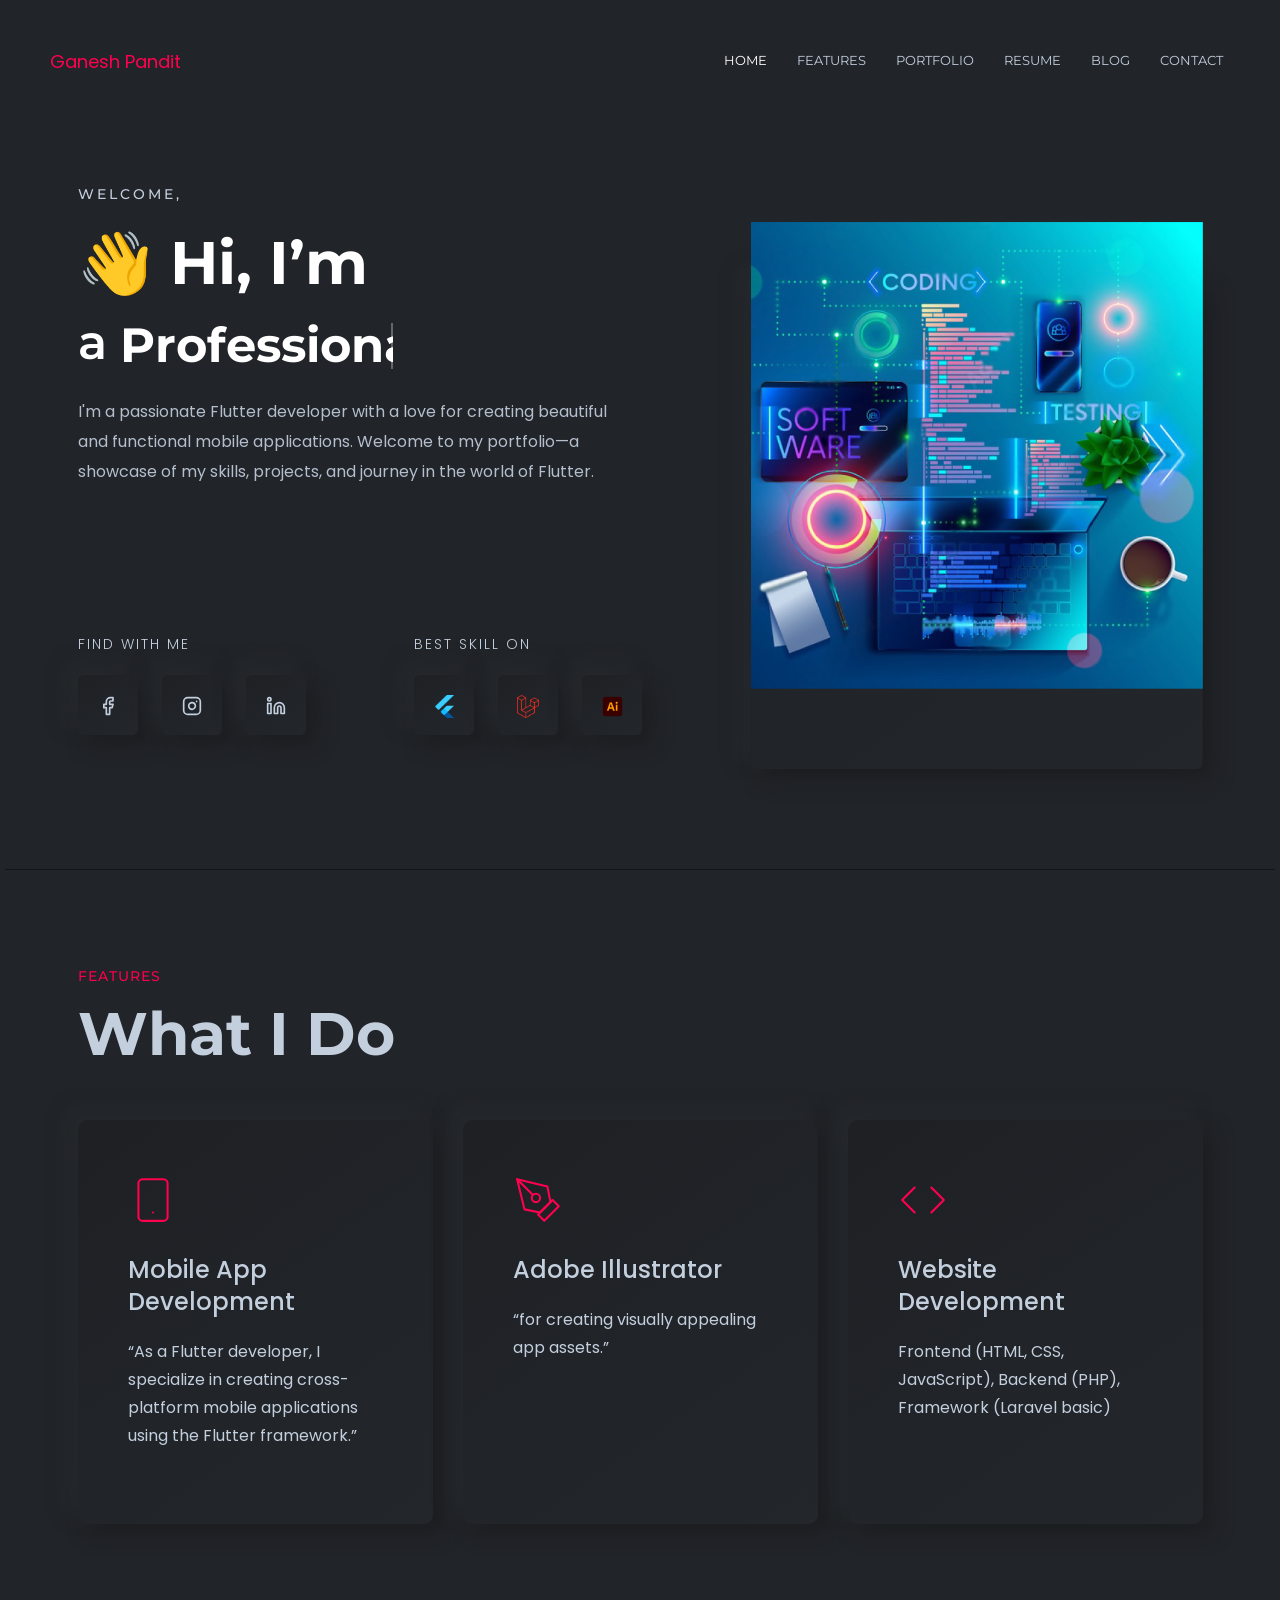
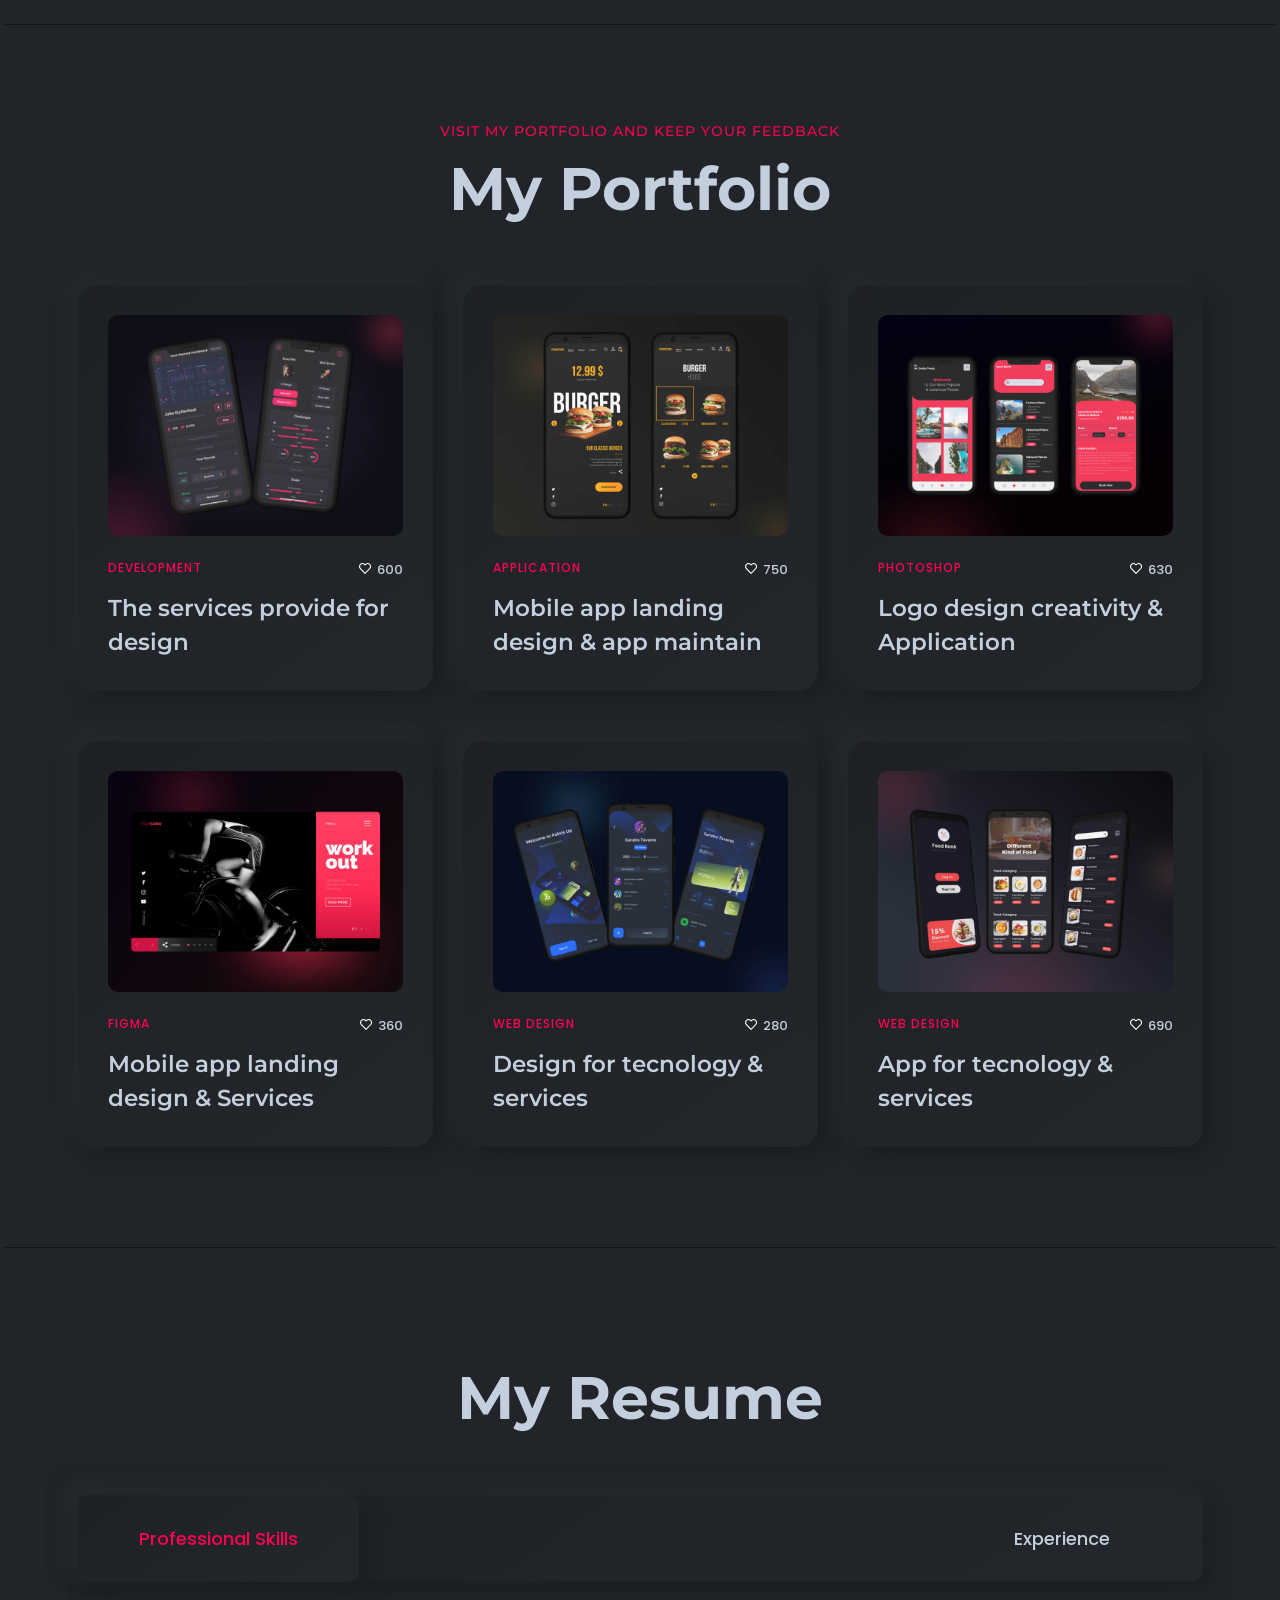
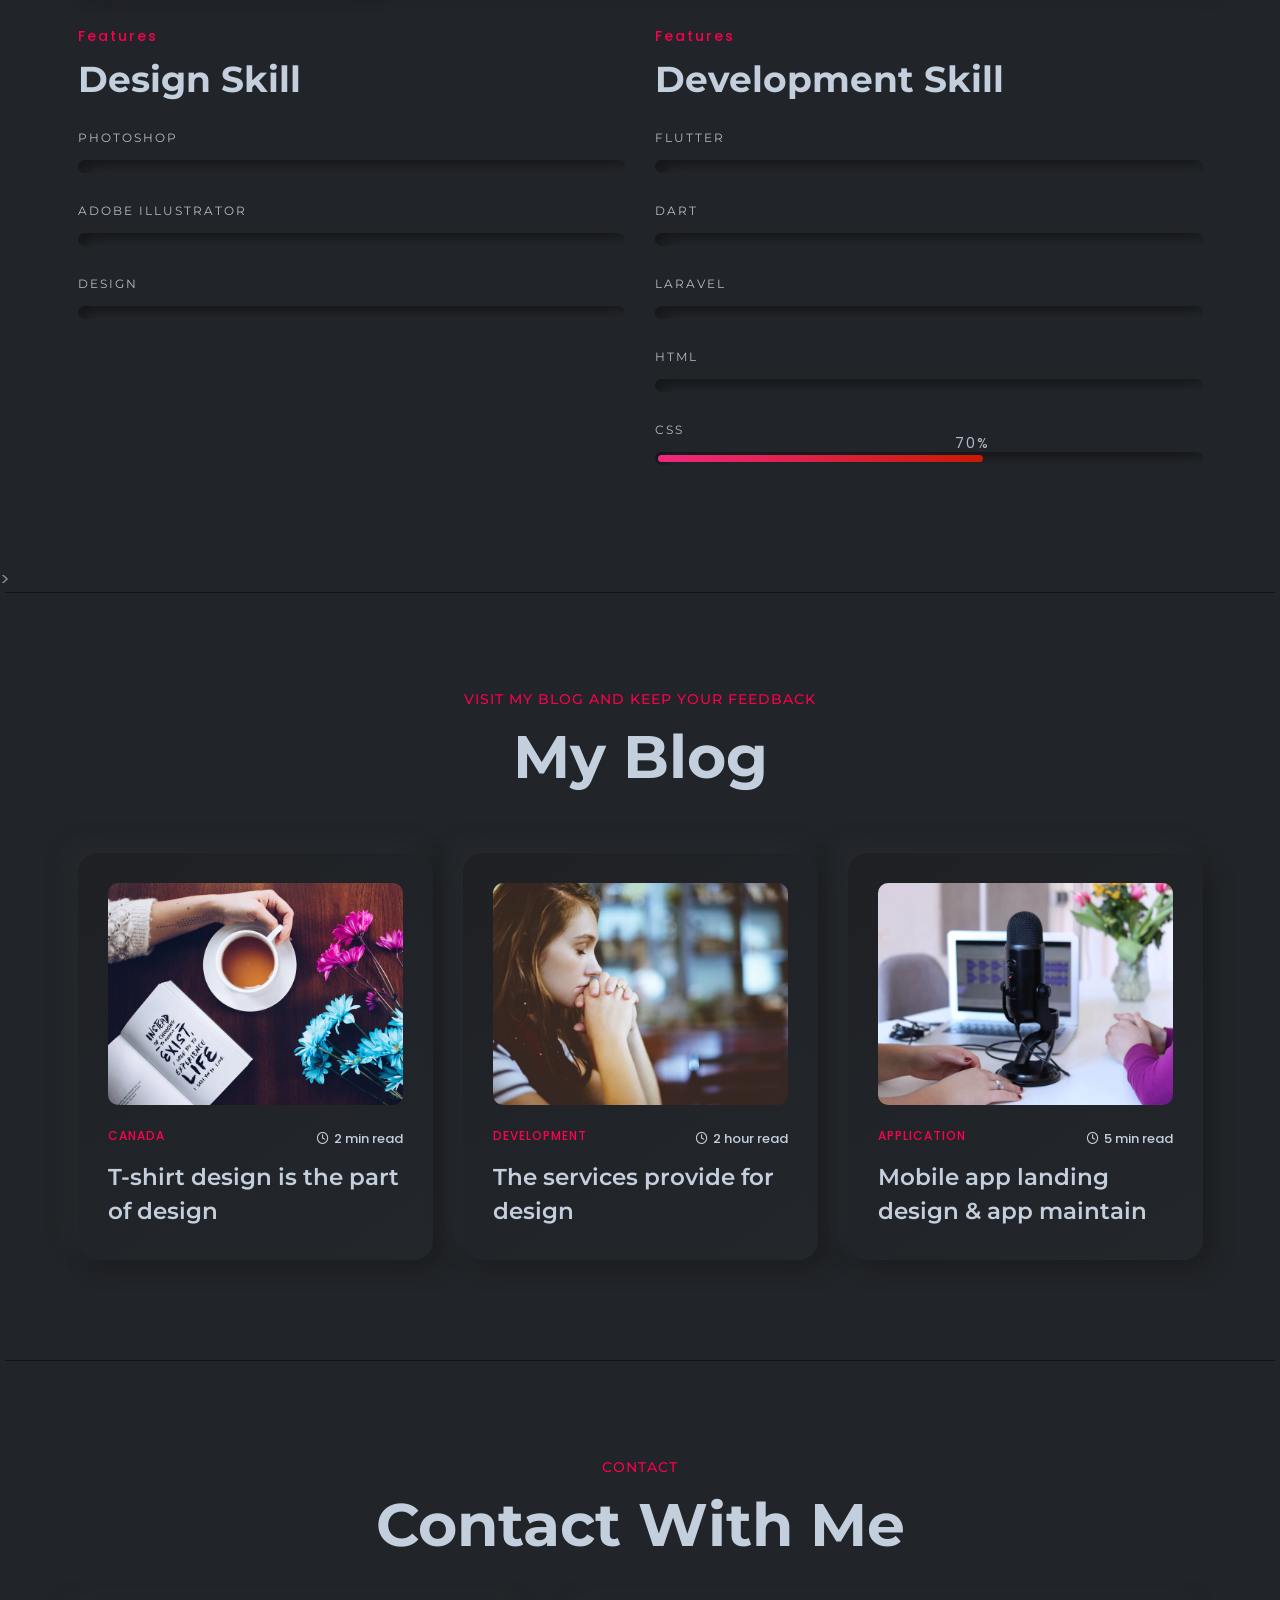
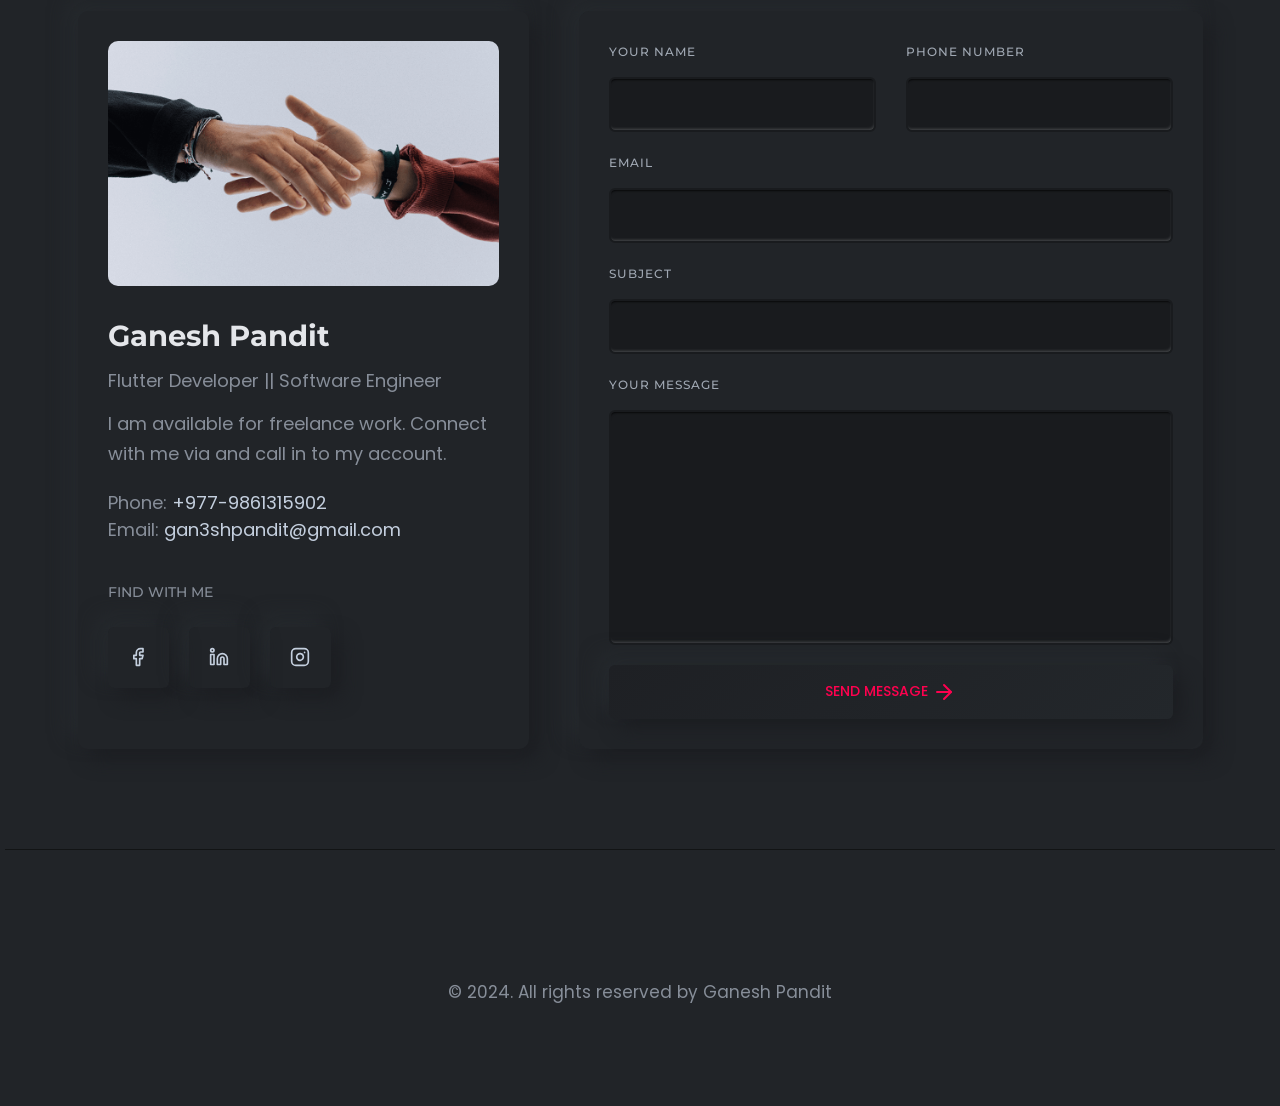
==== commit 30ce3137: "updated 1.0" ====
--- a/index.html
+++ b/index.html
@@ -25,8 +25,8 @@
             <div class="col-lg-2 col-6">
                 <div class="header-left">
                     <div class="logo">
-                        <a href="#home">
-                            <a style="color: #ff014f; padding-left: 20px;" href="#home"> Ganesh Pandit</a>
+                        <a href="index.html">
+                            <a style="color: #ff014f; padding-left: 20px;" href="index.html"> Ganesh Pandit</a>
                         </a>
                     </div>
                 </div>
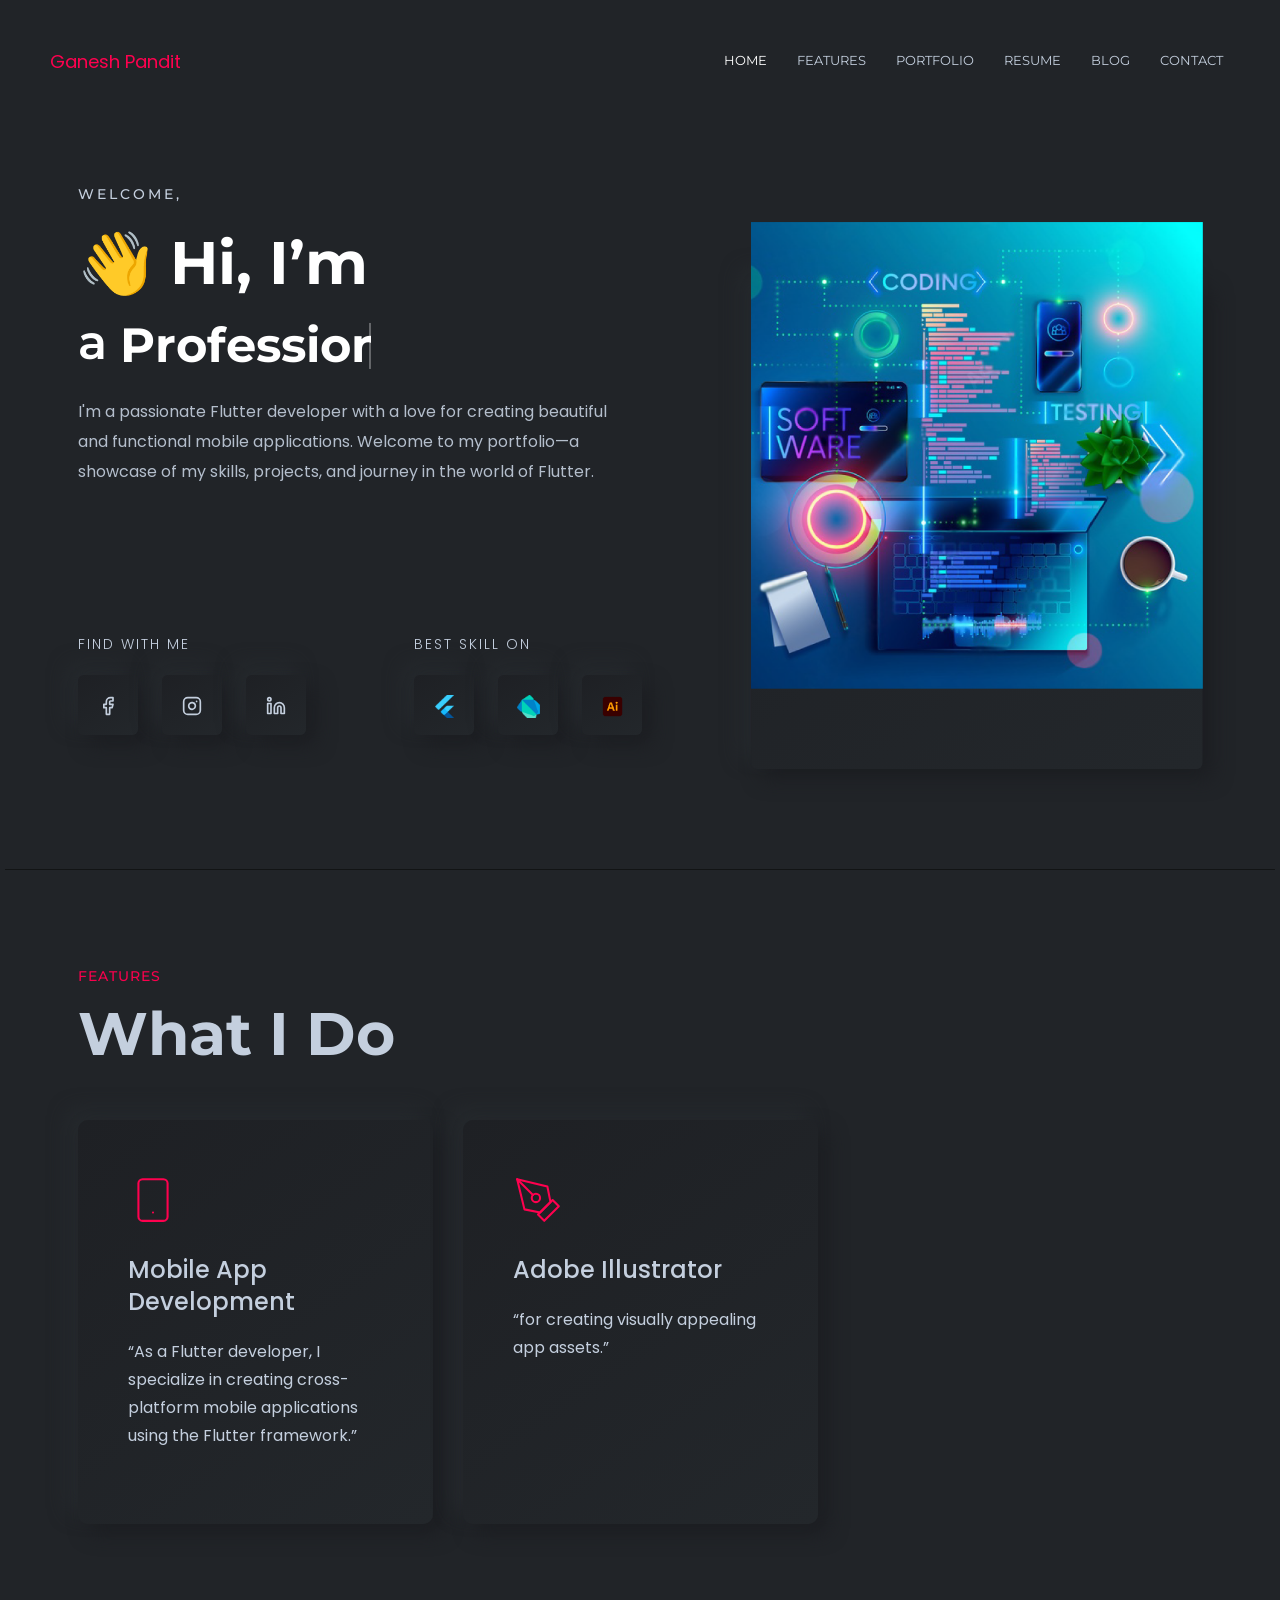
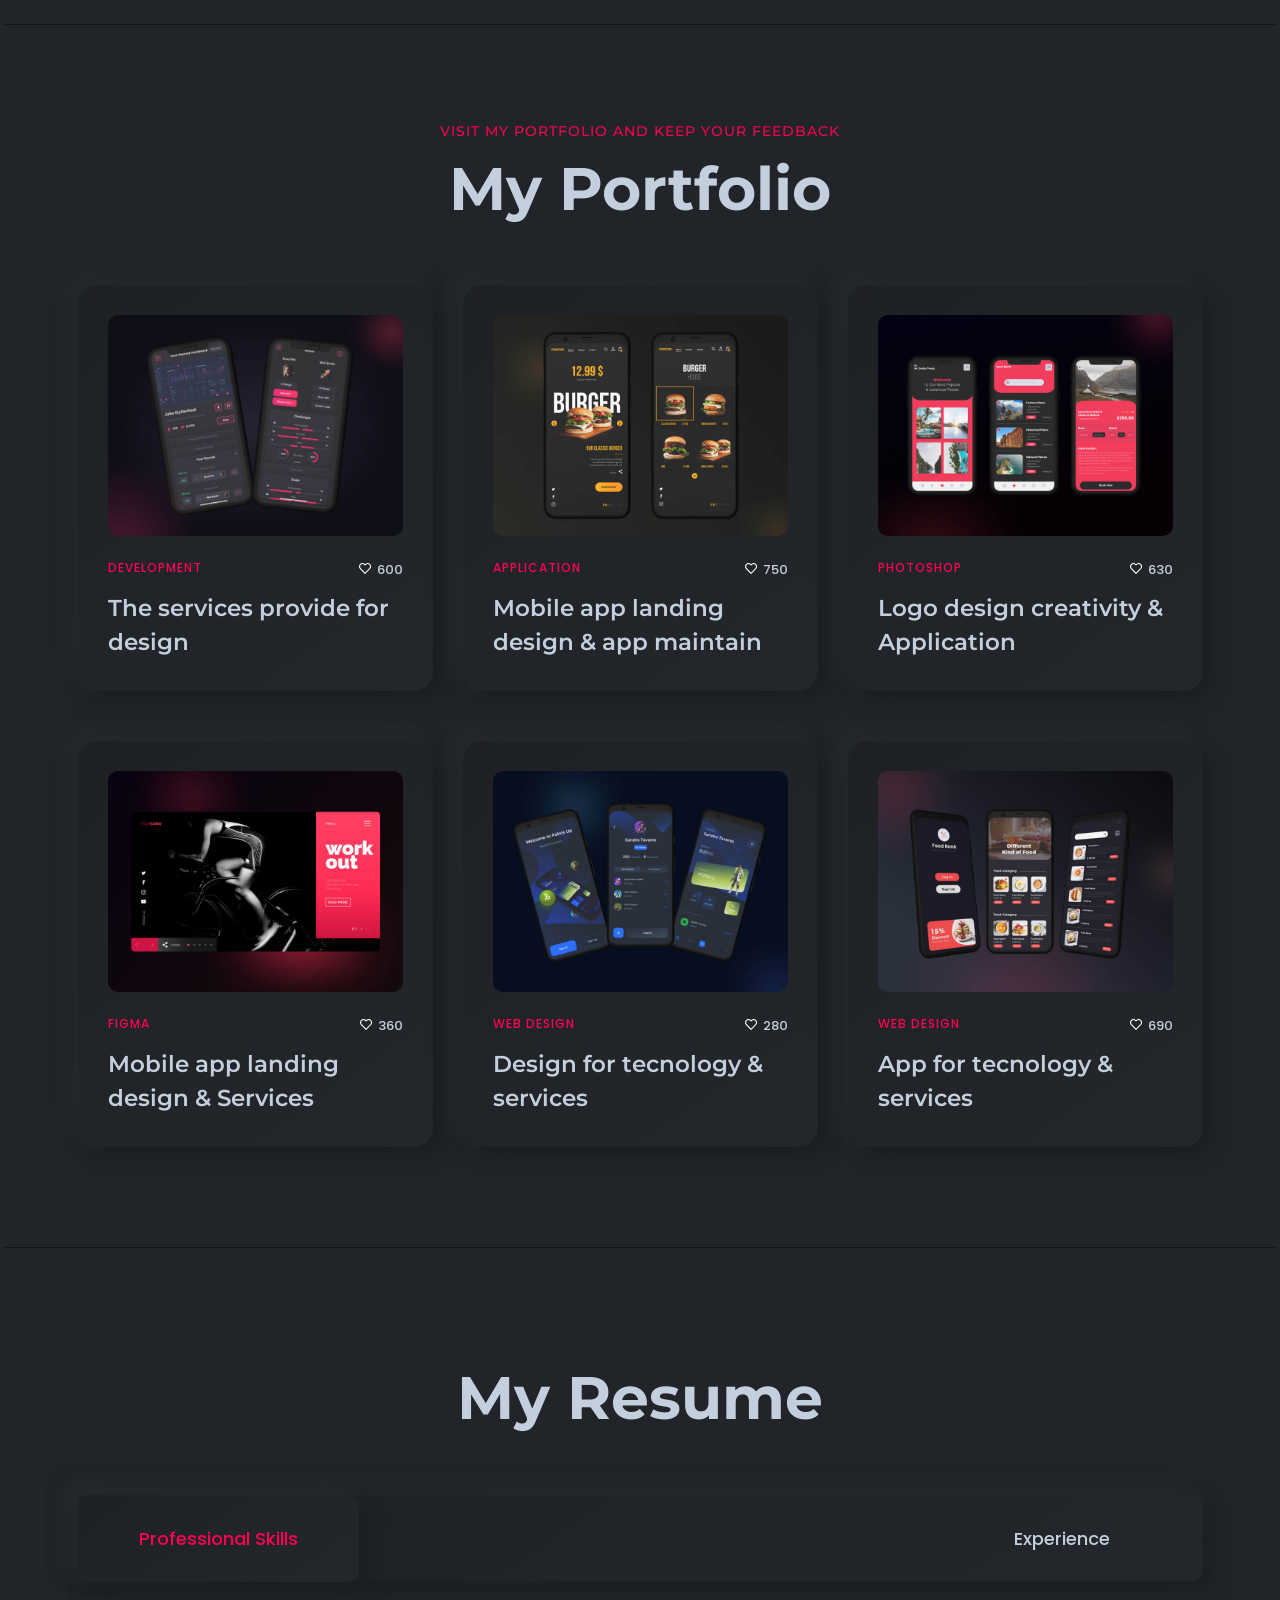
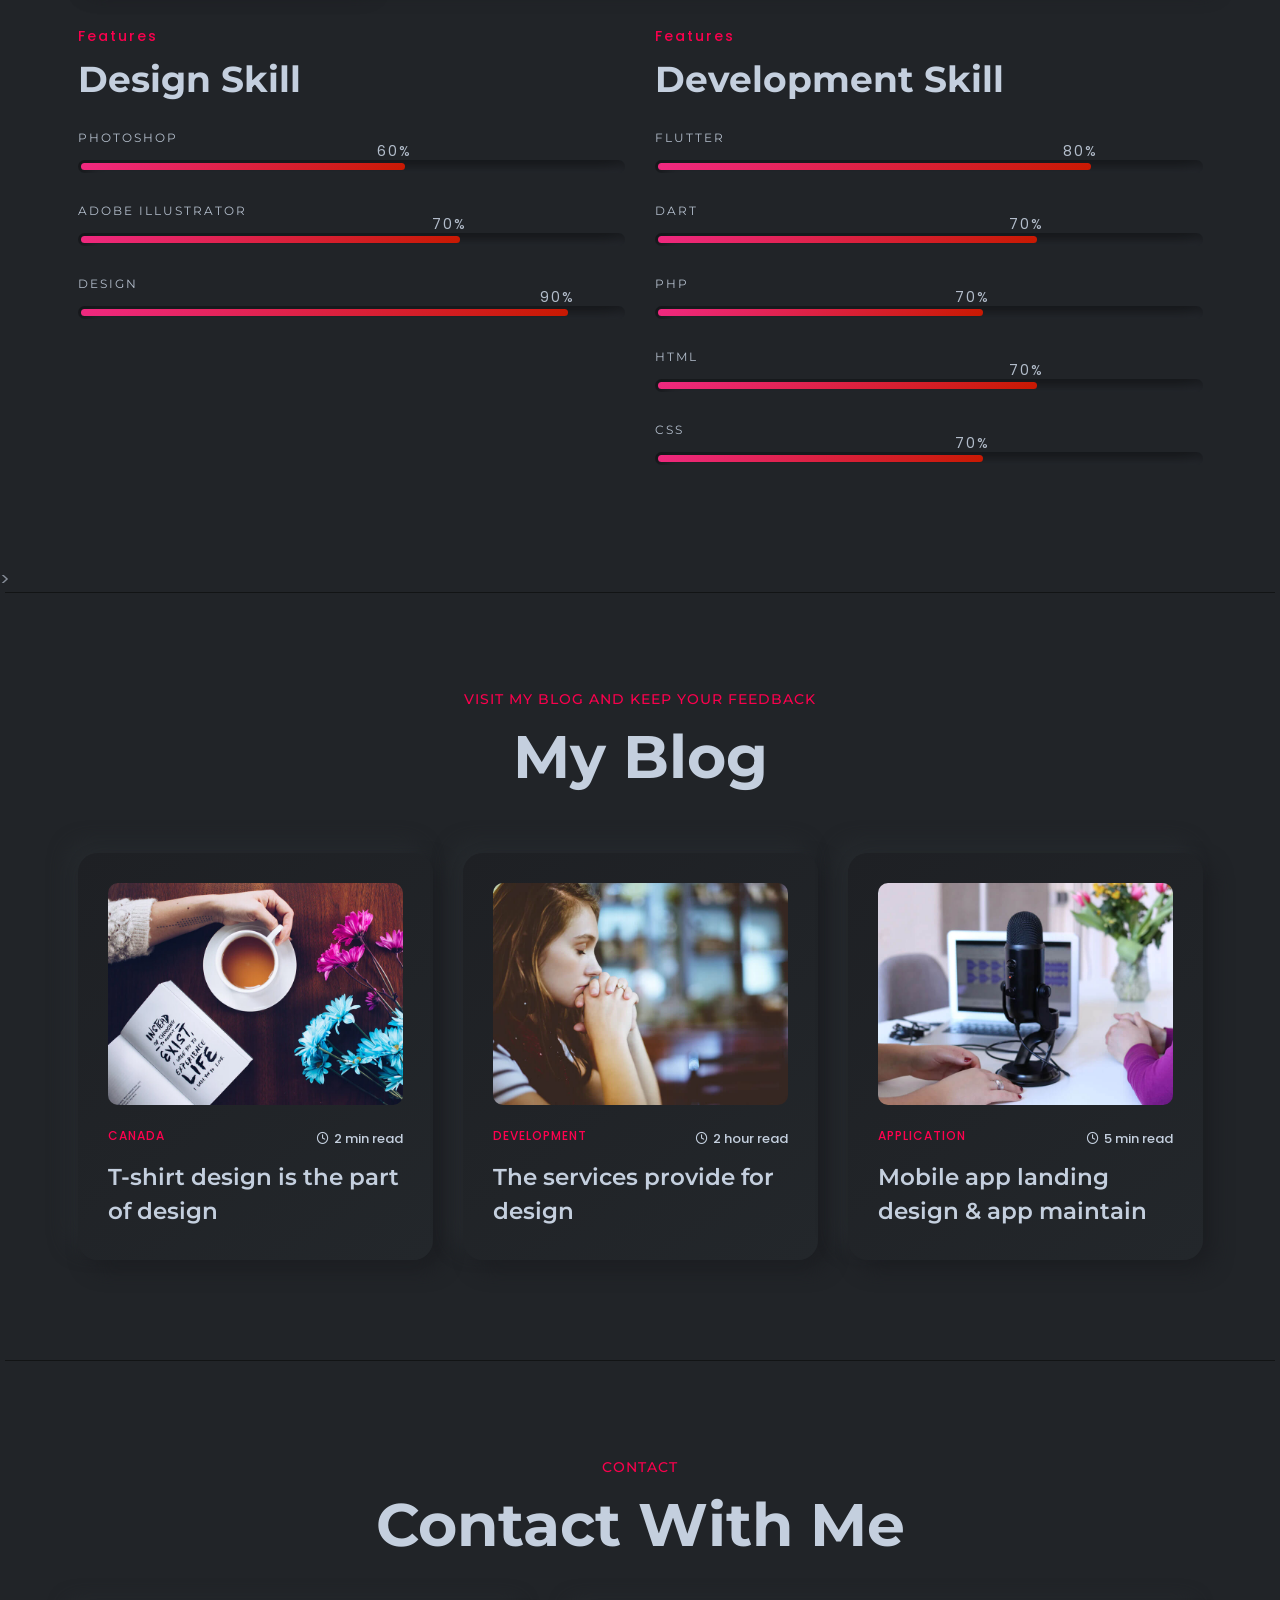
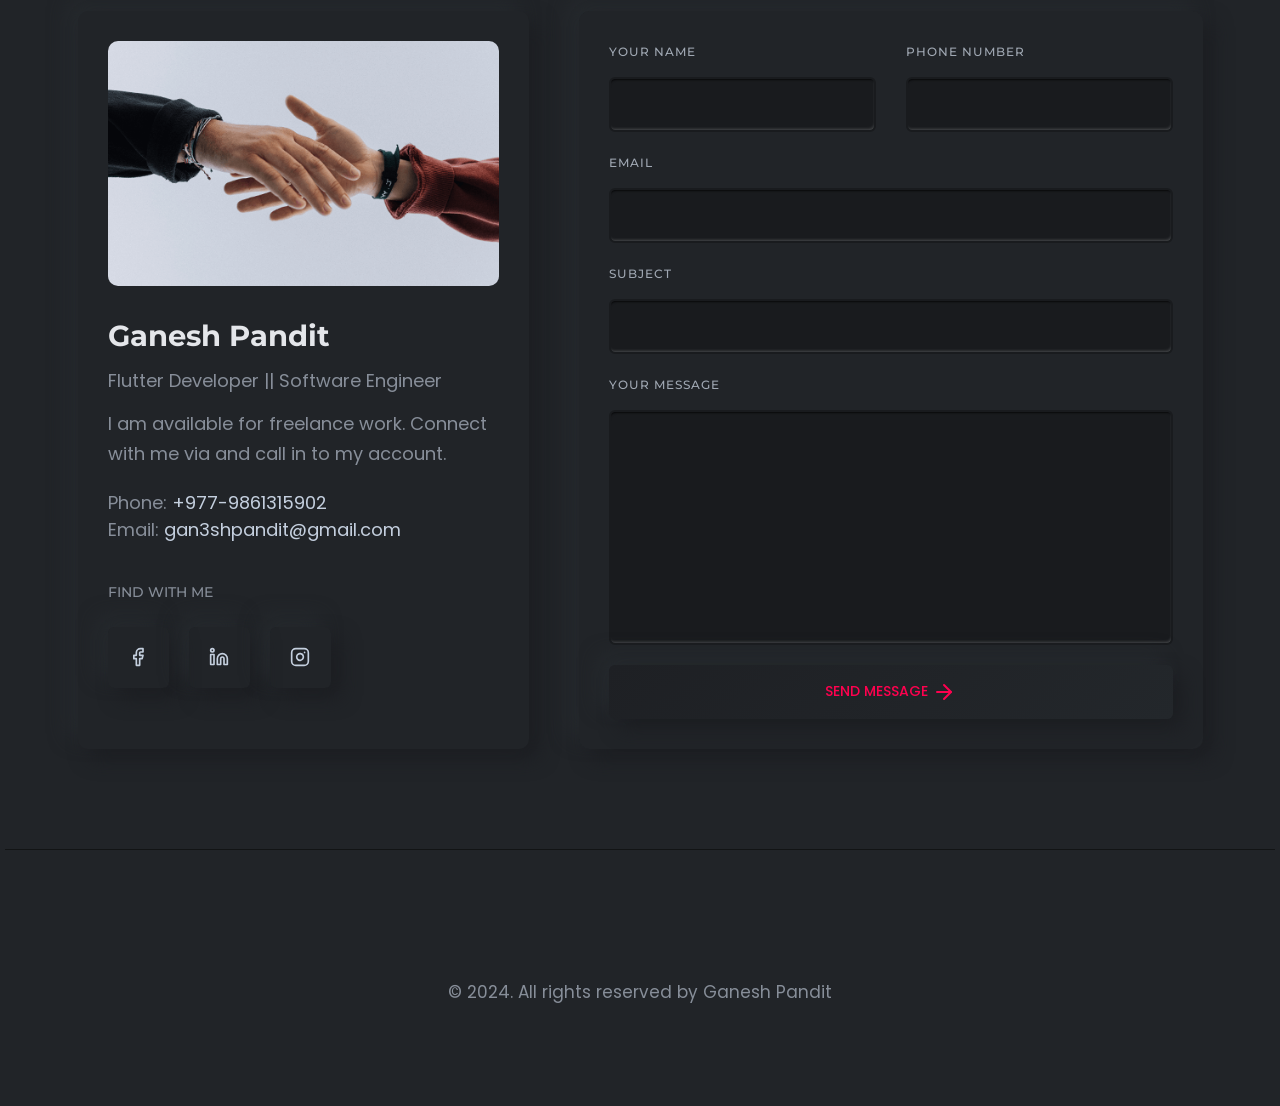
==== commit 30049a7c: "Updated" ====
--- a/index.html
+++ b/index.html
@@ -1,246 +1,405 @@
-<!DOCTYPE html><html lang="en"><head>
-    <meta charset="utf-8">
-    <meta http-equiv="x-ua-compatible" content="ie=edge">
+<!DOCTYPE html>
+<html lang="en">
+  <head>
+    <meta charset="utf-8" />
+    <meta http-equiv="x-ua-compatible" content="ie=edge" />
     <title>Ganesh Pandit</title>
-    <meta name="robots" content="noindex, follow">
-    <meta name="description" content="">
-    <meta name="viewport" content="width=device-width, initial-scale=1, shrink-to-fit=no">
+    <meta name="robots" content="noindex, follow" />
+    <meta name="description" content="" />
+    <meta
+      name="viewport"
+      content="width=device-width, initial-scale=1, shrink-to-fit=no"
+    />
     <!-- CSS 
     ============================================ -->
-    <link rel="stylesheet" href="css/bootstrap.min.css">
-    <link rel="stylesheet" href="css/slick.css">
-    <link rel="stylesheet" href="css/slick-theme.css">
-    <link rel="stylesheet" href="css/aos.css">
-    <link rel="stylesheet" href="css/feature.css">
+    <link rel="stylesheet" href="css/bootstrap.min.css" />
+    <link rel="stylesheet" href="css/slick.css" />
+    <link rel="stylesheet" href="css/slick-theme.css" />
+    <link rel="stylesheet" href="css/aos.css" />
+    <link rel="stylesheet" href="css/feature.css" />
     <!-- Style css -->
-    <link rel="stylesheet" href="css/style.css">
-</head>
-
-<body class="template-color-1 spybody" data-spy="scroll" data-target=".navbar-example2" data-offset="70">
-
+    <link rel="stylesheet" href="css/style.css" />
+  </head>
+
+  <body
+    class="template-color-1 spybody"
+    data-spy="scroll"
+    data-target=".navbar-example2"
+    data-offset="70"
+  >
     <!-- Start Header -->
-    <header class="rn-header haeder-default black-logo-version header--fixed header--sticky">
-        <div class="header-wrapper rn-popup-mobile-menu m--0 row align-items-center">
-            <!-- Start Header Left -->
-            <div class="col-lg-2 col-6">
-                <div class="header-left">
-                    <div class="logo">
-                        <a href="index.html">
-                            <a style="color: #ff014f; padding-left: 20px;" href="index.html"> Ganesh Pandit</a>
-                        </a>
-                    </div>
-                </div>
-            </div>
-            <!-- End Header Left -->
-            <!-- Start Header Center -->
-            <div class="col-lg-10 col-6">
-                <div class="header-center">
-                    <nav id="sideNav" class="mainmenu-nav navbar-example2 d-none d-xl-block onepagenav">
-                        <!-- Start Mainmanu Nav -->
-                        <ul class="primary-menu nav nav-pills">
-                            <li class="nav-item"><a class="nav-link" href="#home">Home</a></li>
-                            <li class="nav-item"><a class="nav-link" href="#features">Features</a></li>
-                            <li class="nav-item"><a class="nav-link" href="#portfolio">Portfolio</a></li>
-                            <li class="nav-item"><a class="nav-link" href="#resume">Resume</a></li>
-                            <li class="nav-item"><a class="nav-link" href="#blog">blog</a></li>
-                            <li class="nav-item"><a class="nav-link" href="#contacts">Contact</a></li>
-                        </ul>
-                        <!-- End Mainmanu Nav -->
-                    </nav>
-                    <!-- Start Header Right  -->
-                    <div class="header-right">
-                        <!-- <a class="rn-btn" target="_blank" href="#"><span>BUY NOW</span></a> -->
-                        <div class="hamberger-menu d-block d-xl-none">
-                            <i id="menuBtn" class="feather-menu humberger-menu"></i>
-                        </div>
-                        <div class="close-menu d-block">
-                            <span class="closeTrigger">
-                            <i data-feather="x"></i>
-                        </span>
-                        </div>
-                    </div>
-                    <!-- End Header Right  -->
-
-                </div>
-            </div>
-            <!-- End Header Center -->
+    <header
+      class="rn-header haeder-default black-logo-version header--fixed header--sticky"
+    >
+      <div
+        class="header-wrapper rn-popup-mobile-menu m--0 row align-items-center"
+      >
+        <!-- Start Header Left -->
+        <div class="col-lg-2 col-6">
+          <div class="header-left">
+            <div class="logo">
+              <a href="index.html">
+                <a style="color: #ff014f; padding-left: 20px" href="index.html">
+                  Ganesh Pandit</a
+                >
+              </a>
+            </div>
+          </div>
         </div>
+        <!-- End Header Left -->
+        <!-- Start Header Center -->
+        <div class="col-lg-10 col-6">
+          <div class="header-center">
+            <nav
+              id="sideNav"
+              class="mainmenu-nav navbar-example2 d-none d-xl-block onepagenav"
+            >
+              <!-- Start Mainmanu Nav -->
+              <ul class="primary-menu nav nav-pills">
+                <li class="nav-item">
+                  <a class="nav-link" href="#home">Home</a>
+                </li>
+                <li class="nav-item">
+                  <a class="nav-link" href="#features">Features</a>
+                </li>
+                <li class="nav-item">
+                  <a class="nav-link" href="#portfolio">Portfolio</a>
+                </li>
+                <li class="nav-item">
+                  <a class="nav-link" href="#resume">Resume</a>
+                </li>
+                <li class="nav-item">
+                  <a class="nav-link" href="#blog">blog</a>
+                </li>
+                <li class="nav-item">
+                  <a class="nav-link" href="#contacts">Contact</a>
+                </li>
+              </ul>
+              <!-- End Mainmanu Nav -->
+            </nav>
+            <!-- Start Header Right  -->
+            <div class="header-right">
+              <!-- <a class="rn-btn" target="_blank" href="#"><span>BUY NOW</span></a> -->
+              <div class="hamberger-menu d-block d-xl-none">
+                <i id="menuBtn" class="feather-menu humberger-menu"></i>
+              </div>
+              <div class="close-menu d-block">
+                <span class="closeTrigger">
+                  <i data-feather="x"></i>
+                </span>
+              </div>
+            </div>
+            <!-- End Header Right  -->
+          </div>
+        </div>
+        <!-- End Header Center -->
+      </div>
     </header>
     <!-- End Header Area -->
 
     <!-- Start Popup Mobile Menu  -->
     <div class="popup-mobile-menu">
-        <div class="inner">
-            <div class="menu-top">
-                <div class="menu-header">
-                    
-                    <div class="close-button" style="padding-left: 15px;">
-                        <button class="close-menu-activation close"><i data-feather="x"></i></button>
-                    </div>
-                </div>
-                
-            </div>
-            <div class="content">
-                <ul class="primary-menu nav nav-pills onepagenav">
-                    <li class="nav-item current"><a class="nav-link smoth-animation active" href="#home">Home</a></li>
-                    <li class="nav-item"><a class="nav-link smoth-animation" href="#features">Features</a></li>
-                    <li class="nav-item"><a class="nav-link smoth-animation" href="#portfolio">Portfolio</a></li>
-                    <li class="nav-item"><a class="nav-link smoth-animation" href="#resume">Resume</a></li>
-                    <li class="nav-item"><a class="nav-link smoth-animation" href="#blog">blog</a></li>
-                    <li class="nav-item"><a class="nav-link smoth-animation" href="#contacts">Contact</a></li>
-                </ul>
-                <!-- social sharea area -->
-                <div class="social-share-style-1 mt--40">
-                    <span class="title">find with me</span>
-                    <ul class="social-share d-flex liststyle">
-                        <li class="facebook"><a href="https://www.facebook.com/gunace09"><svg xmlns="http://www.w3.org/2000/svg" width="24" height="24" viewBox="0 0 24 24" fill="none" stroke="currentColor" stroke-width="2" stroke-linecap="round" stroke-linejoin="round" class="feather feather-facebook">
-                                    <path d="M18 2h-3a5 5 0 0 0-5 5v3H7v4h3v8h4v-8h3l1-4h-4V7a1 1 0 0 1 1-1h3z"></path>
-                                </svg></a>
-                        </li>
-                        <li class="instagram"><a href="https://www.instagram.com/ganesh__pandit__"><svg xmlns="http://www.w3.org/2000/svg" width="24" height="24" viewBox="0 0 24 24" fill="none" stroke="currentColor" stroke-width="2" stroke-linecap="round" stroke-linejoin="round" class="feather feather-instagram">
-                                    <rect x="2" y="2" width="20" height="20" rx="5" ry="5"></rect>
-                                    <path d="M16 11.37A4 4 0 1 1 12.63 8 4 4 0 0 1 16 11.37z"></path>
-                                    <line x1="17.5" y1="6.5" x2="17.51" y2="6.5"></line>
-                                </svg></a>
-                        </li>
-                        <li class="linkedin"><a href="https://www.linkedin.com/in/ganesh-pandit-aa0bb92a6/"><svg xmlns="http://www.w3.org/2000/svg" width="24" height="24" viewBox="0 0 24 24" fill="none" stroke="currentColor" stroke-width="2" stroke-linecap="round" stroke-linejoin="round" class="feather feather-linkedin">
-                                    <path d="M16 8a6 6 0 0 1 6 6v7h-4v-7a2 2 0 0 0-2-2 2 2 0 0 0-2 2v7h-4v-7a6 6 0 0 1 6-6z"></path>
-                                    <rect x="2" y="9" width="4" height="12"></rect>
-                                    <circle cx="4" cy="4" r="2"></circle>
-                                </svg></a>
-                        </li>
-                    </ul>
-                </div>
-                <!-- end -->
-            </div>
+      <div class="inner">
+        <div class="menu-top">
+          <div class="menu-header">
+            <div class="close-button" style="padding-left: 15px">
+              <button class="close-menu-activation close">
+                <i data-feather="x"></i>
+              </button>
+            </div>
+          </div>
         </div>
+        <div class="content">
+          <ul class="primary-menu nav nav-pills onepagenav">
+            <li class="nav-item current">
+              <a class="nav-link smoth-animation active" href="#home">Home</a>
+            </li>
+            <li class="nav-item">
+              <a class="nav-link smoth-animation" href="#features">Features</a>
+            </li>
+            <li class="nav-item">
+              <a class="nav-link smoth-animation" href="#portfolio"
+                >Portfolio</a
+              >
+            </li>
+            <li class="nav-item">
+              <a class="nav-link smoth-animation" href="#resume">Resume</a>
+            </li>
+            <li class="nav-item">
+              <a class="nav-link smoth-animation" href="#blog">blog</a>
+            </li>
+            <li class="nav-item">
+              <a class="nav-link smoth-animation" href="#contacts">Contact</a>
+            </li>
+          </ul>
+          <!-- social sharea area -->
+          <div class="social-share-style-1 mt--40">
+            <span class="title">find with me</span>
+            <ul class="social-share d-flex liststyle">
+              <li class="facebook">
+                <a href="https://www.facebook.com/gunace09"
+                  ><svg
+                    xmlns="http://www.w3.org/2000/svg"
+                    width="24"
+                    height="24"
+                    viewBox="0 0 24 24"
+                    fill="none"
+                    stroke="currentColor"
+                    stroke-width="2"
+                    stroke-linecap="round"
+                    stroke-linejoin="round"
+                    class="feather feather-facebook"
+                  >
+                    <path
+                      d="M18 2h-3a5 5 0 0 0-5 5v3H7v4h3v8h4v-8h3l1-4h-4V7a1 1 0 0 1 1-1h3z"
+                    ></path></svg
+                ></a>
+              </li>
+              <li class="instagram">
+                <a href="https://www.instagram.com/ganesh__pandit__"
+                  ><svg
+                    xmlns="http://www.w3.org/2000/svg"
+                    width="24"
+                    height="24"
+                    viewBox="0 0 24 24"
+                    fill="none"
+                    stroke="currentColor"
+                    stroke-width="2"
+                    stroke-linecap="round"
+                    stroke-linejoin="round"
+                    class="feather feather-instagram"
+                  >
+                    <rect
+                      x="2"
+                      y="2"
+                      width="20"
+                      height="20"
+                      rx="5"
+                      ry="5"
+                    ></rect>
+                    <path
+                      d="M16 11.37A4 4 0 1 1 12.63 8 4 4 0 0 1 16 11.37z"
+                    ></path>
+                    <line x1="17.5" y1="6.5" x2="17.51" y2="6.5"></line></svg
+                ></a>
+              </li>
+              <li class="linkedin">
+                <a href="https://www.linkedin.com/in/ganesh-pandit-aa0bb92a6/"
+                  ><svg
+                    xmlns="http://www.w3.org/2000/svg"
+                    width="24"
+                    height="24"
+                    viewBox="0 0 24 24"
+                    fill="none"
+                    stroke="currentColor"
+                    stroke-width="2"
+                    stroke-linecap="round"
+                    stroke-linejoin="round"
+                    class="feather feather-linkedin"
+                  >
+                    <path
+                      d="M16 8a6 6 0 0 1 6 6v7h-4v-7a2 2 0 0 0-2-2 2 2 0 0 0-2 2v7h-4v-7a6 6 0 0 1 6-6z"
+                    ></path>
+                    <rect x="2" y="9" width="4" height="12"></rect>
+                    <circle cx="4" cy="4" r="2"></circle></svg
+                ></a>
+              </li>
+            </ul>
+          </div>
+          <!-- end -->
+        </div>
+      </div>
     </div>
     <!-- End Popup Mobile Menu  -->
 
-
-
-
     <main class="main-page-wrapper">
-
-        <!-- Start Slider Area -->
-        <div id="home" class="rn-slider-area">
-            <div class="slide slider-style-1">
-                <div class="container">
-                    <div class="row row--30 align-items-center">
-                        <div class="order-2 order-lg-1 col-lg-7 mt_md--50 mt_sm--50 mt_lg--30">
-                            <div class="content">
-                                <div class="inner">
-                                    <span class="subtitle">Welcome,</span>
-                                    <h1 class="title">👋 Hi, I’m <br>
-                                        <span class="header-caption" id="page-top">
-                                            <!-- type headline start-->
-                                            <span class="cd-headline clip is-full-width">
-                                                <span>a </span>
-                                        <!-- ROTATING TEXT -->
-                                        <span class="cd-words-wrapper">
-                                                    <b class="is-visible">Flutter Developer.</b>
-                                                    <b class="is-hidden">Professional Coder.</b>
-                                                    <b class="is-hidden">Mobile App Developer.</b>
-                                                </span>
-                                        </span>
-                                        <!-- type headline end -->
-                                        </span>
-                                    </h1>
-
-                                    <div>
-                                        <p class="description">I'm a passionate Flutter developer with a love for creating beautiful and functional mobile applications. Welcome to my portfolio—a showcase of my skills, projects, and journey in the world of Flutter.</p>
-                                    </div>
-                                </div>
-                                <div class="row">
-                                    <div class="col-lg-6 col-xl-6 col-md-6 col-sm-6 col-12">
-                                        <div class="social-share-inner-left">
-                                            <span class="title">find with me</span>
-                                            <ul class="social-share d-flex liststyle">
-                                                <li class="facebook"><a href="https://www.facebook.com/gunace09"><i data-feather="facebook"></i></a>
-                                                </li>
-                                                <li class="instagram"><a href="https://www.instagram.com/ganesh__pandit__"><i data-feather="instagram"></i></a>
-                                                </li>
-                                                <li class="linkedin"><a href="https://www.linkedin.com/in/ganesh-pandit-aa0bb92a6/"><i data-feather="linkedin"></i></a>
-                                                </li>
-                                            </ul>
-                                        </div>
-                                    </div>
-                                    <div class="col-lg-6 col-xl-6 col-md-6 col-sm-6 col-12 mt_mobile--30">
-                                        <div class="skill-share-inner">
-                                            <span class="title">best skill on</span>
-                                            <ul class="skill-share d-flex liststyle">
-                                                <li><img src="images/flutter-icon.png" alt="Icons Images"></li>
-                                                <li><img src="images/laravel_logo.png" alt="Icons Images"></li>
-                                                <li><img src="images/illustrator_logo.png" alt="Icons Images"></li>
-                                            </ul>
-                                        </div>
-                                    </div>
-                                </div>
-                            </div>
-                        </div>
-
-                        <div class="order-1 order-lg-2 col-lg-5">
-                            <div class="thumbnail">
-                                <div class="inner">
-                                    <img src="images/banner_m.png" alt="Personal Portfolio Images">
-                                </div>
-                            </div>
-                        </div>
-                    </div>
+      <!-- Start Slider Area -->
+      <div id="home" class="rn-slider-area">
+        <div class="slide slider-style-1">
+          <div class="container">
+            <div class="row row--30 align-items-center">
+              <div
+                class="order-2 order-lg-1 col-lg-7 mt_md--50 mt_sm--50 mt_lg--30"
+              >
+                <div class="content">
+                  <div class="inner">
+                    <span class="subtitle">Welcome,</span>
+                    <h1 class="title">
+                      👋 Hi, I’m <br />
+                      <span class="header-caption" id="page-top">
+                        <!-- type headline start-->
+                        <span class="cd-headline clip is-full-width">
+                          <span>a </span>
+                          <!-- ROTATING TEXT -->
+                          <span class="cd-words-wrapper">
+                            <b class="is-visible">Flutter Developer.</b>
+                            <b class="is-hidden">Professional Coder.</b>
+                            <b class="is-hidden">Mobile App Developer.</b>
+                          </span>
+                        </span>
+                        <!-- type headline end -->
+                      </span>
+                    </h1>
+
+                    <div>
+                      <p class="description">
+                        I'm a passionate Flutter developer with a love for
+                        creating beautiful and functional mobile applications.
+                        Welcome to my portfolio—a showcase of my skills,
+                        projects, and journey in the world of Flutter.
+                      </p>
+                    </div>
+                  </div>
+                  <div class="row">
+                    <div class="col-lg-6 col-xl-6 col-md-6 col-sm-6 col-12">
+                      <div class="social-share-inner-left">
+                        <span class="title">find with me</span>
+                        <ul class="social-share d-flex liststyle">
+                          <li class="facebook">
+                            <a href="https://www.facebook.com/gunace09"
+                              ><i data-feather="facebook"></i
+                            ></a>
+                          </li>
+                          <li class="instagram">
+                            <a href="https://www.instagram.com/ganesh__pandit__"
+                              ><i data-feather="instagram"></i
+                            ></a>
+                          </li>
+                          <li class="linkedin">
+                            <a
+                              href="https://www.linkedin.com/in/ganesh-pandit-aa0bb92a6/"
+                              ><i data-feather="linkedin"></i
+                            ></a>
+                          </li>
+                        </ul>
+                      </div>
+                    </div>
+                    <div
+                      class="col-lg-6 col-xl-6 col-md-6 col-sm-6 col-12 mt_mobile--30"
+                    >
+                      <div class="skill-share-inner">
+                        <span class="title">best skill on</span>
+                        <ul class="skill-share d-flex liststyle">
+                          <li>
+                            <img
+                              src="images/flutter-icon.png"
+                              alt="Icons Images"
+                            />
+                          </li>
+                          <li>
+                            <img
+                              src="images/Dart_logo.png"
+                              alt="Icons Images"
+                            />
+                          </li>
+                          <li>
+                            <img
+                              src="images/illustrator_logo.png"
+                              alt="Icons Images"
+                            />
+                          </li>
+                        </ul>
+                      </div>
+                    </div>
+                  </div>
                 </div>
-            </div>
+              </div>
+
+              <div class="order-1 order-lg-2 col-lg-5">
+                <div class="thumbnail">
+                  <div class="inner">
+                    <img
+                      src="images/banner_m.png"
+                      alt="Personal Portfolio Images"
+                    />
+                  </div>
+                </div>
+              </div>
+            </div>
+          </div>
         </div>
-        <!-- End Slider Area -->
-
-        <!-- Start Service Area -->
-        <div class="rn-service-area rn-section-gap section-separator" id="features">
-            <div class="container">
-                <div class="row">
-                    <div class="col-lg-12">
-                        <div class="section-title text-left" data-aos="fade-up" data-aos-duration="500" data-aos-delay="100" data-aos-once="true">
-                            <span class="subtitle">Features</span>
-                            <h2 class="title">What I Do</h2>
-                        </div>
-                    </div>
+      </div>
+      <!-- End Slider Area -->
+
+      <!-- Start Service Area -->
+      <div
+        class="rn-service-area rn-section-gap section-separator"
+        id="features"
+      >
+        <div class="container">
+          <div class="row">
+            <div class="col-lg-12">
+              <div
+                class="section-title text-left"
+                data-aos="fade-up"
+                data-aos-duration="500"
+                data-aos-delay="100"
+                data-aos-once="true"
+              >
+                <span class="subtitle">Features</span>
+                <h2 class="title">What I Do</h2>
+              </div>
+            </div>
+          </div>
+          <div class="row row--25 mt_md--10 mt_sm--10">
+            <!-- Start Single Service -->
+            <div
+              data-aos="fade-up"
+              data-aos-duration="500"
+              data-aos-delay="100"
+              data-aos-once="true"
+              class="col-lg-6 col-xl-4 col-md-6 col-sm-12 col-12 mt--50 mt_md--30 mt_sm--30"
+            >
+              <div class="rn-service">
+                <div class="inner">
+                  <div class="icon">
+                    <i data-feather="smartphone"></i>
+                  </div>
+                  <div class="content">
+                    <h4 class="title"><a>Mobile App Development</a></h4>
+                    <p class="description">
+                      “As a Flutter developer, I specialize in creating
+                      cross-platform mobile applications using the Flutter
+                      framework.”
+                    </p>
+                    <a class="read-more-button"
+                      ><i class="feather-arrow-right"></i
+                    ></a>
+                  </div>
                 </div>
-                <div class="row row--25 mt_md--10 mt_sm--10">
-
-                    <!-- Start Single Service -->
-                    <div data-aos="fade-up" data-aos-duration="500" data-aos-delay="100" data-aos-once="true" class="col-lg-6 col-xl-4 col-md-6 col-sm-12 col-12 mt--50 mt_md--30 mt_sm--30">
-                        <div class="rn-service">
-                            <div class="inner">
-                                <div class="icon">
-                                    <i data-feather="smartphone"></i>
-                                </div>
-                                <div class="content">
-                                    <h4 class="title"><a>Mobile App Development</a></h4>
-                                    <p class="description">“As a Flutter developer, I specialize in creating cross-platform mobile applications using the Flutter framework.”</p>
-                                    <a class="read-more-button"><i class="feather-arrow-right"></i></a>
-                                </div>
-                            </div>
-                            <a class="over-link"></a>
-                        </div>
-                    </div>
-                    <!-- End SIngle Service -->
-                    <!-- Start Single Service -->
-                    <div data-aos="fade-up" data-aos-duration="500" data-aos-delay="300" data-aos-once="true" class="col-lg-6 col-xl-4 col-md-6 col-sm-12 col-12 mt--50 mt_md--30 mt_sm--30">
-                        <div class="rn-service">
-                            <div class="inner">
-                                <div class="icon">
-                                    <i data-feather="pen-tool"></i>
-                                </div>
-                                <div class="content">
-                                    <h4 class="title"><a>Adobe Illustrator</a></h4>
-                                    <p class="description">“for creating visually appealing app assets.”</p>
-                                    <a class="read-more-button" ><i class="feather-arrow-right"></i></a>
-                                </div>
-                            </div>
-                            <a class="over-link"></a>
-                        </div>
-                    </div>
-                    <!-- End SIngle Service -->
-                    <!-- Start Single Service -->
-                    <div data-aos="fade-up" data-aos-duration="500" data-aos-delay="500" data-aos-once="true" class="col-lg-6 col-xl-4 col-md-6 col-sm-12 col-12 mt--50 mt_md--30 mt_sm--30">
+                <a class="over-link"></a>
+              </div>
+            </div>
+            <!-- End SIngle Service -->
+            <!-- Start Single Service -->
+            <div
+              data-aos="fade-up"
+              data-aos-duration="500"
+              data-aos-delay="300"
+              data-aos-once="true"
+              class="col-lg-6 col-xl-4 col-md-6 col-sm-12 col-12 mt--50 mt_md--30 mt_sm--30"
+            >
+              <div class="rn-service">
+                <div class="inner">
+                  <div class="icon">
+                    <i data-feather="pen-tool"></i>
+                  </div>
+                  <div class="content">
+                    <h4 class="title"><a>Adobe Illustrator</a></h4>
+                    <p class="description">
+                      “for creating visually appealing app assets.”
+                    </p>
+                    <a class="read-more-button"
+                      ><i class="feather-arrow-right"></i
+                    ></a>
+                  </div>
+                </div>
+                <a class="over-link"></a>
+              </div>
+            </div>
+            <!-- End SIngle Service -->
+            <!-- Start Single Service -->
+            <!--   <div data-aos="fade-up" data-aos-duration="500" data-aos-delay="500" data-aos-once="true" class="col-lg-6 col-xl-4 col-md-6 col-sm-12 col-12 mt--50 mt_md--30 mt_sm--30">
                         <div class="rn-service">
                             <div class="inner">
                                 <div class="icon">
@@ -254,1364 +413,2046 @@
                             </div>
                             <a class="over-link"></a>
                         </div>
-                    </div>
-                    <!-- End SIngle Service -->
-
-
+                    </div> -->
+            <!-- End SIngle Service -->
+          </div>
+        </div>
+      </div>
+      <!-- End Service Area  -->
+
+      <!-- Start Portfolio Area -->
+      <div
+        class="rn-portfolio-area rn-section-gap section-separator"
+        id="portfolio"
+      >
+        <div class="container">
+          <div class="row">
+            <div class="col-lg-12">
+              <div class="section-title text-center">
+                <span class="subtitle"
+                  >Visit my portfolio and keep your feedback</span
+                >
+                <h2 class="title">My Portfolio</h2>
+              </div>
+            </div>
+          </div>
+
+          <div class="row row--25 mt--10 mt_md--10 mt_sm--10">
+            <!-- Start Single Portfolio -->
+            <div
+              data-aos="fade-up"
+              data-aos-delay="100"
+              data-aos-once="true"
+              class="col-lg-6 col-xl-4 col-md-6 col-12 mt--50 mt_md--30 mt_sm--30"
+            >
+              <div
+                class="rn-portfolio"
+                data-bs-toggle="modal"
+                data-bs-target="#exampleModalCenter"
+              >
+                <div class="inner">
+                  <div class="thumbnail">
+                    <a href="javascript:void(0)">
+                      <img
+                        src="images/portfolio-01.jpg"
+                        alt="Personal Portfolio Images"
+                      />
+                    </a>
+                  </div>
+                  <div class="content">
+                    <div class="category-info">
+                      <div class="category-list">
+                        <a href="javascript:void(0)">Development</a>
+                      </div>
+                      <div class="meta">
+                        <span
+                          ><a href="javascript:void(0)"
+                            ><i class="feather-heart"></i
+                          ></a>
+                          600</span
+                        >
+                      </div>
+                    </div>
+                    <h4 class="title">
+                      <a href="javascript:void(0)"
+                        >The services provide for design
+                        <i class="feather-arrow-up-right"></i
+                      ></a>
+                    </h4>
+                  </div>
                 </div>
-            </div>
+              </div>
+            </div>
+            <!-- End Single Portfolio -->
+
+            <!-- Start Single Portfolio -->
+            <div
+              data-aos="fade-up"
+              data-aos-delay="300"
+              data-aos-once="true"
+              class="col-lg-6 col-xl-4 col-md-6 col-12 mt--50 mt_md--30 mt_sm--30"
+            >
+              <div
+                class="rn-portfolio"
+                data-bs-toggle="modal"
+                data-bs-target="#exampleModalCenter"
+              >
+                <div class="inner">
+                  <div class="thumbnail">
+                    <a href="javascript:void(0)">
+                      <img
+                        src="images/portfolio-02.jpg"
+                        alt="Personal Portfolio Images"
+                      />
+                    </a>
+                  </div>
+                  <div class="content">
+                    <div class="category-info">
+                      <div class="category-list">
+                        <a href="javascript:void(0)">Application</a>
+                      </div>
+                      <div class="meta">
+                        <span
+                          ><a href="javascript:void(0)"
+                            ><i class="feather-heart"></i
+                          ></a>
+                          750</span
+                        >
+                      </div>
+                    </div>
+                    <h4 class="title">
+                      <a href="javascript:void(0)"
+                        >Mobile app landing design &amp; app maintain<i
+                          class="feather-arrow-up-right"
+                        ></i
+                      ></a>
+                    </h4>
+                  </div>
+                </div>
+              </div>
+            </div>
+            <!-- End Single Portfolio -->
+
+            <!-- Start Single Portfolio -->
+            <div
+              data-aos="fade-up"
+              data-aos-delay="500"
+              data-aos-once="true"
+              class="col-lg-6 col-xl-4 col-md-6 col-12 mt--50 mt_md--30 mt_sm--30"
+            >
+              <div
+                class="rn-portfolio"
+                data-bs-toggle="modal"
+                data-bs-target="#exampleModalCenter"
+              >
+                <div class="inner">
+                  <div class="thumbnail">
+                    <a href="javascript:void(0)">
+                      <img
+                        src="images/portfolio-03.jpg"
+                        alt="Personal Portfolio Images"
+                      />
+                    </a>
+                  </div>
+                  <div class="content">
+                    <div class="category-info">
+                      <div class="category-list">
+                        <a href="javascript:void(0)">Photoshop</a>
+                      </div>
+                      <div class="meta">
+                        <span
+                          ><a href="javascript:void(0)"
+                            ><i class="feather-heart"></i
+                          ></a>
+                          630</span
+                        >
+                      </div>
+                    </div>
+                    <h4 class="title">
+                      <a href="javascript:void(0)"
+                        >Logo design creativity &amp; Application
+                        <i class="feather-arrow-up-right"></i
+                      ></a>
+                    </h4>
+                  </div>
+                </div>
+              </div>
+            </div>
+            <!-- End Single Portfolio -->
+
+            <!-- Start Single Portfolio -->
+            <div
+              data-aos="fade-up"
+              data-aos-delay="100"
+              data-aos-once="true"
+              class="col-lg-6 col-xl-4 col-md-6 col-12 mt--50 mt_md--30 mt_sm--30"
+            >
+              <div
+                class="rn-portfolio"
+                data-bs-toggle="modal"
+                data-bs-target="#exampleModalCenter"
+              >
+                <div class="inner">
+                  <div class="thumbnail">
+                    <a href="javascript:void(0)">
+                      <img
+                        src="images/portfolio-04.jpg"
+                        alt="Personal Portfolio Images"
+                      />
+                    </a>
+                  </div>
+                  <div class="content">
+                    <div class="category-info">
+                      <div class="category-list">
+                        <a href="javascript:void(0)">Figma</a>
+                      </div>
+                      <div class="meta">
+                        <span
+                          ><a href="javascript:void(0)"
+                            ><i class="feather-heart"></i
+                          ></a>
+                          360</span
+                        >
+                      </div>
+                    </div>
+                    <h4 class="title">
+                      <a href="javascript:void(0)"
+                        >Mobile app landing design &amp; Services<i
+                          class="feather-arrow-up-right"
+                        ></i
+                      ></a>
+                    </h4>
+                  </div>
+                </div>
+              </div>
+            </div>
+            <!-- End Single Portfolio -->
+
+            <!-- Start Single Portfolio -->
+            <div
+              data-aos="fade-up"
+              data-aos-delay="300"
+              data-aos-once="true"
+              class="col-lg-6 col-xl-4 col-md-6 col-12 mt--50 mt_md--30 mt_sm--30"
+            >
+              <div
+                class="rn-portfolio"
+                data-bs-toggle="modal"
+                data-bs-target="#exampleModalCenter"
+              >
+                <div class="inner">
+                  <div class="thumbnail">
+                    <a href="javascript:void(0)">
+                      <img
+                        src="images/portfolio-05.jpg"
+                        alt="Personal Portfolio Images"
+                      />
+                    </a>
+                  </div>
+                  <div class="content">
+                    <div class="category-info">
+                      <div class="category-list">
+                        <a href="javascript:void(0)">Web Design</a>
+                      </div>
+                      <div class="meta">
+                        <span
+                          ><a href="javascript:void(0)"
+                            ><i class="feather-heart"></i
+                          ></a>
+                          280</span
+                        >
+                      </div>
+                    </div>
+                    <h4 class="title">
+                      <a href="javascript:void(0)"
+                        >Design for tecnology &amp; services<i
+                          class="feather-arrow-up-right"
+                        ></i
+                      ></a>
+                    </h4>
+                  </div>
+                </div>
+              </div>
+            </div>
+            <!-- End Single Portfolio -->
+
+            <!-- Start Single Portfolio -->
+            <div
+              data-aos="fade-up"
+              data-aos-delay="500"
+              data-aos-once="true"
+              class="col-lg-6 col-xl-4 col-md-6 col-12 mt--50 mt_md--30 mt_sm--30"
+            >
+              <div
+                class="rn-portfolio"
+                data-bs-toggle="modal"
+                data-bs-target="#exampleModalCenter"
+              >
+                <div class="inner">
+                  <div class="thumbnail">
+                    <a href="javascript:void(0)">
+                      <img
+                        src="images/portfolio-06.jpg"
+                        alt="Personal Portfolio Images"
+                      />
+                    </a>
+                  </div>
+                  <div class="content">
+                    <div class="category-info">
+                      <div class="category-list">
+                        <a href="javascript:void(0)">Web Design</a>
+                      </div>
+                      <div class="meta">
+                        <span
+                          ><a href="javascript:void(0)"
+                            ><i class="feather-heart"></i
+                          ></a>
+                          690</span
+                        >
+                      </div>
+                    </div>
+                    <h4 class="title">
+                      <a href="javascript:void(0)"
+                        >App for tecnology &amp; services<i
+                          class="feather-arrow-up-right"
+                        ></i
+                      ></a>
+                    </h4>
+                  </div>
+                </div>
+              </div>
+            </div>
+            <!-- End Single Portfolio -->
+          </div>
         </div>
-        <!-- End Service Area  -->
-
-        <!-- Start Portfolio Area -->
-        <div class="rn-portfolio-area rn-section-gap section-separator" id="portfolio">
-            <div class="container">
-                <div class="row">
-                    <div class="col-lg-12">
-                        <div class="section-title text-center">
-                            <span class="subtitle">Visit my portfolio and keep your feedback</span>
-                            <h2 class="title">My Portfolio</h2>
-                        </div>
-                    </div>
-                </div>
-
-                <div class="row row--25 mt--10 mt_md--10 mt_sm--10">
-                    <!-- Start Single Portfolio -->
-                    <div data-aos="fade-up" data-aos-delay="100" data-aos-once="true" class="col-lg-6 col-xl-4 col-md-6 col-12 mt--50 mt_md--30 mt_sm--30">
-                        <div class="rn-portfolio" data-bs-toggle="modal" data-bs-target="#exampleModalCenter">
-                            <div class="inner">
-                                <div class="thumbnail">
-                                    <a href="javascript:void(0)">
-                                        <img src="images/portfolio-01.jpg" alt="Personal Portfolio Images">
-                                    </a>
-                                </div>
-                                <div class="content">
-                                    <div class="category-info">
-                                        <div class="category-list">
-                                            <a href="javascript:void(0)">Development</a>
-                                        </div>
-                                        <div class="meta">
-                                            <span><a href="javascript:void(0)"><i class="feather-heart"></i></a>
-                                        600</span>
-                                        </div>
-                                    </div>
-                                    <h4 class="title"><a href="javascript:void(0)">The services provide for design <i class="feather-arrow-up-right"></i></a></h4>
-                                </div>
-                            </div>
-                        </div>
-                    </div>
-                    <!-- End Single Portfolio -->
-
-                    <!-- Start Single Portfolio -->
-                    <div data-aos="fade-up" data-aos-delay="300" data-aos-once="true" class="col-lg-6 col-xl-4 col-md-6 col-12 mt--50 mt_md--30 mt_sm--30">
-                        <div class="rn-portfolio" data-bs-toggle="modal" data-bs-target="#exampleModalCenter">
-                            <div class="inner">
-                                <div class="thumbnail">
-                                    <a href="javascript:void(0)">
-                                        <img src="images/portfolio-02.jpg" alt="Personal Portfolio Images">
-                                    </a>
-                                </div>
-                                <div class="content">
-                                    <div class="category-info">
-                                        <div class="category-list">
-                                            <a href="javascript:void(0)">Application</a>
-                                        </div>
-                                        <div class="meta">
-                                            <span><a href="javascript:void(0)"><i class="feather-heart"></i></a>
-                                        750</span>
-                                        </div>
-                                    </div>
-                                    <h4 class="title"><a href="javascript:void(0)">Mobile app landing design &amp; app
-                                            maintain<i class="feather-arrow-up-right"></i></a></h4>
-                                </div>
-                            </div>
-                        </div>
-                    </div>
-                    <!-- End Single Portfolio -->
-
-                    <!-- Start Single Portfolio -->
-                    <div data-aos="fade-up" data-aos-delay="500" data-aos-once="true" class="col-lg-6 col-xl-4 col-md-6 col-12 mt--50 mt_md--30 mt_sm--30">
-                        <div class="rn-portfolio" data-bs-toggle="modal" data-bs-target="#exampleModalCenter">
-                            <div class="inner">
-                                <div class="thumbnail">
-                                    <a href="javascript:void(0)">
-                                        <img src="images/portfolio-03.jpg" alt="Personal Portfolio Images">
-                                    </a>
-                                </div>
-                                <div class="content">
-                                    <div class="category-info">
-                                        <div class="category-list">
-                                            <a href="javascript:void(0)">Photoshop</a>
-                                        </div>
-                                        <div class="meta">
-                                            <span><a href="javascript:void(0)"><i class="feather-heart"></i></a>
-                                        630</span>
-                                        </div>
-                                    </div>
-                                    <h4 class="title"><a href="javascript:void(0)">Logo design creativity &amp; Application
-                                            <i class="feather-arrow-up-right"></i></a></h4>
-                                </div>
-                            </div>
-                        </div>
-                    </div>
-                    <!-- End Single Portfolio -->
-
-                    <!-- Start Single Portfolio -->
-                    <div data-aos="fade-up" data-aos-delay="100" data-aos-once="true" class="col-lg-6 col-xl-4 col-md-6 col-12 mt--50 mt_md--30 mt_sm--30">
-                        <div class="rn-portfolio" data-bs-toggle="modal" data-bs-target="#exampleModalCenter">
-                            <div class="inner">
-                                <div class="thumbnail">
-                                    <a href="javascript:void(0)">
-                                        <img src="images/portfolio-04.jpg" alt="Personal Portfolio Images">
-                                    </a>
-                                </div>
-                                <div class="content">
-                                    <div class="category-info">
-                                        <div class="category-list">
-                                            <a href="javascript:void(0)">Figma</a>
-                                        </div>
-                                        <div class="meta">
-                                            <span><a href="javascript:void(0)"><i class="feather-heart"></i></a>
-                                        360</span>
-                                        </div>
-                                    </div>
-                                    <h4 class="title"><a href="javascript:void(0)">Mobile app landing design &amp;
-                                            Services<i class="feather-arrow-up-right"></i></a></h4>
-                                </div>
-                            </div>
-                        </div>
-                    </div>
-                    <!-- End Single Portfolio -->
-
-                    <!-- Start Single Portfolio -->
-                    <div data-aos="fade-up" data-aos-delay="300" data-aos-once="true" class="col-lg-6 col-xl-4 col-md-6 col-12 mt--50 mt_md--30 mt_sm--30">
-                        <div class="rn-portfolio" data-bs-toggle="modal" data-bs-target="#exampleModalCenter">
-                            <div class="inner">
-                                <div class="thumbnail">
-                                    <a href="javascript:void(0)">
-                                        <img src="images/portfolio-05.jpg" alt="Personal Portfolio Images">
-                                    </a>
-                                </div>
-                                <div class="content">
-                                    <div class="category-info">
-                                        <div class="category-list">
-                                            <a href="javascript:void(0)">Web Design</a>
-                                        </div>
-                                        <div class="meta">
-                                            <span><a href="javascript:void(0)"><i class="feather-heart"></i></a>
-                                        280</span>
-                                        </div>
-                                    </div>
-                                    <h4 class="title"><a href="javascript:void(0)">Design for tecnology &amp; services<i class="feather-arrow-up-right"></i></a></h4>
-                                </div>
-                            </div>
-                        </div>
-                    </div>
-                    <!-- End Single Portfolio -->
-
-                    <!-- Start Single Portfolio -->
-                    <div data-aos="fade-up" data-aos-delay="500" data-aos-once="true" class="col-lg-6 col-xl-4 col-md-6 col-12 mt--50 mt_md--30 mt_sm--30">
-                        <div class="rn-portfolio" data-bs-toggle="modal" data-bs-target="#exampleModalCenter">
-                            <div class="inner">
-                                <div class="thumbnail">
-                                    <a href="javascript:void(0)">
-                                        <img src="images/portfolio-06.jpg" alt="Personal Portfolio Images">
-                                    </a>
-                                </div>
-                                <div class="content">
-                                    <div class="category-info">
-                                        <div class="category-list">
-                                            <a href="javascript:void(0)">Web Design</a>
-                                        </div>
-                                        <div class="meta">
-                                            <span><a href="javascript:void(0)"><i class="feather-heart"></i></a>
-                                        690</span>
-                                        </div>
-                                    </div>
-                                    <h4 class="title"><a href="javascript:void(0)">App for tecnology &amp; services<i class="feather-arrow-up-right"></i></a></h4>
-                                </div>
-                            </div>
-                        </div>
-                    </div>
-                    <!-- End Single Portfolio -->
-                </div>
-            </div>
-        </div>
-        <!-- End portfolio Area -->
-        <!-- Start Resume Area -->
-        <div class="rn-resume-area rn-section-gap section-separator" id="resume">
-            <div class="container">
-                <div class="row">
-                    <div class="col-lg-12">
-                        <div class="section-title text-center">
-                            <!-- <span class="subtitle">7+ Years of Experience</span> -->
-                            <h2 class="title">My Resume</h2>
-                        </div>
-                    </div>
-                </div>
-                <div class="row mt--45">
-                    <div class="col-lg-12">
-                        <ul class="rn-nav-list nav nav-tabs" id="myTabs" role="tablist">
-                            <!-- <li class="nav-item">
+      </div>
+      <!-- End portfolio Area -->
+      <!-- Start Resume Area -->
+      <div class="rn-resume-area rn-section-gap section-separator" id="resume">
+        <div class="container">
+          <div class="row">
+            <div class="col-lg-12">
+              <div class="section-title text-center">
+                <!-- <span class="subtitle">7+ Years of Experience</span> -->
+                <h2 class="title">My Resume</h2>
+              </div>
+            </div>
+          </div>
+          <div class="row mt--45">
+            <div class="col-lg-12">
+              <ul class="rn-nav-list nav nav-tabs" id="myTabs" role="tablist">
+                <!-- <li class="nav-item">
                                 <a class="nav-link" id="education-tab" data-bs-toggle="tab" href="#education" role="tab" aria-controls="education" aria-selected="false">education</a>
                             </li> -->
-                            
-                            <li class="nav-item">
-                                <a class="nav-link active show" id="professional-tab" data-bs-toggle="tab" href="#professional" role="tab" aria-controls="professional" aria-selected="true">professional
-                                    Skills</a>
-                            </li>
-                            <li class="nav-item">
-                                <a class="nav-link" id="experience-tab" data-bs-toggle="tab" role="tab" aria-controls="experience" aria-selected="false">experience</a>
-                            </li>
-                            <!-- <li class="nav-item">
+
+                <li class="nav-item">
+                  <a
+                    class="nav-link active show"
+                    id="professional-tab"
+                    data-bs-toggle="tab"
+                    href="#professional"
+                    role="tab"
+                    aria-controls="professional"
+                    aria-selected="true"
+                    >professional Skills</a
+                  >
+                </li>
+                <li class="nav-item">
+                  <a
+                    class="nav-link"
+                    id="experience-tab"
+                    data-bs-toggle="tab"
+                    role="tab"
+                    aria-controls="experience"
+                    aria-selected="false"
+                    >experience</a
+                  >
+                </li>
+                <!-- <li class="nav-item">
                                 <a class="nav-link" id="interview-tab" data-bs-toggle="tab" href="#interview" role="tab" aria-controls="interview" aria-selected="false">interview</a>
                             </li> -->
-                        </ul>
-
-
-                        <!-- Start Tab Content Wrapper  -->
-                        <div class="rn-nav-content tab-content" id="myTabContents">
-                            
-
-                            <!-- Start Single Tab  -->
-                            <div class="tab-pane show active fade single-tab-area" id="professional" role="tabpanel" aria-labelledby="professional-tab">
-                                <div class="personal-experience-inner mt--40">
-                                    <div class="row row--40">
-
-                                        <!-- Start Single Progressbar  -->
-                                        <div class="col-lg-6 col-md-6 col-12">
-                                            <div class="progress-wrapper">
-                                                <div class="content">
-                                                    <span class="subtitle">Features</span>
-                                                    <h4 class="maintitle">Design Skill</h4>
-                                                    <!-- Start Single Progress Charts -->
-                                                    <div class="progress-charts">
-                                                        <h6 class="heading heading-h6">PHOTOSHOP</h6>
-                                                        <div class="progress">
-                                                            <div class="progress-bar wow fadeInLeft" data-wow-duration="0.5s" data-wow-delay=".3s" role="progressbar" style="width: 60%" aria-valuenow="85" aria-valuemin="0" aria-valuemax="100"><span class="percent-label">60%</span></div>
-                                                        </div>
-                                                    </div>
-                                                    <!-- End Single Progress Charts -->
-
-                                                    <!-- Start Single Progress Charts -->
-                                                    <div class="progress-charts">
-                                                        <h6 class="heading heading-h6">ADOBE ILLUSTRATOR</h6>
-                                                        <div class="progress">
-                                                            <div class="progress-bar wow fadeInLeft" data-wow-duration="0.8s" data-wow-delay=".6s" role="progressbar" style="width: 70%" aria-valuenow="85" aria-valuemin="0" aria-valuemax="100"><span class="percent-label">70%</span></div>
-                                                        </div>
-                                                    </div>
-                                                    <!-- End Single Progress Charts -->
-
-                                                    <!-- Start Single Progress Charts -->
-                                                    <div class="progress-charts">
-                                                        <h6 class="heading heading-h6">DESIGN</h6>
-                                                        <div class="progress">
-                                                            <div class="progress-bar wow fadeInLeft" data-wow-duration="0.9s" data-wow-delay=".7s" role="progressbar" style="width: 90%" aria-valuenow="85" aria-valuemin="0" aria-valuemax="100"><span class="percent-label">90%</span></div>
-                                                        </div>
-                                                    </div>
-                                                    <!-- End Single Progress Charts -->
-
-                                                </div>
-                                            </div>
-                                        </div>
-                                        <!-- End Single Progressbar  -->
-
-                                        <!-- Start Single Progressbar  -->
-                                        <div class="col-lg-6 col-md-6 col-12 mt_sm--60">
-                                            <div class="progress-wrapper">
-                                                <div class="content">
-                                                    <span class="subtitle">Features</span>
-                                                    <h4 class="maintitle">Development Skill</h4>
-                                                    <!-- Start Single Progress Charts -->
-                                                    <div class="progress-charts">
-                                                        <h6 class="heading heading-h6">FLUTTER</h6>
-                                                        <div class="progress">
-                                                            <div class="progress-bar wow fadeInLeft" data-wow-duration="0.5s" data-wow-delay=".3s" role="progressbar" style="width: 80%" aria-valuenow="80" aria-valuemin="0" aria-valuemax="100"><span class="percent-label">80%</span></div>
-                                                        </div>
-                                                    </div>
-                                                    <!-- End Single Progress Charts -->
-
-                                                    <!-- Start Single Progress Charts -->
-                                                    <div class="progress-charts">
-                                                        <h6 class="heading heading-h6">DART</h6>
-                                                        <div class="progress">
-                                                            <div class="progress-bar wow fadeInLeft" data-wow-duration="0.6s" data-wow-delay=".4s" role="progressbar" style="width: 70%" aria-valuenow="85" aria-valuemin="0" aria-valuemax="100"><span class="percent-label">70%</span></div>
-                                                        </div>
-                                                    </div>
-                                                    <!-- End Single Progress Charts -->
-
-                                                    <!-- Start Single Progress Charts -->
-                                                    <div class="progress-charts">
-                                                        <h6 class="heading heading-h6">LARAVEL</h6>
-                                                        <div class="progress">
-                                                            <div class="progress-bar wow fadeInLeft" data-wow-duration="0.7s" data-wow-delay=".5s" role="progressbar" style="width: 60%" aria-valuenow="85" aria-valuemin="0" aria-valuemax="100"><span class="percent-label">70%</span></div>
-                                                        </div>
-                                                    </div>
-                                                    <!-- End Single Progress Charts -->
-
-                                                    <!-- Start Single Progress Charts -->
-                                                    <div class="progress-charts">
-                                                        <h6 class="heading heading-h6">HTML</h6>
-                                                        <div class="progress">
-                                                            <div class="progress-bar wow fadeInLeft" data-wow-duration="0.8s" data-wow-delay=".6s" role="progressbar" style="width: 70%" aria-valuenow="85" aria-valuemin="0" aria-valuemax="100"><span class="percent-label">70%</span></div>
-                                                        </div>
-                                                    </div>
-                                                    <!-- End Single Progress Charts -->
-
-                                                    <!-- Start Single Progress Charts -->
-                                                    <div class="progress-charts">
-                                                        <h6 class="heading heading-h6">CSS</h6>
-                                                        <div class="progress">
-                                                            <div class="progress-bar wow fadeInLeft" data-wow-duration="0.9s" data-wow-delay=".7s" role="progressbar" style="width: 60%" aria-valuenow="85" aria-valuemin="0" aria-valuemax="100"><span class="percent-label">70%</span></div>
-                                                        </div>
-                                                    </div>
-                                                    <!-- End Single Progress Charts -->
-
-                                                </div>
-                                            </div>
-                                        </div>
-                                        <!-- End Single Progressbar  -->
-
-                                    </div>
+              </ul>
+
+              <!-- Start Tab Content Wrapper  -->
+              <div class="rn-nav-content tab-content" id="myTabContents">
+                <!-- Start Single Tab  -->
+                <div
+                  class="tab-pane show active fade single-tab-area"
+                  id="professional"
+                  role="tabpanel"
+                  aria-labelledby="professional-tab"
+                >
+                  <div class="personal-experience-inner mt--40">
+                    <div class="row row--40">
+                      <!-- Start Single Progressbar  -->
+                      <div class="col-lg-6 col-md-6 col-12">
+                        <div class="progress-wrapper">
+                          <div class="content">
+                            <span class="subtitle">Features</span>
+                            <h4 class="maintitle">Design Skill</h4>
+                            <!-- Start Single Progress Charts -->
+                            <div class="progress-charts">
+                              <h6 class="heading heading-h6">PHOTOSHOP</h6>
+                              <div class="progress">
+                                <div
+                                  class="progress-bar wow fadeInLeft"
+                                  data-wow-duration="0.5s"
+                                  data-wow-delay=".3s"
+                                  role="progressbar"
+                                  style="width: 60%"
+                                  aria-valuenow="85"
+                                  aria-valuemin="0"
+                                  aria-valuemax="100"
+                                >
+                                  <span class="percent-label">60%</span>
                                 </div>
+                              </div>
                             </div>
-                            <!-- End Single Tab  -->
-
-                            
-
-                            
-                        </div>
-                    </div>
+                            <!-- End Single Progress Charts -->
+
+                            <!-- Start Single Progress Charts -->
+                            <div class="progress-charts">
+                              <h6 class="heading heading-h6">
+                                ADOBE ILLUSTRATOR
+                              </h6>
+                              <div class="progress">
+                                <div
+                                  class="progress-bar wow fadeInLeft"
+                                  data-wow-duration="0.8s"
+                                  data-wow-delay=".6s"
+                                  role="progressbar"
+                                  style="width: 70%"
+                                  aria-valuenow="85"
+                                  aria-valuemin="0"
+                                  aria-valuemax="100"
+                                >
+                                  <span class="percent-label">70%</span>
+                                </div>
+                              </div>
+                            </div>
+                            <!-- End Single Progress Charts -->
+
+                            <!-- Start Single Progress Charts -->
+                            <div class="progress-charts">
+                              <h6 class="heading heading-h6">DESIGN</h6>
+                              <div class="progress">
+                                <div
+                                  class="progress-bar wow fadeInLeft"
+                                  data-wow-duration="0.9s"
+                                  data-wow-delay=".7s"
+                                  role="progressbar"
+                                  style="width: 90%"
+                                  aria-valuenow="85"
+                                  aria-valuemin="0"
+                                  aria-valuemax="100"
+                                >
+                                  <span class="percent-label">90%</span>
+                                </div>
+                              </div>
+                            </div>
+                            <!-- End Single Progress Charts -->
+                          </div>
+                        </div>
+                      </div>
+                      <!-- End Single Progressbar  -->
+
+                      <!-- Start Single Progressbar  -->
+                      <div class="col-lg-6 col-md-6 col-12 mt_sm--60">
+                        <div class="progress-wrapper">
+                          <div class="content">
+                            <span class="subtitle">Features</span>
+                            <h4 class="maintitle">Development Skill</h4>
+                            <!-- Start Single Progress Charts -->
+                            <div class="progress-charts">
+                              <h6 class="heading heading-h6">FLUTTER</h6>
+                              <div class="progress">
+                                <div
+                                  class="progress-bar wow fadeInLeft"
+                                  data-wow-duration="0.5s"
+                                  data-wow-delay=".3s"
+                                  role="progressbar"
+                                  style="width: 80%"
+                                  aria-valuenow="80"
+                                  aria-valuemin="0"
+                                  aria-valuemax="100"
+                                >
+                                  <span class="percent-label">80%</span>
+                                </div>
+                              </div>
+                            </div>
+                            <!-- End Single Progress Charts -->
+
+                            <!-- Start Single Progress Charts -->
+                            <div class="progress-charts">
+                              <h6 class="heading heading-h6">DART</h6>
+                              <div class="progress">
+                                <div
+                                  class="progress-bar wow fadeInLeft"
+                                  data-wow-duration="0.6s"
+                                  data-wow-delay=".4s"
+                                  role="progressbar"
+                                  style="width: 70%"
+                                  aria-valuenow="85"
+                                  aria-valuemin="0"
+                                  aria-valuemax="100"
+                                >
+                                  <span class="percent-label">70%</span>
+                                </div>
+                              </div>
+                            </div>
+                            <!-- End Single Progress Charts -->
+
+                            <!-- Start Single Progress Charts -->
+                            <div class="progress-charts">
+                              <h6 class="heading heading-h6">PHP</h6>
+                              <div class="progress">
+                                <div
+                                  class="progress-bar wow fadeInLeft"
+                                  data-wow-duration="0.7s"
+                                  data-wow-delay=".5s"
+                                  role="progressbar"
+                                  style="width: 60%"
+                                  aria-valuenow="85"
+                                  aria-valuemin="0"
+                                  aria-valuemax="100"
+                                >
+                                  <span class="percent-label">70%</span>
+                                </div>
+                              </div>
+                            </div>
+                            <!-- End Single Progress Charts -->
+
+                            <!-- Start Single Progress Charts -->
+                            <div class="progress-charts">
+                              <h6 class="heading heading-h6">HTML</h6>
+                              <div class="progress">
+                                <div
+                                  class="progress-bar wow fadeInLeft"
+                                  data-wow-duration="0.8s"
+                                  data-wow-delay=".6s"
+                                  role="progressbar"
+                                  style="width: 70%"
+                                  aria-valuenow="85"
+                                  aria-valuemin="0"
+                                  aria-valuemax="100"
+                                >
+                                  <span class="percent-label">70%</span>
+                                </div>
+                              </div>
+                            </div>
+                            <!-- End Single Progress Charts -->
+
+                            <!-- Start Single Progress Charts -->
+                            <div class="progress-charts">
+                              <h6 class="heading heading-h6">CSS</h6>
+                              <div class="progress">
+                                <div
+                                  class="progress-bar wow fadeInLeft"
+                                  data-wow-duration="0.9s"
+                                  data-wow-delay=".7s"
+                                  role="progressbar"
+                                  style="width: 60%"
+                                  aria-valuenow="85"
+                                  aria-valuemin="0"
+                                  aria-valuemax="100"
+                                >
+                                  <span class="percent-label">70%</span>
+                                </div>
+                              </div>
+                            </div>
+                            <!-- End Single Progress Charts -->
+                          </div>
+                        </div>
+                      </div>
+                      <!-- End Single Progressbar  -->
+                    </div>
+                  </div>
                 </div>
-            </div>
+                <!-- End Single Tab  -->
+              </div>
+            </div>
+          </div>
         </div>
-        <!-- End Resume Area -->
-        
-       >
-        
-        <!-- Start News Area -->
-        <div class="rn-blog-area rn-section-gap section-separator" id="blog">
-            <div class="container">
-                <div class="row">
+      </div>
+      <!-- End Resume Area -->
+
+      >
+
+      <!-- Start News Area -->
+      <div class="rn-blog-area rn-section-gap section-separator" id="blog">
+        <div class="container">
+          <div class="row">
+            <div class="col-lg-12">
+              <div
+                data-aos="fade-up"
+                data-aos-duration="500"
+                data-aos-delay="100"
+                data-aos-once="true"
+                class="section-title text-center"
+              >
+                <span class="subtitle"
+                  >Visit my blog and keep your feedback</span
+                >
+                <h2 class="title">My Blog</h2>
+              </div>
+            </div>
+          </div>
+          <div class="row row--25 mt--30 mt_md--10 mt_sm--10">
+            <!-- Start Single blog -->
+            <div
+              data-aos="fade-up"
+              data-aos-duration="500"
+              data-aos-delay="100"
+              data-aos-once="true"
+              class="col-lg-6 col-xl-4 mt--30 col-md-6 col-sm-12 col-12 mt--30"
+            >
+              <div
+                class="rn-blog"
+                data-bs-toggle="modal"
+                data-bs-target="#exampleModalCenters"
+              >
+                <div class="inner">
+                  <div class="thumbnail">
+                    <a href="javascript:void(0)">
+                      <img
+                        src="images/blog-01.jpg"
+                        alt="Personal Portfolio Images"
+                      />
+                    </a>
+                  </div>
+                  <div class="content">
+                    <div class="category-info">
+                      <div class="category-list">
+                        <a href="javascript:void(0)">Canada</a>
+                      </div>
+                      <div class="meta">
+                        <span><i class="feather-clock"></i> 2 min read</span>
+                      </div>
+                    </div>
+                    <h4 class="title">
+                      <a href="javascript:void(0)"
+                        >T-shirt design is the part of design
+                        <i class="feather-arrow-up-right"></i
+                      ></a>
+                    </h4>
+                  </div>
+                </div>
+              </div>
+            </div>
+            <!-- End Single blog -->
+
+            <!-- Start Single blog -->
+            <div
+              data-aos="fade-up"
+              data-aos-duration="500"
+              data-aos-delay="150"
+              data-aos-once="true"
+              class="col-lg-6 col-xl-4 mt--30 col-md-6 col-sm-12 col-12 mt--30"
+            >
+              <div
+                class="rn-blog"
+                data-bs-toggle="modal"
+                data-bs-target="#exampleModalCenters"
+              >
+                <div class="inner">
+                  <div class="thumbnail">
+                    <a href="javascript:void(0)">
+                      <img
+                        src="images/blog-02.jpg"
+                        alt="Personal Portfolio Images"
+                      />
+                    </a>
+                  </div>
+                  <div class="content">
+                    <div class="category-info">
+                      <div class="category-list">
+                        <a href="javascript:void(0)">Development</a>
+                      </div>
+                      <div class="meta">
+                        <span><i class="feather-clock"></i> 2 hour read</span>
+                      </div>
+                    </div>
+                    <h4 class="title">
+                      <a href="javascript:void(0)"
+                        >The services provide for design
+                        <i class="feather-arrow-up-right"></i
+                      ></a>
+                    </h4>
+                  </div>
+                </div>
+              </div>
+            </div>
+            <!-- End Single blog -->
+
+            <!-- Start Single blog -->
+            <div
+              data-aos="fade-up"
+              data-aos-duration="500"
+              data-aos-delay="200"
+              data-aos-once="true"
+              class="col-lg-6 col-xl-4 mt--30 col-md-6 col-sm-12 col-12 mt--30"
+            >
+              <div
+                class="rn-blog"
+                data-bs-toggle="modal"
+                data-bs-target="#exampleModalCenters"
+              >
+                <div class="inner">
+                  <div class="thumbnail">
+                    <a href="javascript:void(0)">
+                      <img
+                        src="images/blog-03.jpg"
+                        alt="Personal Portfolio Images"
+                      />
+                    </a>
+                  </div>
+                  <div class="content">
+                    <div class="category-info">
+                      <div class="category-list">
+                        <a href="javascript:void(0)">Application</a>
+                      </div>
+                      <div class="meta">
+                        <span><i class="feather-clock"></i> 5 min read</span>
+                      </div>
+                    </div>
+                    <h4 class="title">
+                      <a href="javascript:void(0)"
+                        >Mobile app landing design &amp; app maintain<i
+                          class="feather-arrow-up-right"
+                        ></i
+                      ></a>
+                    </h4>
+                  </div>
+                </div>
+              </div>
+            </div>
+            <!-- End Single blog -->
+          </div>
+        </div>
+      </div>
+      <!-- ENd Mews Area -->
+
+      <!-- Start Contact section -->
+      <div
+        class="rn-contact-area rn-section-gap section-separator"
+        id="contacts"
+      >
+        <div class="container">
+          <div class="row">
+            <div class="col-lg-12">
+              <div class="section-title text-center">
+                <span class="subtitle">Contact</span>
+                <h2 class="title">Contact With Me</h2>
+              </div>
+            </div>
+          </div>
+
+          <div class="row mt--50 mt_md--40 mt_sm--40 mt-contact-sm">
+            <div class="col-lg-5">
+              <div class="contact-about-area">
+                <div class="thumbnail">
+                  <img src="images/contact1.png" alt="contact-img" />
+                </div>
+                <div class="title-area">
+                  <h4 class="title">Ganesh Pandit</h4>
+                  <span>Flutter Developer || Software Engineer</span>
+                </div>
+                <div class="description">
+                  <p>
+                    I am available for freelance work. Connect with me via and
+                    call in to my account.
+                  </p>
+                  <span class="phone"
+                    >Phone:
+                    <a href="tel:+9779861315902">+977-9861315902</a></span
+                  >
+                  <span class="mail"
+                    >Email:
+                    <a href="mailto:gan3shpandit@gmail.com"
+                      >gan3shpandit@gmail.com</a
+                    ></span
+                  >
+                </div>
+                <div class="social-area">
+                  <div class="name">FIND WITH ME</div>
+                  <div class="social-icone">
+                    <a href="https://www.facebook.com/gunace09"
+                      ><i data-feather="facebook"></i
+                    ></a>
+                    <a
+                      href="https://www.linkedin.com/in/ganesh-pandit-aa0bb92a6/"
+                      ><i data-feather="linkedin"></i
+                    ></a>
+                    <a href="https://www.instagram.com/ganesh__pandit__"
+                      ><i data-feather="instagram"></i
+                    ></a>
+                  </div>
+                </div>
+              </div>
+            </div>
+
+            <div data-aos-delay="600" class="col-lg-7 contact-input">
+              <div class="contact-form-wrapper">
+                <div class="introduce">
+                  <form
+                    class="rnt-contact-form rwt-dynamic-form row"
+                    id="contact-form"
+                    method="POST"
+                    action="mail.php"
+                    onsubmit="return validateForm();"
+                  >
+                    <div class="col-lg-6">
+                      <div class="form-group">
+                        <label for="contact-name">Your Name</label>
+                        <input
+                          class="form-control form-control-lg"
+                          name="contact-name"
+                          id="contact-name"
+                          type="text"
+                          required
+                        />
+                      </div>
+                    </div>
+
+                    <div class="col-lg-6">
+                      <div class="form-group">
+                        <label for="contact-phone">Phone Number</label>
+                        <input
+                          class="form-control"
+                          name="contact-phone"
+                          id="contact-phone"
+                          type="text"
+                          required
+                        />
+                      </div>
+                    </div>
+
                     <div class="col-lg-12">
-                        <div data-aos="fade-up" data-aos-duration="500" data-aos-delay="100" data-aos-once="true" class="section-title text-center">
-                            <span class="subtitle">Visit my blog and keep your feedback</span>
-                            <h2 class="title">My Blog</h2>
-                        </div>
-                    </div>
-                </div>
-                <div class="row row--25 mt--30 mt_md--10 mt_sm--10">
-
-                    <!-- Start Single blog -->
-                    <div data-aos="fade-up" data-aos-duration="500" data-aos-delay="100" data-aos-once="true" class="col-lg-6 col-xl-4 mt--30 col-md-6 col-sm-12 col-12 mt--30">
-                        <div class="rn-blog" data-bs-toggle="modal" data-bs-target="#exampleModalCenters">
-                            <div class="inner">
-                                <div class="thumbnail">
-                                    <a href="javascript:void(0)">
-                                        <img src="images/blog-01.jpg" alt="Personal Portfolio Images">
-                                    </a>
-                                </div>
-                                <div class="content">
-                                    <div class="category-info">
-                                        <div class="category-list">
-                                            <a href="javascript:void(0)">Canada</a>
-                                        </div>
-                                        <div class="meta">
-                                            <span><i class="feather-clock"></i> 2 min read</span>
-                                        </div>
-                                    </div>
-                                    <h4 class="title"><a href="javascript:void(0)">T-shirt design is the part of design
-                                            <i class="feather-arrow-up-right"></i></a></h4>
-                                </div>
-                            </div>
-                        </div>
-                    </div>
-                    <!-- End Single blog -->
-
-                    <!-- Start Single blog -->
-                    <div data-aos="fade-up" data-aos-duration="500" data-aos-delay="150" data-aos-once="true" class="col-lg-6 col-xl-4 mt--30 col-md-6 col-sm-12 col-12 mt--30">
-                        <div class="rn-blog" data-bs-toggle="modal" data-bs-target="#exampleModalCenters">
-                            <div class="inner">
-                                <div class="thumbnail">
-                                    <a href="javascript:void(0)">
-                                        <img src="images/blog-02.jpg" alt="Personal Portfolio Images">
-                                    </a>
-                                </div>
-                                <div class="content">
-                                    <div class="category-info">
-                                        <div class="category-list">
-                                            <a href="javascript:void(0)">Development</a>
-                                        </div>
-                                        <div class="meta">
-                                            <span><i class="feather-clock"></i> 2 hour read</span>
-                                        </div>
-                                    </div>
-                                    <h4 class="title"><a href="javascript:void(0)">The services provide for design <i class="feather-arrow-up-right"></i></a></h4>
-                                </div>
-                            </div>
-                        </div>
-                    </div>
-                    <!-- End Single blog -->
-
-                    <!-- Start Single blog -->
-                    <div data-aos="fade-up" data-aos-duration="500" data-aos-delay="200" data-aos-once="true" class="col-lg-6 col-xl-4 mt--30 col-md-6 col-sm-12 col-12 mt--30">
-                        <div class="rn-blog" data-bs-toggle="modal" data-bs-target="#exampleModalCenters">
-                            <div class="inner">
-                                <div class="thumbnail">
-                                    <a href="javascript:void(0)">
-                                        <img src="images/blog-03.jpg" alt="Personal Portfolio Images">
-                                    </a>
-                                </div>
-                                <div class="content">
-                                    <div class="category-info">
-                                        <div class="category-list">
-                                            <a href="javascript:void(0)">Application</a>
-                                        </div>
-                                        <div class="meta">
-                                            <span><i class="feather-clock"></i> 5 min read</span>
-                                        </div>
-                                    </div>
-                                    <h4 class="title"><a href="javascript:void(0)">Mobile app landing design &amp; app
-                                            maintain<i class="feather-arrow-up-right"></i></a></h4>
-                                </div>
-                            </div>
-                        </div>
-                    </div>
-                    <!-- End Single blog -->
-
-                </div>
-            </div>
-        </div>
-        <!-- ENd Mews Area -->
-
-
-        <!-- Start Contact section -->
-        <div class="rn-contact-area rn-section-gap section-separator" id="contacts">
-            <div class="container">
-                <div class="row">
+                      <div class="form-group">
+                        <label for="contact-email">Email</label>
+                        <input
+                          class="form-control form-control-sm"
+                          id="contact-email"
+                          name="contact-email"
+                          type="email"
+                          required
+                        />
+                      </div>
+                    </div>
+
                     <div class="col-lg-12">
-                        <div class="section-title text-center">
-                            <span class="subtitle">Contact</span>
-                            <h2 class="title">Contact With Me</h2>
-                        </div>
-                    </div>
-                </div>
-
-                <div class="row mt--50 mt_md--40 mt_sm--40 mt-contact-sm">
-                    <div class="col-lg-5">
-                        <div class="contact-about-area">
-                            <div class="thumbnail">
-                                <img src="images/contact1.png" alt="contact-img">
-                            </div>
-                            <div class="title-area">
-                                <h4 class="title">Ganesh Pandit</h4>
-                                <span>Flutter Developer || Software Engineer</span>
-                            </div>
-                            <div class="description">
-                                <p>I am available for freelance work. Connect with me via and call in to my account.
-                                </p>
-                                <span class="phone">Phone: <a href="tel:+9779861315902">+977-9861315902</a></span>
-                                <span class="mail">Email: <a href="mailto:gan3shpandit@gmail.com">gan3shpandit@gmail.com</a></span>
-                            </div>
-                            <div class="social-area">
-                                <div class="name">FIND WITH ME</div>
-                                <div class="social-icone">
-                                    <a href="https://www.facebook.com/gunace09"><i data-feather="facebook"></i></a>
-                                    <a href="https://www.linkedin.com/in/ganesh-pandit-aa0bb92a6/"><i data-feather="linkedin"></i></a>
-                                    <a href="https://www.instagram.com/ganesh__pandit__"><i data-feather="instagram"></i></a>
-                                </div>
-                            </div>
-                        </div>
-                    </div>
-
-                   <div data-aos-delay="600" class="col-lg-7 contact-input">
-    <div class="contact-form-wrapper">
-        <div class="introduce">
-            <form class="rnt-contact-form rwt-dynamic-form row" id="contact-form" method="POST" action="mail.php" onsubmit="return validateForm();">
-
-                <div class="col-lg-6">
-                    <div class="form-group">
-                        <label for="contact-name">Your Name</label>
-                        <input class="form-control form-control-lg" name="contact-name" id="contact-name" type="text" required>
-                    </div>
-                </div>
-
-                <div class="col-lg-6">
-                    <div class="form-group">
-                        <label for="contact-phone">Phone Number</label>
-                        <input class="form-control" name="contact-phone" id="contact-phone" type="text" required>
-                    </div>
-                </div>
-
-                <div class="col-lg-12">
-                    <div class="form-group">
-                        <label for="contact-email">Email</label>
-                        <input class="form-control form-control-sm" id="contact-email" name="contact-email" type="email" required>
-                    </div>
-                </div>
-
-                <div class="col-lg-12">
-                    <div class="form-group">
+                      <div class="form-group">
                         <label for="subject">Subject</label>
-                        <input class="form-control form-control-sm" id="subject" name="subject" type="text" required>
-                    </div>
-                </div>
-
-                <div class="col-lg-12">
-                    <div class="form-group">
+                        <input
+                          class="form-control form-control-sm"
+                          id="subject"
+                          name="subject"
+                          type="text"
+                          required
+                        />
+                      </div>
+                    </div>
+
+                    <div class="col-lg-12">
+                      <div class="form-group">
                         <label for="contact-message">Your Message</label>
-                        <textarea name="contact-message" id="contact-message" cols="30" rows="10" required></textarea>
-                    </div>
-                </div>
-
-                <div class="col-lg-12">
-                    <button name="submit" type="submit" id="submit" class="rn-btn">
+                        <textarea
+                          name="contact-message"
+                          id="contact-message"
+                          cols="30"
+                          rows="10"
+                          required
+                        ></textarea>
+                      </div>
+                    </div>
+
+                    <div class="col-lg-12">
+                      <button
+                        name="submit"
+                        type="submit"
+                        id="submit"
+                        class="rn-btn"
+                      >
                         <span>SEND MESSAGE</span>
                         <i data-feather="arrow-right"></i>
-                    </button>
+                      </button>
+                    </div>
+                  </form>
                 </div>
-            </form>
+              </div>
+            </div>
+
+            <script>
+              function validateForm() {
+                var form = document.getElementById("contact-form");
+                if (form.checkValidity()) {
+                  // Form is valid, submit it
+                  return true;
+                } else {
+                  // Form is invalid, display error messages
+                  form.reportValidity();
+                  return false;
+                }
+              }
+            </script>
+          </div>
         </div>
-    </div>
-</div>
-
-<script>
-    function validateForm() {
-        var form = document.getElementById("contact-form");
-        if (form.checkValidity()) {
-            // Form is valid, submit it
-            return true;
-        } else {
-            // Form is invalid, display error messages
-            form.reportValidity();
-            return false;
-        }
-    }
-</script>
-
+      </div>
+      <!-- End Contuct section -->
+
+      <!-- Modal Portfolio Body area Start -->
+      <div
+        class="modal fade"
+        id="exampleModalCenter"
+        tabindex="-1"
+        role="dialog"
+        aria-hidden="true"
+      >
+        <div class="modal-dialog modal-dialog-centered" role="document">
+          <div class="modal-content">
+            <div class="modal-header">
+              <button
+                type="button"
+                class="close"
+                data-bs-dismiss="modal"
+                aria-label="Close"
+              >
+                <span aria-hidden="true"><i data-feather="x"></i></span>
+              </button>
+            </div>
+            <div class="modal-body">
+              <div class="row align-items-center">
+                <div class="col-lg-6">
+                  <div class="portfolio-popup-thumbnail">
+                    <div class="image">
+                      <img
+                        class="w-100"
+                        src="images/portfolio-04.jpg"
+                        alt="slide"
+                      />
+                    </div>
+                  </div>
                 </div>
-            </div>
+
+                <div class="col-lg-6">
+                  <div class="text-content">
+                    <h3>
+                      <span>Featured - Design</span> App Design Development.
+                    </h3>
+                    <p class="mb--30">
+                      Lorem ipsum dolor sit amet consectetur adipisicing elit.
+                      Cupiditate distinctio assumenda explicabo veniam
+                      temporibus eligendi.
+                    </p>
+                    <p>
+                      Consectetur adipisicing elit. Cupiditate distinctio
+                      assumenda. dolorum alias suscipit rerum maiores aliquam
+                      earum odit, nihil culpa quas iusto hic minus!
+                    </p>
+                    <div class="button-group mt--20">
+                      <a href="#" class="rn-btn thumbs-icon">
+                        <span>LIKE THIS</span>
+                        <i data-feather="thumbs-up"></i>
+                      </a>
+                      <a href="#" class="rn-btn">
+                        <span>VIEW PROJECT</span>
+                        <i data-feather="chevron-right"></i>
+                      </a>
+                    </div>
+                  </div>
+                  <!-- End of .text-content -->
+                </div>
+              </div>
+              <!-- End of .row Body-->
+            </div>
+          </div>
         </div>
-        <!-- End Contuct section -->
-
-
-        <!-- Modal Portfolio Body area Start -->
-        <div class="modal fade" id="exampleModalCenter" tabindex="-1" role="dialog" aria-hidden="true">
-            <div class="modal-dialog modal-dialog-centered" role="document">
-                <div class="modal-content">
-                    <div class="modal-header">
-                        <button type="button" class="close" data-bs-dismiss="modal" aria-label="Close">
-                            <span aria-hidden="true"><i data-feather="x"></i></span>
-                        </button>
-                    </div>
-                    <div class="modal-body">
-                        <div class="row align-items-center">
-
-                            <div class="col-lg-6">
-                                <div class="portfolio-popup-thumbnail">
-                                    <div class="image">
-                                        <img class="w-100" src="images/portfolio-04.jpg" alt="slide">
-                                    </div>
-                                </div>
-                            </div>
-
-                            <div class="col-lg-6">
-                                <div class="text-content">
-                                    <h3>
-                                        <span>Featured - Design</span> App Design Development.
-                                    </h3>
-                                    <p class="mb--30">Lorem ipsum dolor sit amet consectetur adipisicing elit. Cupiditate distinctio assumenda explicabo veniam temporibus eligendi.</p>
-                                    <p>Consectetur adipisicing elit. Cupiditate distinctio assumenda. dolorum alias suscipit rerum maiores aliquam earum odit, nihil culpa quas iusto hic minus!</p>
-                                    <div class="button-group mt--20">
-                                        <a href="#" class="rn-btn thumbs-icon">
-                                            <span>LIKE THIS</span>
-                                            <i data-feather="thumbs-up"></i>
-                                        </a>
-                                        <a href="#" class="rn-btn">
-                                            <span>VIEW PROJECT</span>
-                                            <i data-feather="chevron-right"></i>
-                                        </a>
-                                    </div>
-
-                                </div>
-                                <!-- End of .text-content -->
-                            </div>
-                        </div>
-                        <!-- End of .row Body-->
-                    </div>
+      </div>
+      <!-- End Modal Portfolio area -->
+
+      <!-- Modal Blog Body area Start -->
+      <div
+        class="modal fade"
+        id="exampleModalCenters"
+        tabindex="-1"
+        role="dialog"
+        aria-hidden="true"
+      >
+        <div
+          class="modal-dialog modal-dialog-centered modal-news"
+          role="document"
+        >
+          <div class="modal-content">
+            <div class="modal-header">
+              <button
+                type="button"
+                class="close"
+                data-bs-dismiss="modal"
+                aria-label="Close"
+              >
+                <span aria-hidden="true"><i data-feather="x"></i></span>
+              </button>
+            </div>
+
+            <!-- End of .modal-header -->
+
+            <div class="modal-body">
+              <img
+                src="images/blog-big-01.jpg"
+                alt="news modal"
+                class="img-fluid modal-feat-img"
+              />
+              <div class="news-details">
+                <span class="date">2 May, 2021</span>
+                <h2 class="title">Digital Marketo to Their New Office.</h2>
+                <p>
+                  Nobis eleifend option congue nihil imperdiet doming id quod
+                  mazim placerat facer possim assum. Typi non habent claritatem
+                  insitam; est usus legentis in iis qui facit eorum claritatem.
+                  Investigationes demonstraverunt lectores legere me lius quod
+                  ii legunt saepius. Claritas est etiam processus dynamicus, qui
+                  sequitur mutationem consuetudium lectorum.
+                </p>
+                <h4>Nobis eleifend option conguenes.</h4>
+                <p>
+                  Mauris tempor, orci id pellentesque convallis, massa mi congue
+                  eros, sed posuere massa nunc quis dui. Integer ornare varius
+                  mi, in vehicula orci scelerisque sed. Fusce a massa nisi.
+                  Curabitur sit amet suscipit nisl. Sed eget nisl laoreet,
+                  suscipit enim nec, viverra eros. Nunc imperdiet risus leo, in
+                  rutrum erat dignissim id.
+                </p>
+                <p>
+                  Ut rhoncus vestibulum facilisis. Duis et lorem vitae ligula
+                  cursus venenatis. Class aptent taciti sociosqu ad litora
+                  torquent per conubia nostra, per inceptos himenaeos. Nunc
+                  vitae nisi tortor. Morbi leo nulla, posuere vel lectus a,
+                  egestas posuere lacus. Fusce eleifend hendrerit bibendum.
+                  Morbi nec efficitur ex.
+                </p>
+                <h4>Mauris tempor, orci id pellentesque.</h4>
+                <p>
+                  Nulla non ligula vel nisi blandit egestas vel eget leo.
+                  Praesent fringilla dapibus dignissim. Pellentesque quis quam
+                  enim. Vestibulum ultrices, leo id suscipit efficitur, odio
+                  lorem rhoncus dolor, a facilisis neque mi ut ex. Quisque
+                  tempor urna a nisi pretium, a pretium massa tristique. Nullam
+                  in aliquam diam. Maecenas at nibh gravida, ornare eros non,
+                  commodo ligula. Sed efficitur sollicitudin auctor. Quisque nec
+                  imperdiet purus, in ornare odio. Quisque odio felis,
+                  vestibulum et.
+                </p>
+              </div>
+
+              <!-- Comment Section Area Start -->
+              <div class="comment-inner">
+                <h3 class="title mb--40 mt--50">Leave a Reply</h3>
+                <form action="#">
+                  <div class="row">
+                    <div class="col-lg-6 col-md-12 col-12">
+                      <div class="rnform-group">
+                        <input type="text" placeholder="Name" />
+                      </div>
+                      <div class="rnform-group">
+                        <input type="email" placeholder="Email" />
+                      </div>
+                      <div class="rnform-group">
+                        <input type="text" placeholder="Website" />
+                      </div>
+                    </div>
+                    <div class="col-lg-6 col-md-12 col-12">
+                      <div class="rnform-group">
+                        <textarea placeholder="Comment"></textarea>
+                      </div>
+                    </div>
+                    <div class="col-lg-12">
+                      <a class="rn-btn" href="#"><span>SUBMIT NOW</span></a>
+                    </div>
+                  </div>
+                </form>
+              </div>
+              <!-- Comment Section End -->
+            </div>
+            <!-- End of .modal-body -->
+          </div>
+        </div>
+      </div>
+      <!-- End Modal Blog area -->
+      <!-- Back to  top Start -->
+      <div class="backto-top">
+        <div>
+          <i data-feather="arrow-up"></i>
+        </div>
+      </div>
+      <!-- Back to top end -->
+
+      <!-- Start Modal Area  -->
+      <div class="demo-modal-area">
+        <div class="wrapper">
+          <div class="close-icon">
+            <button class="demo-close-btn">
+              <span class="feather-x"></span>
+            </button>
+          </div>
+          <div class="rn-modal-inner">
+            <div class="demo-top text-center">
+              <h4 class="title">InBio</h4>
+              <p class="subtitle">
+                Its a personal portfolio template. You can built any personal
+                website easily.
+              </p>
+            </div>
+            <ul class="popuptab-area nav nav-tabs" id="popuptab" role="tablist">
+              <li class="nav-item">
+                <a
+                  class="nav-link active demo-dark"
+                  id="demodark-tab"
+                  data-bs-toggle="tab"
+                  href="#demodark"
+                  role="tab"
+                  aria-controls="demodark"
+                  aria-selected="true"
+                  >Dark Demo</a
+                >
+              </li>
+              <li class="nav-item">
+                <a
+                  class="nav-link demo-light"
+                  id="demolight-tab"
+                  data-bs-toggle="tab"
+                  href="#demolight"
+                  role="tab"
+                  aria-controls="demolight"
+                  aria-selected="false"
+                  >Light Demo</a
+                >
+              </li>
+            </ul>
+            <div class="tab-content" id="popuptabContent">
+              <div
+                class="tab-pane show active"
+                id="demodark"
+                role="tabpanel"
+                aria-labelledby="demodark-tab"
+              >
+                <div class="content">
+                  <div class="row">
+                    <!-- Start Single Content  -->
+                    <div class="col-lg-4 col-md-6 col-12">
+                      <div class="single-demo">
+                        <div class="inner">
+                          <div class="thumbnail">
+                            <a href="index.html">
+                              <img
+                                class="w-100"
+                                src="images/main-demo.png"
+                                alt="Personal Portfolio"
+                              />
+                              <span class="overlay-content">
+                                <span class="overlay-text"
+                                  >View Demo
+                                  <i class="feather-external-link"></i
+                                ></span>
+                              </span>
+                            </a>
+                          </div>
+                          <div class="inner">
+                            <h3 class="title">
+                              <a href="index.html">Main Demo</a>
+                            </h3>
+                          </div>
+                        </div>
+                      </div>
+                    </div>
+                    <!-- End Single Content  -->
+
+                    <!-- Start Single Content  -->
+                    <div class="col-lg-4 col-md-6 col-12">
+                      <div class="single-demo">
+                        <div class="inner badge-2">
+                          <div class="thumbnail">
+                            <a href="index-technician.html">
+                              <img
+                                class="w-100"
+                                src="images/index-technician.png"
+                                alt="Personal Portfolio"
+                              />
+                              <span class="overlay-content">
+                                <span class="overlay-text"
+                                  >View Demo
+                                  <i class="feather-external-link"></i
+                                ></span>
+                              </span>
+                            </a>
+                          </div>
+                          <div class="inner">
+                            <h3 class="title">
+                              <a href="index-technician.html">Technician</a>
+                            </h3>
+                          </div>
+                        </div>
+                      </div>
+                    </div>
+                    <!-- End Single Content  -->
+
+                    <!-- Start Single Content  -->
+                    <div class="col-lg-4 col-md-6 col-12">
+                      <div class="single-demo">
+                        <div class="inner badge-2">
+                          <div class="thumbnail">
+                            <a href="index-model.html">
+                              <img
+                                class="w-100"
+                                src="images/home-model-v2.png"
+                                alt="Personal Portfolio"
+                              />
+                              <span class="overlay-content">
+                                <span class="overlay-text"
+                                  >View Demo
+                                  <i class="feather-external-link"></i
+                                ></span>
+                              </span>
+                            </a>
+                          </div>
+                          <div class="inner">
+                            <h3 class="title">
+                              <a href="index-model.html">Model</a>
+                            </h3>
+                          </div>
+                        </div>
+                      </div>
+                    </div>
+                    <!-- End Single Content  -->
+
+                    <!-- Start Single Content  -->
+                    <div class="col-lg-4 col-md-6 col-12">
+                      <div class="single-demo">
+                        <div class="inner badge-1">
+                          <div class="thumbnail">
+                            <a href="home-consulting.html">
+                              <img
+                                class="w-100"
+                                src="images/home-consulting.png"
+                                alt="Personal Portfolio"
+                              />
+                              <span class="overlay-content">
+                                <span class="overlay-text"
+                                  >View Demo
+                                  <i class="feather-external-link"></i
+                                ></span>
+                              </span>
+                            </a>
+                          </div>
+                          <div class="inner">
+                            <h3 class="title">
+                              <a href="home-consulting.html">Consulting</a>
+                            </h3>
+                          </div>
+                        </div>
+                      </div>
+                    </div>
+                    <!-- End Single Content  -->
+
+                    <!-- Start Single Content  -->
+                    <div class="col-lg-4 col-md-6 col-12">
+                      <div class="single-demo">
+                        <div class="inner badge-1">
+                          <div class="thumbnail">
+                            <a href="fashion-designer.html">
+                              <img
+                                class="w-100"
+                                src="images/fashion-designer.png"
+                                alt="Personal Portfolio"
+                              />
+                              <span class="overlay-content">
+                                <span class="overlay-text"
+                                  >View Demo
+                                  <i class="feather-external-link"></i
+                                ></span>
+                              </span>
+                            </a>
+                          </div>
+                          <div class="inner">
+                            <h3 class="title">
+                              <a href="fashion-designer.html"
+                                >Fashion Designer</a
+                              >
+                            </h3>
+                          </div>
+                        </div>
+                      </div>
+                    </div>
+                    <!-- End Single Content  -->
+
+                    <!-- Start Single Content  -->
+                    <div class="col-lg-4 col-md-6 col-12">
+                      <div class="single-demo">
+                        <div class="inner">
+                          <div class="thumbnail">
+                            <a href="index-developer.html">
+                              <img
+                                class="w-100"
+                                src="images/developer.png"
+                                alt="Personal Portfolio"
+                              />
+                              <span class="overlay-content">
+                                <span class="overlay-text"
+                                  >View Demo
+                                  <i class="feather-external-link"></i
+                                ></span>
+                              </span>
+                            </a>
+                          </div>
+                          <div class="inner">
+                            <h3 class="title">
+                              <a href="index-developer.html">Developer</a>
+                            </h3>
+                          </div>
+                        </div>
+                      </div>
+                    </div>
+                    <!-- End Single Content  -->
+
+                    <!-- Start Single Content  -->
+                    <div class="col-lg-4 col-md-6 col-12">
+                      <div class="single-demo">
+                        <div class="inner">
+                          <div class="thumbnail">
+                            <a href="instructor-fitness.html">
+                              <img
+                                class="w-100"
+                                src="images/instructor-fitness.png"
+                                alt="Personal Portfolio"
+                              />
+                              <span class="overlay-content">
+                                <span class="overlay-text"
+                                  >View Demo
+                                  <i class="feather-external-link"></i
+                                ></span>
+                              </span>
+                            </a>
+                          </div>
+                          <div class="inner">
+                            <h3 class="title">
+                              <a href="instructor-fitness.html"
+                                >Fitness Instructor</a
+                              >
+                            </h3>
+                          </div>
+                        </div>
+                      </div>
+                    </div>
+                    <!-- End Single Content  -->
+                    <!-- Start Single Content  -->
+                    <div class="col-lg-4 col-md-6 col-12">
+                      <div class="single-demo">
+                        <div class="inner badge-1">
+                          <div class="thumbnail">
+                            <a href="home-web-Developer.html">
+                              <img
+                                class="w-100"
+                                src="images/home-model.png"
+                                alt="Personal Portfolio"
+                              />
+                              <span class="overlay-content">
+                                <span class="overlay-text"
+                                  >View Demo
+                                  <i class="feather-external-link"></i
+                                ></span>
+                              </span>
+                            </a>
+                          </div>
+                          <div class="inner">
+                            <h3 class="title">
+                              <a href="home-web-Developer.html"
+                                >Web Developer</a
+                              >
+                            </h3>
+                          </div>
+                        </div>
+                      </div>
+                    </div>
+                    <!-- End Single Content  -->
+
+                    <!-- Start Single Content  -->
+                    <div class="col-lg-4 col-md-6 col-12">
+                      <div class="single-demo">
+                        <div class="inner">
+                          <div class="thumbnail">
+                            <a href="home-designer.html">
+                              <img
+                                class="w-100"
+                                src="images/home-video.png"
+                                alt="Personal Portfolio"
+                              />
+                              <span class="overlay-content">
+                                <span class="overlay-text"
+                                  >View Demo
+                                  <i class="feather-external-link"></i
+                                ></span>
+                              </span>
+                            </a>
+                          </div>
+                          <div class="inner">
+                            <h3 class="title">
+                              <a href="home-designer.html">Designer</a>
+                            </h3>
+                          </div>
+                        </div>
+                      </div>
+                    </div>
+                    <!-- End Single Content  -->
+
+                    <!-- Start Single Content  -->
+                    <div class="col-lg-4 col-md-6 col-12">
+                      <div class="single-demo">
+                        <div class="inner">
+                          <div class="thumbnail">
+                            <a href="home-content-writer.html">
+                              <img
+                                class="w-100"
+                                src="images/text-rotet.png"
+                                alt="Personal Portfolio"
+                              />
+                              <span class="overlay-content">
+                                <span class="overlay-text"
+                                  >View Demo
+                                  <i class="feather-external-link"></i
+                                ></span>
+                              </span>
+                            </a>
+                          </div>
+                          <div class="inner">
+                            <h3 class="title">
+                              <a href="home-content-writer.html"
+                                >Content Writter</a
+                              >
+                            </h3>
+                          </div>
+                        </div>
+                      </div>
+                    </div>
+                    <!-- End Single Content  -->
+
+                    <!-- Start Single Content  -->
+                    <div class="col-lg-4 col-md-6 col-12">
+                      <div class="single-demo">
+                        <div class="inner">
+                          <div class="thumbnail">
+                            <a href="home-instructor.html">
+                              <img
+                                class="w-100"
+                                src="images/index-boxed.png"
+                                alt="Personal Portfolio"
+                              />
+                              <span class="overlay-content">
+                                <span class="overlay-text"
+                                  >View Demo
+                                  <i class="feather-external-link"></i
+                                ></span>
+                              </span>
+                            </a>
+                          </div>
+                          <div class="inner">
+                            <h3 class="title">
+                              <a href="home-instructor.html">Instructor</a>
+                            </h3>
+                          </div>
+                        </div>
+                      </div>
+                    </div>
+                    <!-- End Single Content  -->
+
+                    <!-- Start Single Content  -->
+                    <div class="col-lg-4 col-md-6 col-12">
+                      <div class="single-demo">
+                        <div class="inner">
+                          <div class="thumbnail">
+                            <a href="home-freelancer.html">
+                              <img
+                                class="w-100"
+                                src="images/home-sticky.png"
+                                alt="Personal Portfolio"
+                              />
+                              <span class="overlay-content">
+                                <span class="overlay-text"
+                                  >View Demo
+                                  <i class="feather-external-link"></i
+                                ></span>
+                              </span>
+                            </a>
+                          </div>
+                          <div class="inner">
+                            <h3 class="title">
+                              <a href="home-freelancer.html">Freelancer</a>
+                            </h3>
+                          </div>
+                        </div>
+                      </div>
+                    </div>
+                    <!-- End Single Content  -->
+
+                    <!-- Start Single Content  -->
+                    <div class="col-lg-4 col-md-6 col-12">
+                      <div class="single-demo">
+                        <div class="inner">
+                          <div class="thumbnail">
+                            <a href="home-photographer.html">
+                              <img
+                                class="w-100"
+                                src="images/index-bg-image.png"
+                                alt="Personal Portfolio"
+                              />
+                              <span class="overlay-content">
+                                <span class="overlay-text"
+                                  >View Demo
+                                  <i class="feather-external-link"></i
+                                ></span>
+                              </span>
+                            </a>
+                          </div>
+                          <div class="inner">
+                            <h3 class="title">
+                              <a href="home-photographer.html">Photographer</a>
+                            </h3>
+                          </div>
+                        </div>
+                      </div>
+                    </div>
+                    <!-- End Single Content  -->
+
+                    <!-- Start Single Content  -->
+                    <div class="col-lg-4 col-md-6 col-12">
+                      <div class="single-demo">
+                        <div class="inner">
+                          <div class="thumbnail">
+                            <a href="index-politician.html">
+                              <img
+                                class="w-100"
+                                src="images/front-end.png"
+                                alt="Personal Portfolio"
+                              />
+                              <span class="overlay-content">
+                                <span class="overlay-text"
+                                  >View Demo
+                                  <i class="feather-external-link"></i
+                                ></span>
+                              </span>
+                            </a>
+                          </div>
+                          <div class="inner">
+                            <h3 class="title">
+                              <a href="index-politician.html">Politician</a>
+                            </h3>
+                          </div>
+                        </div>
+                      </div>
+                    </div>
+                    <!-- End Single Content  -->
+
+                    <!-- Start Single Content  -->
+                    <div class="col-lg-4 col-md-6 col-12">
+                      <div class="single-demo coming-soon">
+                        <div class="inner">
+                          <div class="thumbnail">
+                            <a href="#">
+                              <img
+                                class="w-100"
+                                src="images/coming-soon.png"
+                                alt="Personal Portfolio"
+                              />
+                            </a>
+                          </div>
+                          <div class="inner">
+                            <h3 class="title"><a href="#">Accountant</a></h3>
+                          </div>
+                        </div>
+                      </div>
+                    </div>
+                    <!-- End Single Content  -->
+                  </div>
                 </div>
-            </div>
+              </div>
+
+              <div
+                class="tab-pane"
+                id="demolight"
+                role="tabpanel"
+                aria-labelledby="demolight-tab"
+              >
+                <div class="content">
+                  <div class="row">
+                    <!-- Start Single Content  -->
+                    <div class="col-lg-4 col-md-6 col-12">
+                      <div class="single-demo">
+                        <div class="inner">
+                          <div class="thumbnail">
+                            <a href="index-white-version.html">
+                              <img
+                                class="w-100"
+                                src="images/main-demo-white-version.png"
+                                alt="Personal Portfolio"
+                              />
+                              <span class="overlay-content">
+                                <span class="overlay-text"
+                                  >View Demo
+                                  <i class="feather-external-link"></i
+                                ></span>
+                              </span>
+                            </a>
+                          </div>
+                          <div class="inner">
+                            <h3 class="title">
+                              <a href="index-white-version.html">Main Demo</a>
+                            </h3>
+                          </div>
+                        </div>
+                      </div>
+                    </div>
+                    <!-- End Single Content  -->
+
+                    <!-- Start Single Content  -->
+                    <div class="col-lg-4 col-md-6 col-12">
+                      <div class="single-demo">
+                        <div class="inner badge-2">
+                          <div class="thumbnail">
+                            <a href="index-technician-white-version.html">
+                              <img
+                                class="w-100"
+                                src="images/index-technician-white-version.png"
+                                alt="Personal Portfolio"
+                              />
+                              <span class="overlay-content">
+                                <span class="overlay-text"
+                                  >View Demo
+                                  <i class="feather-external-link"></i
+                                ></span>
+                              </span>
+                            </a>
+                          </div>
+                          <div class="inner">
+                            <h3 class="title">
+                              <a href="index-technician-white-version.html"
+                                >Technician</a
+                              >
+                            </h3>
+                          </div>
+                        </div>
+                      </div>
+                    </div>
+                    <!-- End Single Content  -->
+
+                    <!-- Start Single Content  -->
+                    <div class="col-lg-4 col-md-6 col-12">
+                      <div class="single-demo">
+                        <div class="inner badge-2">
+                          <div class="thumbnail">
+                            <a href="index-model-white-version.html">
+                              <img
+                                class="w-100"
+                                src="images/home-model-v2-white.png"
+                                alt="Personal Portfolio"
+                              />
+                              <span class="overlay-content">
+                                <span class="overlay-text"
+                                  >View Demo
+                                  <i class="feather-external-link"></i
+                                ></span>
+                              </span>
+                            </a>
+                          </div>
+                          <div class="inner">
+                            <h3 class="title">
+                              <a href="index-model-white-version.html">Model</a>
+                            </h3>
+                          </div>
+                        </div>
+                      </div>
+                    </div>
+                    <!-- End Single Content  -->
+
+                    <!-- Start Single Content  -->
+                    <div class="col-lg-4 col-md-6 col-12">
+                      <div class="single-demo">
+                        <div class="inner badge-1">
+                          <div class="thumbnail">
+                            <a href="home-consulting-white-version.html">
+                              <img
+                                class="w-100"
+                                src="images/home-consulting-white-version.png"
+                                alt="Personal Portfolio"
+                              />
+                              <span class="overlay-content">
+                                <span class="overlay-text"
+                                  >View Demo
+                                  <i class="feather-external-link"></i
+                                ></span>
+                              </span>
+                            </a>
+                          </div>
+                          <div class="inner">
+                            <h3 class="title">
+                              <a href="home-consulting-white-version.html"
+                                >Consulting</a
+                              >
+                            </h3>
+                          </div>
+                        </div>
+                      </div>
+                    </div>
+                    <!-- End Single Content  -->
+
+                    <!-- Start Single Content  -->
+                    <div class="col-lg-4 col-md-6 col-12">
+                      <div class="single-demo">
+                        <div class="inner badge-1">
+                          <div class="thumbnail">
+                            <a href="fashion-designer-white-version.html">
+                              <img
+                                class="w-100"
+                                src="images/fashion-designer-white-version.png"
+                                alt="Personal Portfolio"
+                              />
+                              <span class="overlay-content">
+                                <span class="overlay-text"
+                                  >View Demo
+                                  <i class="feather-external-link"></i
+                                ></span>
+                              </span>
+                            </a>
+                          </div>
+                          <div class="inner">
+                            <h3 class="title">
+                              <a href="fashion-designer-white-version.html"
+                                >Fashion Designer</a
+                              >
+                            </h3>
+                          </div>
+                        </div>
+                      </div>
+                    </div>
+                    <!-- End Single Content  -->
+
+                    <!-- Start Single Content  -->
+                    <div class="col-lg-4 col-md-6 col-12">
+                      <div class="single-demo">
+                        <div class="inner">
+                          <div class="thumbnail">
+                            <a href="index-developer-white-version.html">
+                              <img
+                                class="w-100"
+                                src="images/developer-white-version.png"
+                                alt="Personal Portfolio"
+                              />
+                              <span class="overlay-content">
+                                <span class="overlay-text"
+                                  >View Demo
+                                  <i class="feather-external-link"></i
+                                ></span>
+                              </span>
+                            </a>
+                          </div>
+                          <div class="inner">
+                            <h3 class="title">
+                              <a href="index-developer-white-version.html"
+                                >Developer</a
+                              >
+                            </h3>
+                          </div>
+                        </div>
+                      </div>
+                    </div>
+                    <!-- End Single Content  -->
+                    <!-- Start Single Content  -->
+                    <div class="col-lg-4 col-md-6 col-12">
+                      <div class="single-demo">
+                        <div class="inner">
+                          <div class="thumbnail">
+                            <a href="instructor-fitness-white-version.html">
+                              <img
+                                class="w-100"
+                                src="images/instructor-fitness-white-version.png"
+                                alt="Personal Portfolio"
+                              />
+                              <span class="overlay-content">
+                                <span class="overlay-text"
+                                  >View Demo
+                                  <i class="feather-external-link"></i
+                                ></span>
+                              </span>
+                            </a>
+                          </div>
+                          <div class="inner">
+                            <h3 class="title">
+                              <a href="instructor-fitness-white-version.html"
+                                >Fitness Instructor</a
+                              >
+                            </h3>
+                          </div>
+                        </div>
+                      </div>
+                    </div>
+                    <!-- End Single Content  -->
+                    <!-- Start Single Content  -->
+                    <div class="col-lg-4 col-md-6 col-12">
+                      <div class="single-demo">
+                        <div class="inner badge-1">
+                          <div class="thumbnail">
+                            <a href="home-web-developer-white-version.html">
+                              <img
+                                class="w-100"
+                                src="images/home-model-white-version.png"
+                                alt="Personal Portfolio"
+                              />
+                              <span class="overlay-content">
+                                <span class="overlay-text"
+                                  >View Demo
+                                  <i class="feather-external-link"></i
+                                ></span>
+                              </span>
+                            </a>
+                          </div>
+                          <div class="inner">
+                            <h3 class="title">
+                              <a href="home-web-developer-white-version.html"
+                                >Web Developer</a
+                              >
+                            </h3>
+                          </div>
+                        </div>
+                      </div>
+                    </div>
+                    <!-- End Single Content  -->
+
+                    <!-- Start Single Content  -->
+                    <div class="col-lg-4 col-md-6 col-12">
+                      <div class="single-demo">
+                        <div class="inner">
+                          <div class="thumbnail">
+                            <a href="home-designer-white-version.html">
+                              <img
+                                class="w-100"
+                                src="images/home-video-white-version.png"
+                                alt="Personal Portfolio"
+                              />
+                              <span class="overlay-content">
+                                <span class="overlay-text"
+                                  >View Demo
+                                  <i class="feather-external-link"></i
+                                ></span>
+                              </span>
+                            </a>
+                          </div>
+                          <div class="inner">
+                            <h3 class="title">
+                              <a href="home-designer-white-version.html"
+                                >Designer</a
+                              >
+                            </h3>
+                          </div>
+                        </div>
+                      </div>
+                    </div>
+                    <!-- End Single Content  -->
+
+                    <!-- Start Single Content  -->
+                    <div class="col-lg-4 col-md-6 col-12">
+                      <div class="single-demo">
+                        <div class="inner">
+                          <div class="thumbnail">
+                            <a href="home-content-writer-white-version.html">
+                              <img
+                                class="w-100"
+                                src="images/text-rotet-white-version.png"
+                                alt="Personal Portfolio"
+                              />
+                              <span class="overlay-content">
+                                <span class="overlay-text"
+                                  >View Demo
+                                  <i class="feather-external-link"></i
+                                ></span>
+                              </span>
+                            </a>
+                          </div>
+                          <div class="inner">
+                            <h3 class="title">
+                              <a href="home-content-writer-white-version.html"
+                                >Content Writter</a
+                              >
+                            </h3>
+                          </div>
+                        </div>
+                      </div>
+                    </div>
+                    <!-- End Single Content  -->
+
+                    <!-- Start Single Content  -->
+                    <div class="col-lg-4 col-md-6 col-12">
+                      <div class="single-demo">
+                        <div class="inner">
+                          <div class="thumbnail">
+                            <a href="home-instructor-white-version.html">
+                              <img
+                                class="w-100"
+                                src="images/index-boxed-white-version.png"
+                                alt="Personal Portfolio"
+                              />
+                              <span class="overlay-content">
+                                <span class="overlay-text"
+                                  >View Demo
+                                  <i class="feather-external-link"></i
+                                ></span>
+                              </span>
+                            </a>
+                          </div>
+                          <div class="inner">
+                            <h3 class="title">
+                              <a href="home-instructor-white-version.html"
+                                >Instructor</a
+                              >
+                            </h3>
+                          </div>
+                        </div>
+                      </div>
+                    </div>
+                    <!-- End Single Content  -->
+
+                    <!-- Start Single Content  -->
+                    <div class="col-lg-4 col-md-6 col-12">
+                      <div class="single-demo">
+                        <div class="inner">
+                          <div class="thumbnail">
+                            <a href="home-freelancer-white-version.html">
+                              <img
+                                class="w-100"
+                                src="images/home-sticky-white-version.png"
+                                alt="Personal Portfolio"
+                              />
+                              <span class="overlay-content">
+                                <span class="overlay-text"
+                                  >View Demo
+                                  <i class="feather-external-link"></i
+                                ></span>
+                              </span>
+                            </a>
+                          </div>
+                          <div class="inner">
+                            <h3 class="title">
+                              <a href="home-freelancer-white-version.html"
+                                >Freelancer</a
+                              >
+                            </h3>
+                          </div>
+                        </div>
+                      </div>
+                    </div>
+                    <!-- End Single Content  -->
+
+                    <!-- Start Single Content  -->
+                    <div class="col-lg-4 col-md-6 col-12">
+                      <div class="single-demo">
+                        <div class="inner">
+                          <div class="thumbnail">
+                            <a href="home-photographer-white-version.html">
+                              <img
+                                class="w-100"
+                                src="images/index-bg-image-white-version.png"
+                                alt="Personal Portfolio"
+                              />
+                              <span class="overlay-content">
+                                <span class="overlay-text"
+                                  >View Demo
+                                  <i class="feather-external-link"></i
+                                ></span>
+                              </span>
+                            </a>
+                          </div>
+                          <div class="inner">
+                            <h3 class="title">
+                              <a href="home-photographer-white-version.html"
+                                >Photographer</a
+                              >
+                            </h3>
+                          </div>
+                        </div>
+                      </div>
+                    </div>
+                    <!-- End Single Content  -->
+
+                    <!-- Start Single Content  -->
+                    <div class="col-lg-4 col-md-6 col-12">
+                      <div class="single-demo">
+                        <div class="inner">
+                          <div class="thumbnail">
+                            <a href="index-politician-white-version.html">
+                              <img
+                                class="w-100"
+                                src="images/front-end-white-version.png"
+                                alt="Personal Portfolio"
+                              />
+                              <span class="overlay-content">
+                                <span class="overlay-text"
+                                  >View Demo
+                                  <i class="feather-external-link"></i
+                                ></span>
+                              </span>
+                            </a>
+                          </div>
+                          <div class="inner">
+                            <h3 class="title">
+                              <a href="index-politician-white-version.html"
+                                >Politician</a
+                              >
+                            </h3>
+                          </div>
+                        </div>
+                      </div>
+                    </div>
+                    <!-- End Single Content  -->
+
+                    <!-- Start Single Content  -->
+                    <div class="col-lg-4 col-md-6 col-12">
+                      <div class="single-demo coming-soon">
+                        <div class="inner">
+                          <div class="thumbnail">
+                            <a href="#">
+                              <img
+                                class="w-100"
+                                src="images/coming-soon.png"
+                                alt="Personal Portfolio"
+                              />
+                            </a>
+                          </div>
+                          <div class="inner">
+                            <h3 class="title"><a href="#">Accountant</a></h3>
+                          </div>
+                        </div>
+                      </div>
+                    </div>
+                    <!-- End Single Content  -->
+                  </div>
+                </div>
+              </div>
+            </div>
+          </div>
         </div>
-        <!-- End Modal Portfolio area -->
-
-        
-        <!-- Modal Blog Body area Start -->
-        <div class="modal fade" id="exampleModalCenters" tabindex="-1" role="dialog" aria-hidden="true">
-            <div class="modal-dialog modal-dialog-centered modal-news" role="document">
-                <div class="modal-content">
-
-                    <div class="modal-header">
-                        <button type="button" class="close" data-bs-dismiss="modal" aria-label="Close">
-                            <span aria-hidden="true"><i data-feather="x"></i></span>
-                        </button>
-                    </div>
-
-                    <!-- End of .modal-header -->
-
-                    <div class="modal-body">
-                        <img src="images/blog-big-01.jpg" alt="news modal" class="img-fluid modal-feat-img">
-                        <div class="news-details">
-                            <span class="date">2 May, 2021</span>
-                            <h2 class="title">Digital Marketo to Their New Office.</h2>
-                            <p>Nobis eleifend option congue nihil imperdiet doming id quod mazim placerat
-                                facer
-                                possim assum.
-                                Typi non
-                                habent claritatem insitam; est usus legentis in iis qui facit eorum
-                                claritatem.
-                                Investigationes
-                                demonstraverunt
-                                lectores legere me lius quod ii legunt saepius. Claritas est etiam processus
-                                dynamicus, qui
-                                sequitur
-                                mutationem consuetudium lectorum.</p>
-                            <h4>Nobis eleifend option conguenes.</h4>
-                            <p>Mauris tempor, orci id pellentesque convallis, massa mi congue eros, sed
-                                posuere
-                                massa nunc quis
-                                dui.
-                                Integer ornare varius mi, in vehicula orci scelerisque sed. Fusce a massa
-                                nisi.
-                                Curabitur sit
-                                amet
-                                suscipit nisl. Sed eget nisl laoreet, suscipit enim nec, viverra eros. Nunc
-                                imperdiet risus
-                                leo,
-                                in rutrum erat dignissim id.</p>
-                            <p>Ut rhoncus vestibulum facilisis. Duis et lorem vitae ligula cursus venenatis.
-                                Class aptent
-                                taciti sociosqu
-                                ad litora torquent per conubia nostra, per inceptos himenaeos. Nunc vitae
-                                nisi
-                                tortor. Morbi
-                                leo
-                                nulla, posuere vel lectus a, egestas posuere lacus. Fusce eleifend hendrerit
-                                bibendum. Morbi
-                                nec
-                                efficitur ex.</p>
-                            <h4>Mauris tempor, orci id pellentesque.</h4>
-                            <p>Nulla non ligula vel nisi blandit egestas vel eget leo. Praesent fringilla
-                                dapibus dignissim.
-                                Pellentesque
-                                quis quam enim. Vestibulum ultrices, leo id suscipit efficitur, odio lorem
-                                rhoncus dolor, a
-                                facilisis
-                                neque mi ut ex. Quisque tempor urna a nisi pretium, a pretium massa
-                                tristique.
-                                Nullam in
-                                aliquam
-                                diam. Maecenas at nibh gravida, ornare eros non, commodo ligula. Sed
-                                efficitur
-                                sollicitudin
-                                auctor.
-                                Quisque nec imperdiet purus, in ornare odio. Quisque odio felis, vestibulum
-                                et.</p>
-                        </div>
-
-                        <!-- Comment Section Area Start -->
-                        <div class="comment-inner">
-                            <h3 class="title mb--40 mt--50">Leave a Reply</h3>
-                            <form action="#">
-                                <div class="row">
-                                    <div class="col-lg-6 col-md-12 col-12">
-                                        <div class="rnform-group"><input type="text" placeholder="Name">
-                                        </div>
-                                        <div class="rnform-group"><input type="email" placeholder="Email">
-                                        </div>
-                                        <div class="rnform-group"><input type="text" placeholder="Website">
-                                        </div>
-                                    </div>
-                                    <div class="col-lg-6 col-md-12 col-12">
-                                        <div class="rnform-group">
-                                            <textarea placeholder="Comment"></textarea>
-                                        </div>
-                                    </div>
-                                    <div class="col-lg-12">
-                                        <a class="rn-btn" href="#"><span>SUBMIT NOW</span></a>
-                                    </div>
-                                </div>
-                            </form>
-                        </div>
-                        <!-- Comment Section End -->
-                    </div>
-                    <!-- End of .modal-body -->
-                </div>
-            </div>
-        </div>
-        <!-- End Modal Blog area -->
-        <!-- Back to  top Start -->
-        <div class="backto-top">
-            <div>
-                <i data-feather="arrow-up"></i>
-            </div>
-        </div>
-        <!-- Back to top end -->
-       
-        
-
-        <!-- Start Modal Area  -->
-        <div class="demo-modal-area">
-            <div class="wrapper">
-                <div class="close-icon">
-                    <button class="demo-close-btn"><span class="feather-x"></span></button>
-                </div>
-                <div class="rn-modal-inner">
-                    <div class="demo-top text-center">
-                        <h4 class="title">InBio</h4>
-                        <p class="subtitle">Its a personal portfolio template. You can built any personal website easily.</p>
-                    </div>
-                    <ul class="popuptab-area nav nav-tabs" id="popuptab" role="tablist">
-                        <li class="nav-item">
-                            <a class="nav-link active demo-dark" id="demodark-tab" data-bs-toggle="tab" href="#demodark" role="tab" aria-controls="demodark" aria-selected="true">Dark Demo</a>
-                        </li>
-                        <li class="nav-item">
-                            <a class="nav-link demo-light" id="demolight-tab" data-bs-toggle="tab" href="#demolight" role="tab" aria-controls="demolight" aria-selected="false">Light Demo</a>
-                        </li>
-                    </ul>
-                    <div class="tab-content" id="popuptabContent">
-                        <div class="tab-pane show active" id="demodark" role="tabpanel" aria-labelledby="demodark-tab">
-                            <div class="content">
-                                <div class="row">
-
-                                    <!-- Start Single Content  -->
-                                    <div class="col-lg-4 col-md-6 col-12">
-                                        <div class="single-demo">
-                                            <div class="inner">
-                                                <div class="thumbnail">
-                                                    <a href="index.html">
-                                                        <img class="w-100" src="images/main-demo.png" alt="Personal Portfolio">
-                                                        <span class="overlay-content">
-                                                    <span class="overlay-text">View Demo <i class="feather-external-link"></i></span>
-                                                        </span>
-                                                    </a>
-                                                </div>
-                                                <div class="inner">
-                                                    <h3 class="title"><a href="index.html">Main Demo</a></h3>
-                                                </div>
-                                            </div>
-                                        </div>
-                                    </div>
-                                    <!-- End Single Content  -->
-
-                                    <!-- Start Single Content  -->
-                                    <div class="col-lg-4 col-md-6 col-12">
-                                        <div class="single-demo">
-                                            <div class="inner badge-2">
-                                                <div class="thumbnail">
-                                                    <a href="index-technician.html">
-                                                        <img class="w-100" src="images/index-technician.png" alt="Personal Portfolio">
-                                                        <span class="overlay-content">
-                                                    <span class="overlay-text">View Demo <i class="feather-external-link"></i></span>
-                                                        </span>
-                                                    </a>
-                                                </div>
-                                                <div class="inner">
-                                                    <h3 class="title"><a href="index-technician.html">Technician</a></h3>
-                                                </div>
-                                            </div>
-                                        </div>
-                                    </div>
-                                    <!-- End Single Content  -->
-
-                                    <!-- Start Single Content  -->
-                                    <div class="col-lg-4 col-md-6 col-12">
-                                        <div class="single-demo">
-                                            <div class="inner badge-2">
-                                                <div class="thumbnail">
-                                                    <a href="index-model.html">
-                                                        <img class="w-100" src="images/home-model-v2.png" alt="Personal Portfolio">
-                                                        <span class="overlay-content">
-                                                    <span class="overlay-text">View Demo <i class="feather-external-link"></i></span>
-                                                        </span>
-                                                    </a>
-                                                </div>
-                                                <div class="inner">
-                                                    <h3 class="title"><a href="index-model.html">Model</a></h3>
-                                                </div>
-                                            </div>
-                                        </div>
-                                    </div>
-                                    <!-- End Single Content  -->
-
-                                    <!-- Start Single Content  -->
-                                    <div class="col-lg-4 col-md-6 col-12">
-                                        <div class="single-demo">
-                                            <div class="inner badge-1">
-                                                <div class="thumbnail">
-                                                    <a href="home-consulting.html">
-                                                        <img class="w-100" src="images/home-consulting.png" alt="Personal Portfolio">
-                                                        <span class="overlay-content">
-                                                    <span class="overlay-text">View Demo <i class="feather-external-link"></i></span>
-                                                        </span>
-                                                    </a>
-                                                </div>
-                                                <div class="inner">
-                                                    <h3 class="title"><a href="home-consulting.html">Consulting</a></h3>
-                                                </div>
-                                            </div>
-                                        </div>
-                                    </div>
-                                    <!-- End Single Content  -->
-
-                                    <!-- Start Single Content  -->
-                                    <div class="col-lg-4 col-md-6 col-12">
-                                        <div class="single-demo">
-                                            <div class="inner badge-1">
-                                                <div class="thumbnail">
-                                                    <a href="fashion-designer.html">
-                                                        <img class="w-100" src="images/fashion-designer.png" alt="Personal Portfolio">
-                                                        <span class="overlay-content">
-                                                    <span class="overlay-text">View Demo <i class="feather-external-link"></i></span>
-                                                        </span>
-                                                    </a>
-                                                </div>
-                                                <div class="inner">
-                                                    <h3 class="title"><a href="fashion-designer.html">Fashion Designer</a></h3>
-                                                </div>
-                                            </div>
-                                        </div>
-                                    </div>
-                                    <!-- End Single Content  -->
-
-                                    <!-- Start Single Content  -->
-                                    <div class="col-lg-4 col-md-6 col-12">
-                                        <div class="single-demo">
-                                            <div class="inner">
-                                                <div class="thumbnail">
-                                                    <a href="index-developer.html">
-                                                        <img class="w-100" src="images/developer.png" alt="Personal Portfolio">
-                                                        <span class="overlay-content">
-                                                    <span class="overlay-text">View Demo <i class="feather-external-link"></i></span>
-                                                        </span>
-                                                    </a>
-                                                </div>
-                                                <div class="inner">
-                                                    <h3 class="title"><a href="index-developer.html">Developer</a></h3>
-                                                </div>
-                                            </div>
-                                        </div>
-                                    </div>
-                                    <!-- End Single Content  -->
-
-                                    <!-- Start Single Content  -->
-                                    <div class="col-lg-4 col-md-6 col-12">
-                                        <div class="single-demo">
-                                            <div class="inner">
-                                                <div class="thumbnail">
-                                                    <a href="instructor-fitness.html">
-                                                        <img class="w-100" src="images/instructor-fitness.png" alt="Personal Portfolio">
-                                                        <span class="overlay-content">
-                                                    <span class="overlay-text">View Demo <i class="feather-external-link"></i></span>
-                                                        </span>
-                                                    </a>
-                                                </div>
-                                                <div class="inner">
-                                                    <h3 class="title"><a href="instructor-fitness.html">Fitness Instructor</a></h3>
-                                                </div>
-                                            </div>
-                                        </div>
-                                    </div>
-                                    <!-- End Single Content  -->
-                                    <!-- Start Single Content  -->
-                                    <div class="col-lg-4 col-md-6 col-12">
-                                        <div class="single-demo">
-                                            <div class="inner badge-1">
-                                                <div class="thumbnail">
-                                                    <a href="home-web-Developer.html">
-                                                        <img class="w-100" src="images/home-model.png" alt="Personal Portfolio">
-                                                        <span class="overlay-content">
-                                                    <span class="overlay-text">View Demo <i class="feather-external-link"></i></span>
-                                                        </span>
-                                                    </a>
-                                                </div>
-                                                <div class="inner">
-                                                    <h3 class="title"><a href="home-web-Developer.html">Web Developer</a></h3>
-                                                </div>
-                                            </div>
-                                        </div>
-                                    </div>
-                                    <!-- End Single Content  -->
-
-                                    <!-- Start Single Content  -->
-                                    <div class="col-lg-4 col-md-6 col-12">
-                                        <div class="single-demo">
-                                            <div class="inner">
-                                                <div class="thumbnail">
-                                                    <a href="home-designer.html">
-                                                        <img class="w-100" src="images/home-video.png" alt="Personal Portfolio">
-                                                        <span class="overlay-content">
-                                                    <span class="overlay-text">View Demo <i class="feather-external-link"></i></span>
-                                                        </span>
-                                                    </a>
-                                                </div>
-                                                <div class="inner">
-                                                    <h3 class="title"><a href="home-designer.html">Designer</a></h3>
-                                                </div>
-                                            </div>
-                                        </div>
-                                    </div>
-                                    <!-- End Single Content  -->
-
-                                    <!-- Start Single Content  -->
-                                    <div class="col-lg-4 col-md-6 col-12">
-                                        <div class="single-demo">
-                                            <div class="inner">
-                                                <div class="thumbnail">
-                                                    <a href="home-content-writer.html">
-                                                        <img class="w-100" src="images/text-rotet.png" alt="Personal Portfolio">
-                                                        <span class="overlay-content">
-                                                    <span class="overlay-text">View Demo <i class="feather-external-link"></i></span>
-                                                        </span>
-                                                    </a>
-                                                </div>
-                                                <div class="inner">
-                                                    <h3 class="title"><a href="home-content-writer.html">Content Writter</a></h3>
-                                                </div>
-                                            </div>
-                                        </div>
-                                    </div>
-                                    <!-- End Single Content  -->
-
-                                    <!-- Start Single Content  -->
-                                    <div class="col-lg-4 col-md-6 col-12">
-                                        <div class="single-demo">
-                                            <div class="inner">
-                                                <div class="thumbnail">
-                                                    <a href="home-instructor.html">
-                                                        <img class="w-100" src="images/index-boxed.png" alt="Personal Portfolio">
-                                                        <span class="overlay-content">
-                                                    <span class="overlay-text">View Demo <i class="feather-external-link"></i></span>
-                                                        </span>
-                                                    </a>
-                                                </div>
-                                                <div class="inner">
-                                                    <h3 class="title"><a href="home-instructor.html">Instructor</a></h3>
-                                                </div>
-                                            </div>
-                                        </div>
-                                    </div>
-                                    <!-- End Single Content  -->
-
-                                    <!-- Start Single Content  -->
-                                    <div class="col-lg-4 col-md-6 col-12">
-                                        <div class="single-demo">
-                                            <div class="inner">
-                                                <div class="thumbnail">
-                                                    <a href="home-freelancer.html">
-                                                        <img class="w-100" src="images/home-sticky.png" alt="Personal Portfolio">
-                                                        <span class="overlay-content">
-                                                    <span class="overlay-text">View Demo <i class="feather-external-link"></i></span>
-                                                        </span>
-                                                    </a>
-                                                </div>
-                                                <div class="inner">
-                                                    <h3 class="title"><a href="home-freelancer.html">Freelancer</a></h3>
-                                                </div>
-                                            </div>
-                                        </div>
-                                    </div>
-                                    <!-- End Single Content  -->
-
-                                    <!-- Start Single Content  -->
-                                    <div class="col-lg-4 col-md-6 col-12">
-                                        <div class="single-demo">
-                                            <div class="inner">
-                                                <div class="thumbnail">
-                                                    <a href="home-photographer.html">
-                                                        <img class="w-100" src="images/index-bg-image.png" alt="Personal Portfolio">
-                                                        <span class="overlay-content">
-                                                    <span class="overlay-text">View Demo <i class="feather-external-link"></i></span>
-                                                        </span>
-                                                    </a>
-                                                </div>
-                                                <div class="inner">
-                                                    <h3 class="title"><a href="home-photographer.html">Photographer</a>
-                                                    </h3>
-                                                </div>
-                                            </div>
-                                        </div>
-                                    </div>
-                                    <!-- End Single Content  -->
-
-                                    <!-- Start Single Content  -->
-                                    <div class="col-lg-4 col-md-6 col-12">
-                                        <div class="single-demo">
-                                            <div class="inner">
-                                                <div class="thumbnail">
-                                                    <a href="index-politician.html">
-                                                        <img class="w-100" src="images/front-end.png" alt="Personal Portfolio">
-                                                        <span class="overlay-content">
-                                                    <span class="overlay-text">View Demo <i class="feather-external-link"></i></span>
-                                                        </span>
-                                                    </a>
-                                                </div>
-                                                <div class="inner">
-                                                    <h3 class="title"><a href="index-politician.html">Politician</a></h3>
-                                                </div>
-                                            </div>
-                                        </div>
-                                    </div>
-                                    <!-- End Single Content  -->
-
-                                    <!-- Start Single Content  -->
-                                    <div class="col-lg-4 col-md-6 col-12">
-                                        <div class="single-demo coming-soon">
-                                            <div class="inner">
-                                                <div class="thumbnail">
-                                                    <a href="#">
-                                                        <img class="w-100" src="images/coming-soon.png" alt="Personal Portfolio">
-                                                    </a>
-                                                </div>
-                                                <div class="inner">
-                                                    <h3 class="title"><a href="#">Accountant</a></h3>
-                                                </div>
-                                            </div>
-                                        </div>
-                                    </div>
-                                    <!-- End Single Content  -->
-
-                                </div>
-                            </div>
-                        </div>
-
-
-                        <div class="tab-pane" id="demolight" role="tabpanel" aria-labelledby="demolight-tab">
-                            <div class="content">
-                                <div class="row">
-
-                                    <!-- Start Single Content  -->
-                                    <div class="col-lg-4 col-md-6 col-12">
-                                        <div class="single-demo">
-                                            <div class="inner">
-                                                <div class="thumbnail">
-                                                    <a href="index-white-version.html">
-                                                        <img class="w-100" src="images/main-demo-white-version.png" alt="Personal Portfolio">
-                                                        <span class="overlay-content">
-                                                    <span class="overlay-text">View Demo <i class="feather-external-link"></i></span>
-                                                        </span>
-                                                    </a>
-                                                </div>
-                                                <div class="inner">
-                                                    <h3 class="title"><a href="index-white-version.html">Main Demo</a></h3>
-                                                </div>
-                                            </div>
-                                        </div>
-                                    </div>
-                                    <!-- End Single Content  -->
-
-                                    <!-- Start Single Content  -->
-                                    <div class="col-lg-4 col-md-6 col-12">
-                                        <div class="single-demo">
-                                            <div class="inner badge-2">
-                                                <div class="thumbnail">
-                                                    <a href="index-technician-white-version.html">
-                                                        <img class="w-100" src="images/index-technician-white-version.png" alt="Personal Portfolio">
-                                                        <span class="overlay-content">
-                                                    <span class="overlay-text">View Demo <i class="feather-external-link"></i></span>
-                                                        </span>
-                                                    </a>
-                                                </div>
-                                                <div class="inner">
-                                                    <h3 class="title"><a href="index-technician-white-version.html">Technician</a></h3>
-                                                </div>
-                                            </div>
-                                        </div>
-                                    </div>
-                                    <!-- End Single Content  -->
-
-                                    <!-- Start Single Content  -->
-                                    <div class="col-lg-4 col-md-6 col-12">
-                                        <div class="single-demo">
-                                            <div class="inner badge-2">
-                                                <div class="thumbnail">
-                                                    <a href="index-model-white-version.html">
-                                                        <img class="w-100" src="images/home-model-v2-white.png" alt="Personal Portfolio">
-                                                        <span class="overlay-content">
-                                                    <span class="overlay-text">View Demo <i class="feather-external-link"></i></span>
-                                                        </span>
-                                                    </a>
-                                                </div>
-                                                <div class="inner">
-                                                    <h3 class="title"><a href="index-model-white-version.html">Model</a></h3>
-                                                </div>
-                                            </div>
-                                        </div>
-                                    </div>
-                                    <!-- End Single Content  -->
-
-                                    <!-- Start Single Content  -->
-                                    <div class="col-lg-4 col-md-6 col-12">
-                                        <div class="single-demo">
-                                            <div class="inner badge-1">
-                                                <div class="thumbnail">
-                                                    <a href="home-consulting-white-version.html">
-                                                        <img class="w-100" src="images/home-consulting-white-version.png" alt="Personal Portfolio">
-                                                        <span class="overlay-content">
-                                                    <span class="overlay-text">View Demo <i class="feather-external-link"></i></span>
-                                                        </span>
-                                                    </a>
-                                                </div>
-                                                <div class="inner">
-                                                    <h3 class="title"><a href="home-consulting-white-version.html">Consulting</a>
-                                                    </h3>
-                                                </div>
-                                            </div>
-                                        </div>
-                                    </div>
-                                    <!-- End Single Content  -->
-
-                                    <!-- Start Single Content  -->
-                                    <div class="col-lg-4 col-md-6 col-12">
-                                        <div class="single-demo">
-                                            <div class="inner badge-1">
-                                                <div class="thumbnail">
-                                                    <a href="fashion-designer-white-version.html">
-                                                        <img class="w-100" src="images/fashion-designer-white-version.png" alt="Personal Portfolio">
-                                                        <span class="overlay-content">
-                                                    <span class="overlay-text">View Demo <i class="feather-external-link"></i></span>
-                                                        </span>
-                                                    </a>
-                                                </div>
-                                                <div class="inner">
-                                                    <h3 class="title"><a href="fashion-designer-white-version.html">Fashion Designer</a>
-                                                    </h3>
-                                                </div>
-                                            </div>
-                                        </div>
-                                    </div>
-                                    <!-- End Single Content  -->
-
-                                    <!-- Start Single Content  -->
-                                    <div class="col-lg-4 col-md-6 col-12">
-                                        <div class="single-demo">
-                                            <div class="inner">
-                                                <div class="thumbnail">
-                                                    <a href="index-developer-white-version.html">
-                                                        <img class="w-100" src="images/developer-white-version.png" alt="Personal Portfolio">
-                                                        <span class="overlay-content">
-                                                    <span class="overlay-text">View Demo <i class="feather-external-link"></i></span>
-                                                        </span>
-                                                    </a>
-                                                </div>
-                                                <div class="inner">
-                                                    <h3 class="title"><a href="index-developer-white-version.html">Developer</a>
-                                                    </h3>
-                                                </div>
-                                            </div>
-                                        </div>
-                                    </div>
-                                    <!-- End Single Content  -->
-                                    <!-- Start Single Content  -->
-                                    <div class="col-lg-4 col-md-6 col-12">
-                                        <div class="single-demo">
-                                            <div class="inner">
-                                                <div class="thumbnail">
-                                                    <a href="instructor-fitness-white-version.html">
-                                                        <img class="w-100" src="images/instructor-fitness-white-version.png" alt="Personal Portfolio">
-                                                        <span class="overlay-content">
-                                                    <span class="overlay-text">View Demo <i class="feather-external-link"></i></span>
-                                                        </span>
-                                                    </a>
-                                                </div>
-                                                <div class="inner">
-                                                    <h3 class="title"><a href="instructor-fitness-white-version.html">Fitness Instructor</a>
-                                                    </h3>
-                                                </div>
-                                            </div>
-                                        </div>
-                                    </div>
-                                    <!-- End Single Content  -->
-                                    <!-- Start Single Content  -->
-                                    <div class="col-lg-4 col-md-6 col-12">
-                                        <div class="single-demo">
-                                            <div class="inner badge-1">
-                                                <div class="thumbnail">
-                                                    <a href="home-web-developer-white-version.html">
-                                                        <img class="w-100" src="images/home-model-white-version.png" alt="Personal Portfolio">
-                                                        <span class="overlay-content">
-                                                    <span class="overlay-text">View Demo <i class="feather-external-link"></i></span>
-                                                        </span>
-                                                    </a>
-                                                </div>
-                                                <div class="inner">
-                                                    <h3 class="title"><a href="home-web-developer-white-version.html">Web Developer</a>
-                                                    </h3>
-                                                </div>
-                                            </div>
-                                        </div>
-                                    </div>
-                                    <!-- End Single Content  -->
-
-                                    <!-- Start Single Content  -->
-                                    <div class="col-lg-4 col-md-6 col-12">
-                                        <div class="single-demo">
-                                            <div class="inner">
-                                                <div class="thumbnail">
-                                                    <a href="home-designer-white-version.html">
-                                                        <img class="w-100" src="images/home-video-white-version.png" alt="Personal Portfolio">
-                                                        <span class="overlay-content">
-                                                    <span class="overlay-text">View Demo <i class="feather-external-link"></i></span>
-                                                        </span>
-                                                    </a>
-                                                </div>
-                                                <div class="inner">
-                                                    <h3 class="title"><a href="home-designer-white-version.html">Designer</a>
-                                                    </h3>
-                                                </div>
-                                            </div>
-                                        </div>
-                                    </div>
-                                    <!-- End Single Content  -->
-
-                                    <!-- Start Single Content  -->
-                                    <div class="col-lg-4 col-md-6 col-12">
-                                        <div class="single-demo">
-                                            <div class="inner">
-                                                <div class="thumbnail">
-                                                    <a href="home-content-writer-white-version.html">
-                                                        <img class="w-100" src="images/text-rotet-white-version.png" alt="Personal Portfolio">
-                                                        <span class="overlay-content">
-                                                    <span class="overlay-text">View Demo <i class="feather-external-link"></i></span>
-                                                        </span>
-                                                    </a>
-                                                </div>
-                                                <div class="inner">
-                                                    <h3 class="title"><a href="home-content-writer-white-version.html">Content
-                                                            Writter</a></h3>
-                                                </div>
-                                            </div>
-                                        </div>
-                                    </div>
-                                    <!-- End Single Content  -->
-
-                                    <!-- Start Single Content  -->
-                                    <div class="col-lg-4 col-md-6 col-12">
-                                        <div class="single-demo">
-                                            <div class="inner">
-                                                <div class="thumbnail">
-                                                    <a href="home-instructor-white-version.html">
-                                                        <img class="w-100" src="images/index-boxed-white-version.png" alt="Personal Portfolio">
-                                                        <span class="overlay-content">
-                                                    <span class="overlay-text">View Demo <i class="feather-external-link"></i></span>
-                                                        </span>
-                                                    </a>
-                                                </div>
-                                                <div class="inner">
-                                                    <h3 class="title"><a href="home-instructor-white-version.html">Instructor</a></h3>
-                                                </div>
-                                            </div>
-                                        </div>
-                                    </div>
-                                    <!-- End Single Content  -->
-
-                                    <!-- Start Single Content  -->
-                                    <div class="col-lg-4 col-md-6 col-12">
-                                        <div class="single-demo">
-                                            <div class="inner">
-                                                <div class="thumbnail">
-                                                    <a href="home-freelancer-white-version.html">
-                                                        <img class="w-100" src="images/home-sticky-white-version.png" alt="Personal Portfolio">
-                                                        <span class="overlay-content">
-                                                    <span class="overlay-text">View Demo <i class="feather-external-link"></i></span>
-                                                        </span>
-                                                    </a>
-                                                </div>
-                                                <div class="inner">
-                                                    <h3 class="title"><a href="home-freelancer-white-version.html">Freelancer</a></h3>
-                                                </div>
-                                            </div>
-                                        </div>
-                                    </div>
-                                    <!-- End Single Content  -->
-
-                                    <!-- Start Single Content  -->
-                                    <div class="col-lg-4 col-md-6 col-12">
-                                        <div class="single-demo">
-                                            <div class="inner">
-                                                <div class="thumbnail">
-                                                    <a href="home-photographer-white-version.html">
-                                                        <img class="w-100" src="images/index-bg-image-white-version.png" alt="Personal Portfolio">
-                                                        <span class="overlay-content">
-                                                    <span class="overlay-text">View Demo <i class="feather-external-link"></i></span>
-                                                        </span>
-                                                    </a>
-                                                </div>
-                                                <div class="inner">
-                                                    <h3 class="title"><a href="home-photographer-white-version.html">Photographer</a></h3>
-                                                </div>
-                                            </div>
-                                        </div>
-                                    </div>
-                                    <!-- End Single Content  -->
-
-                                    <!-- Start Single Content  -->
-                                    <div class="col-lg-4 col-md-6 col-12">
-                                        <div class="single-demo">
-                                            <div class="inner">
-                                                <div class="thumbnail">
-                                                    <a href="index-politician-white-version.html">
-                                                        <img class="w-100" src="images/front-end-white-version.png" alt="Personal Portfolio">
-                                                        <span class="overlay-content">
-                                                    <span class="overlay-text">View Demo <i class="feather-external-link"></i></span>
-                                                        </span>
-                                                    </a>
-                                                </div>
-                                                <div class="inner">
-                                                    <h3 class="title"><a href="index-politician-white-version.html">Politician</a></h3>
-                                                </div>
-                                            </div>
-                                        </div>
-                                    </div>
-                                    <!-- End Single Content  -->
-
-                                    <!-- Start Single Content  -->
-                                    <div class="col-lg-4 col-md-6 col-12">
-                                        <div class="single-demo coming-soon">
-                                            <div class="inner">
-                                                <div class="thumbnail">
-                                                    <a href="#">
-                                                        <img class="w-100" src="images/coming-soon.png" alt="Personal Portfolio">
-                                                    </a>
-                                                </div>
-                                                <div class="inner">
-                                                    <h3 class="title"><a href="#">Accountant</a></h3>
-                                                </div>
-                                            </div>
-                                        </div>
-                                    </div>
-                                    <!-- End Single Content  -->
-
-                                </div>
-                            </div>
-                        </div>
-                    </div>
-                </div>
-            </div>
-        </div>
-        <!-- End Modal Area  -->
-
+      </div>
+      <!-- End Modal Area  -->
     </main>
     <!-- Start Footer Area -->
     <div class="rn-footer-area rn-section-gap section-separator">
-        <div class="container">
-            <div class="row">
-                <div class="col-lg-12">
-                    <div class="footer-area text-center">
-                        <p class="description mt--30">© 2024. All rights reserved by <a target="_blank" href="#">Ganesh Pandit</a></p>
-                    </div>
-                </div>
-            </div>
+      <div class="container">
+        <div class="row">
+          <div class="col-lg-12">
+            <div class="footer-area text-center">
+              <p class="description mt--30">
+                © 2024. All rights reserved by
+                <a target="_blank" href="#">Ganesh Pandit</a>
+              </p>
+            </div>
+          </div>
         </div>
+      </div>
     </div>
     <!-- End Footer Area -->
     <!-- JS ============================================ -->
@@ -1627,6 +2468,5 @@
     <script src="js/jquery-one-page-nav.js"></script>
     <!-- main JS -->
     <script src="js/main.js"></script>
-
-
-</body></html>+  </body>
+</html>
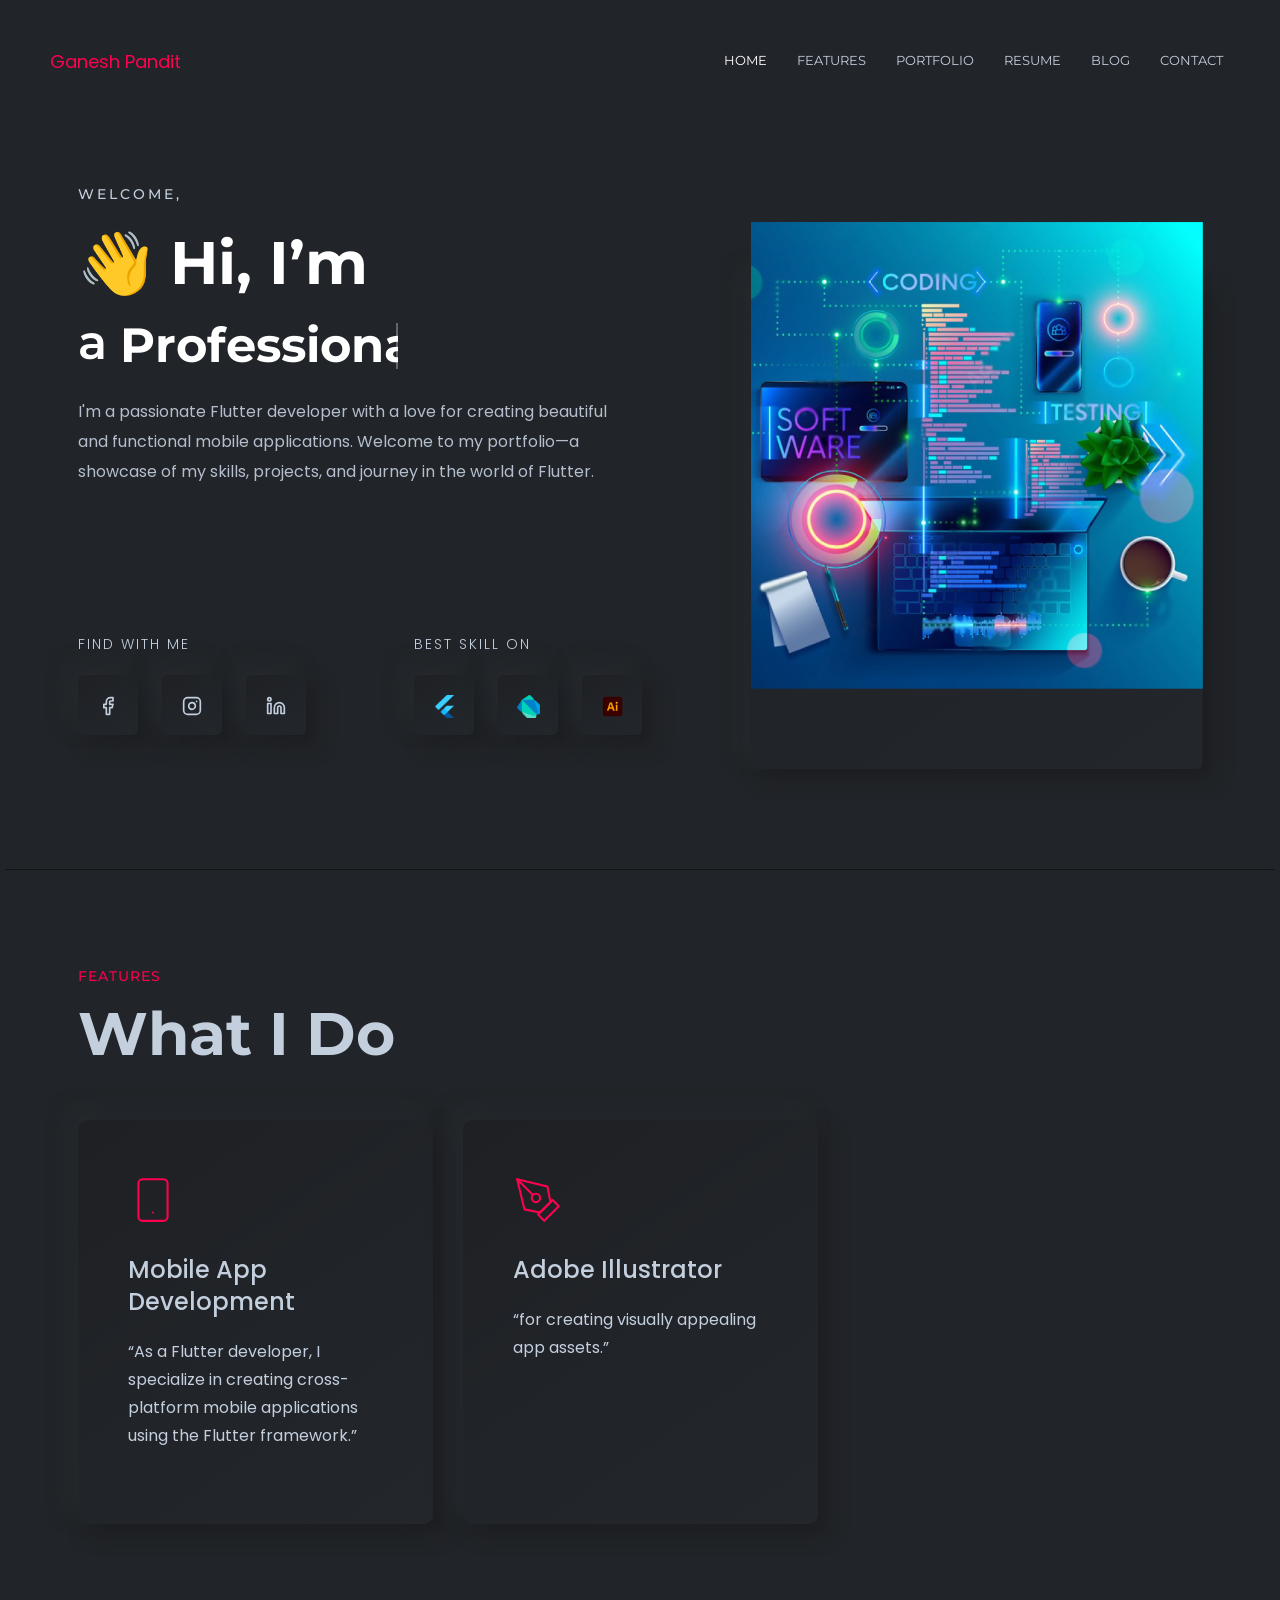
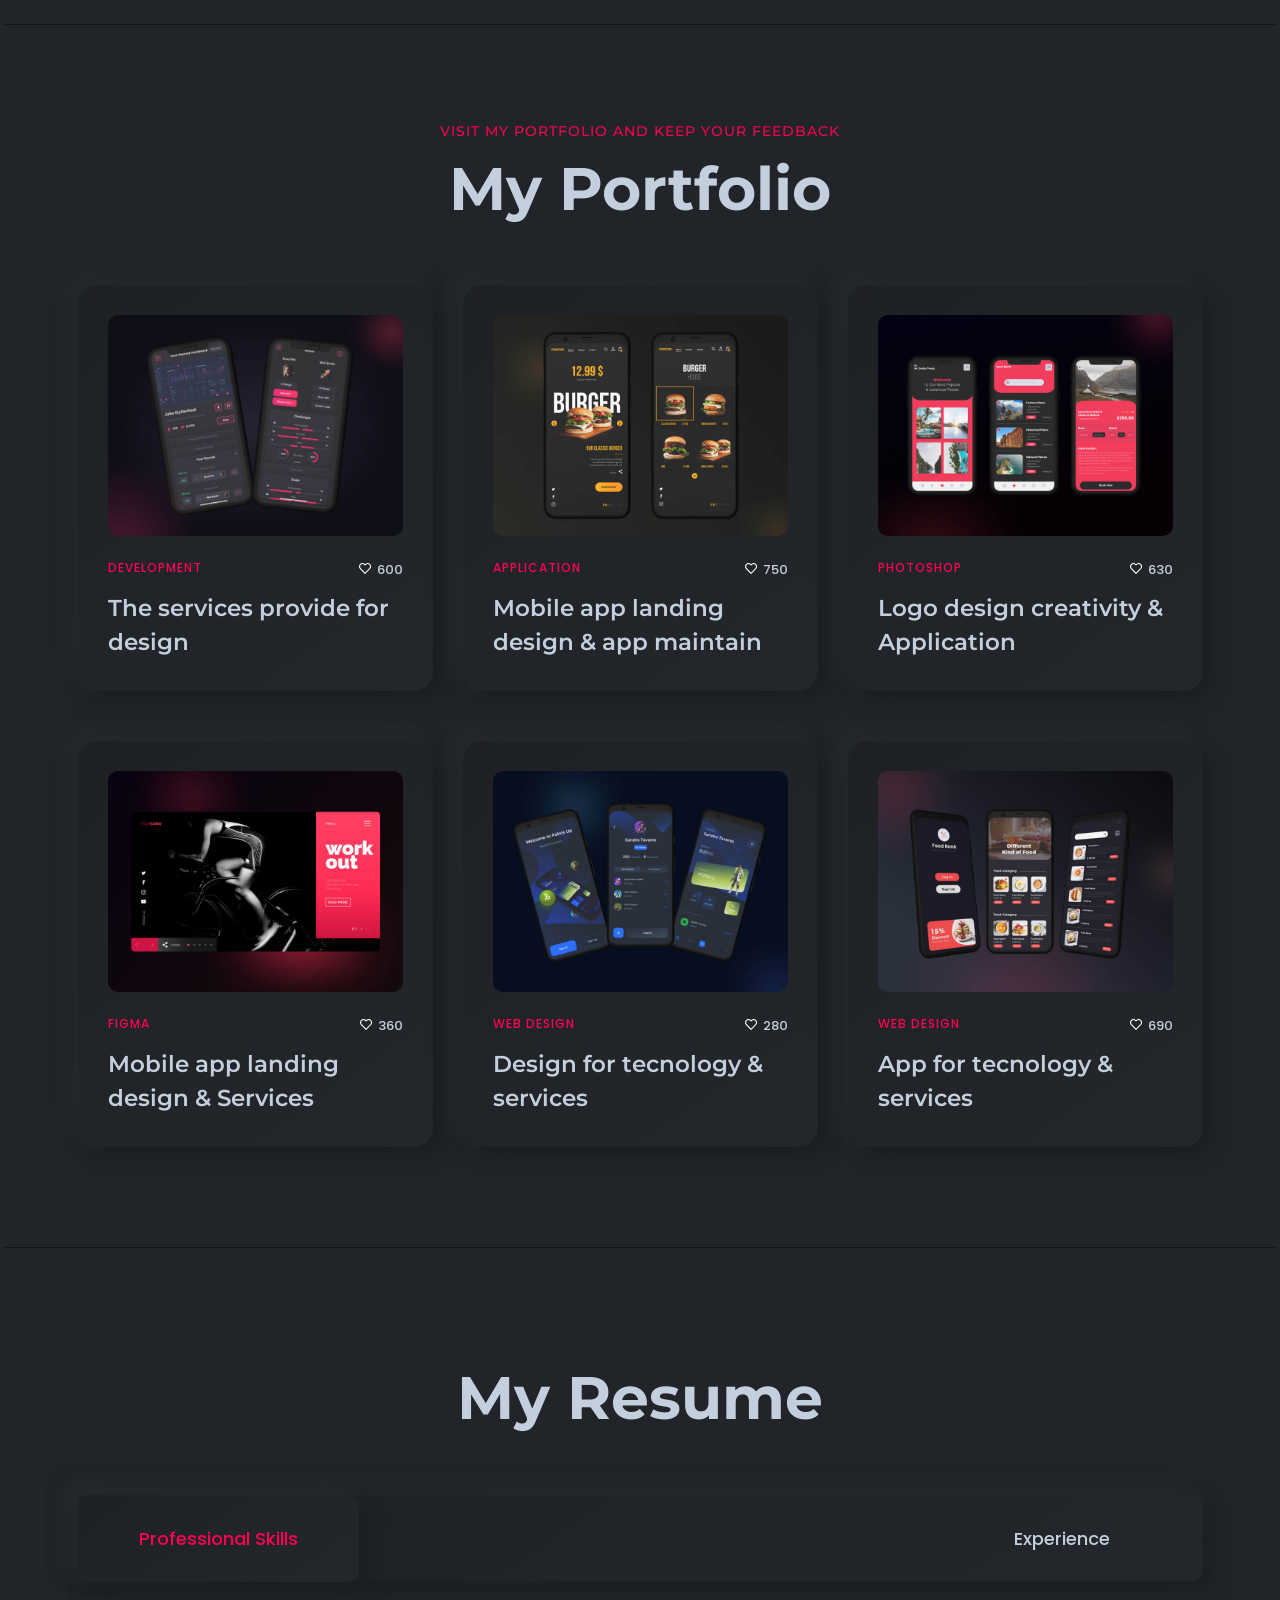
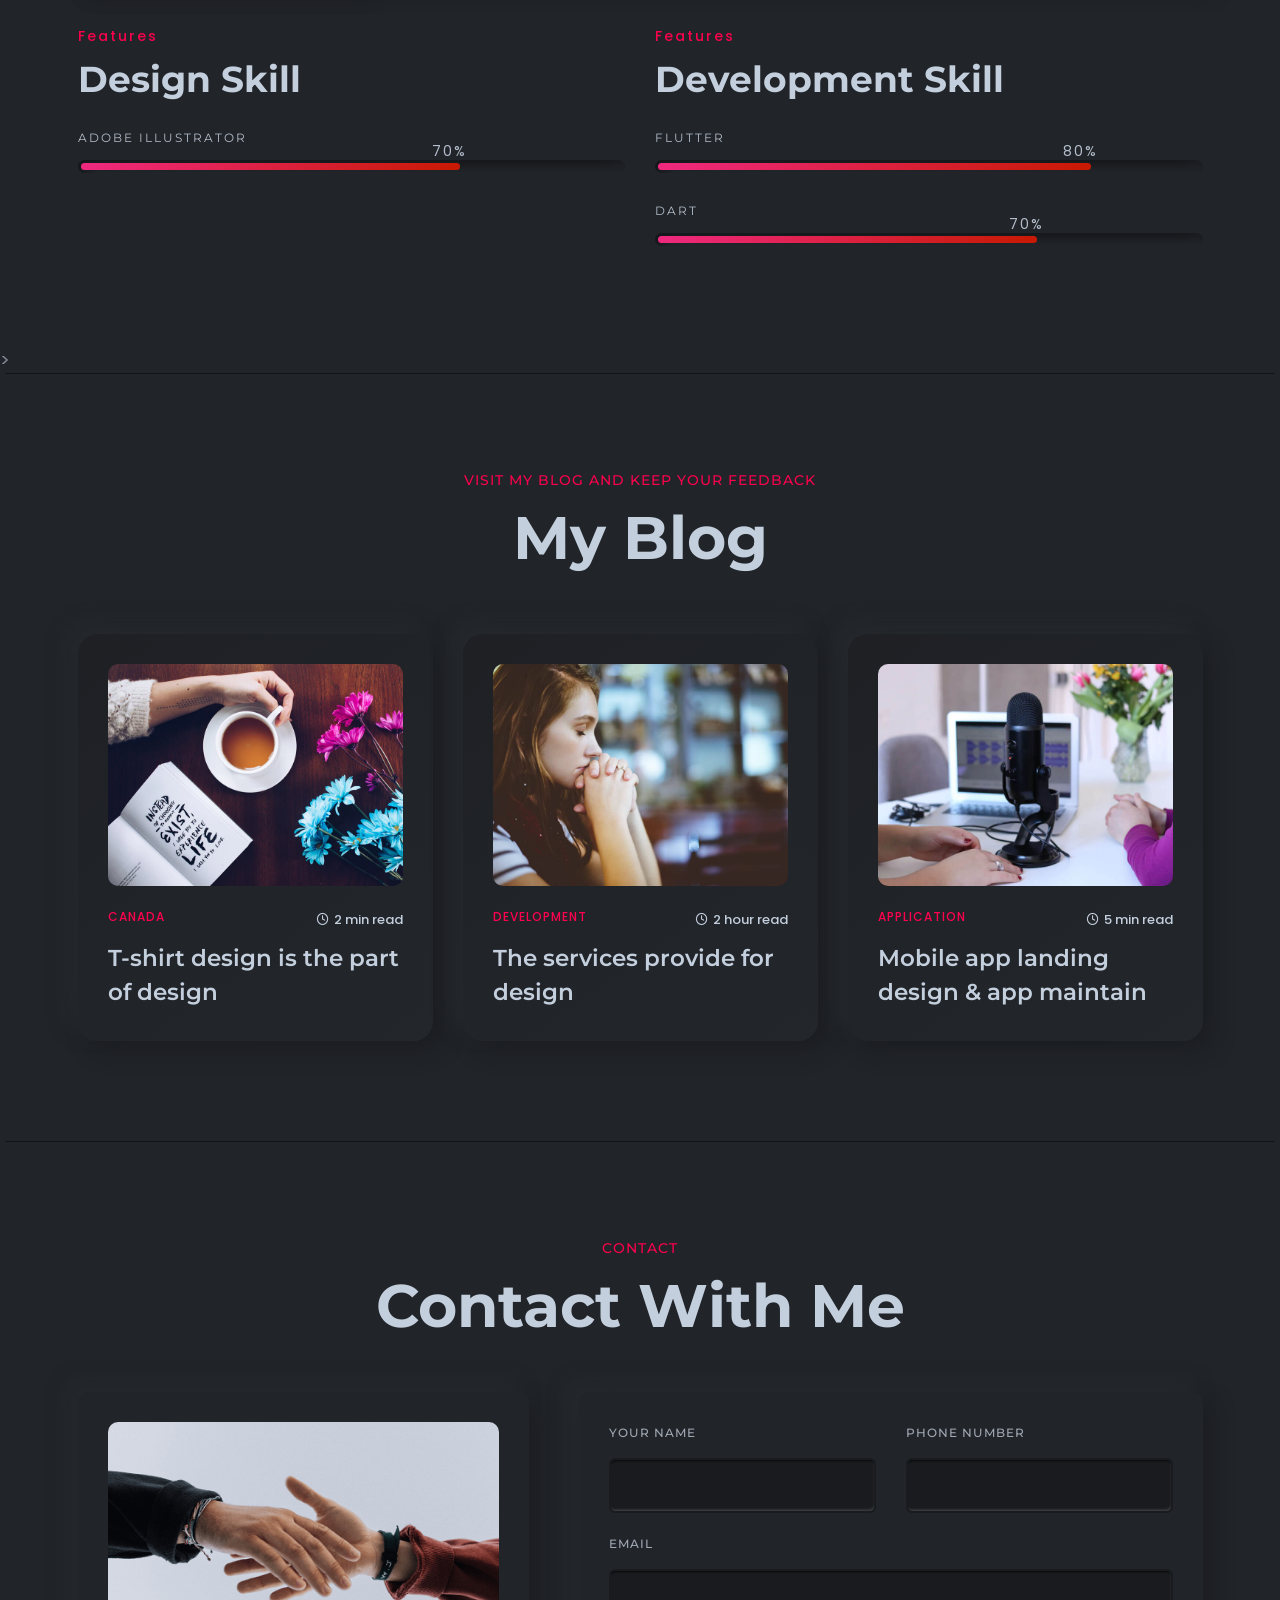
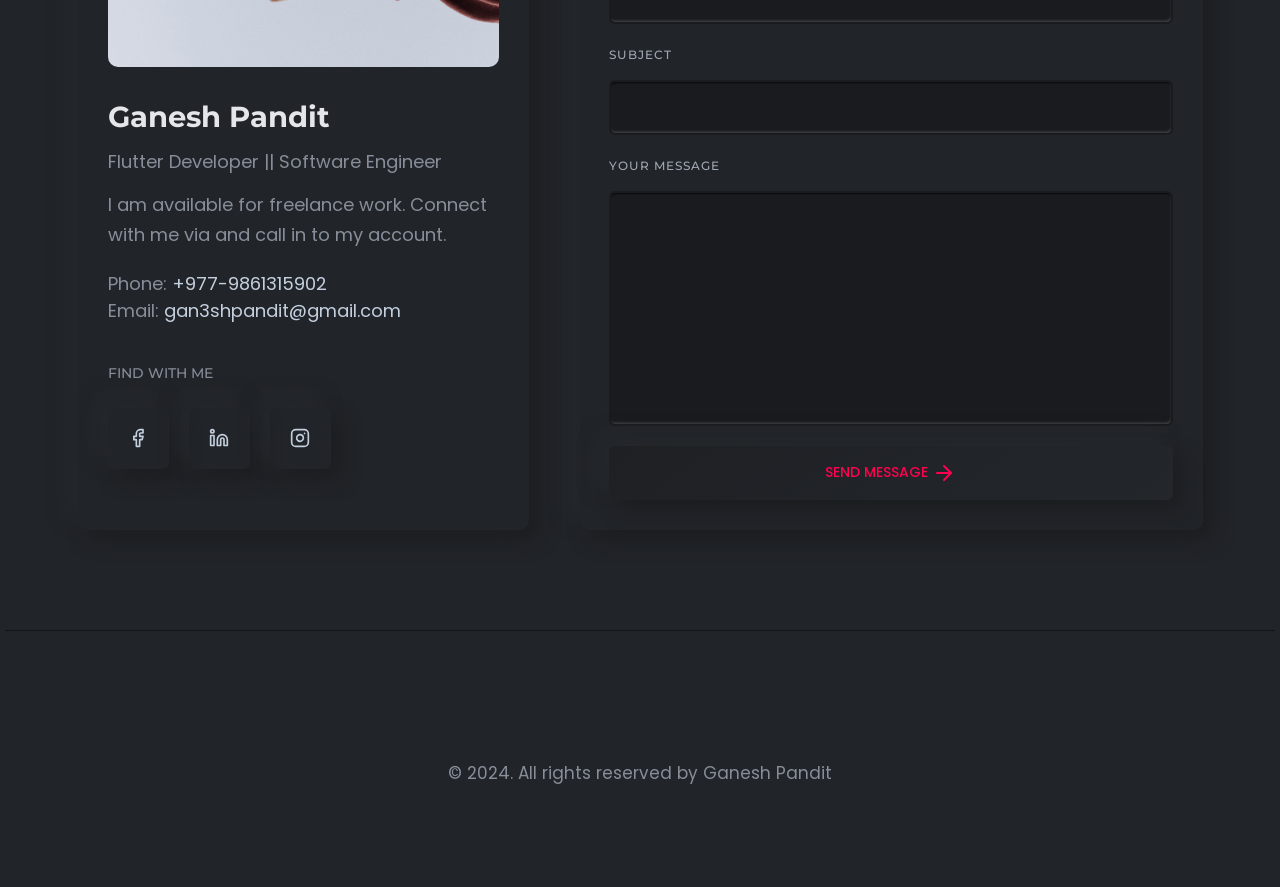
==== commit 6774e3cf: "Ganesh Pandit" ====
--- a/index.html
+++ b/index.html
@@ -791,7 +791,7 @@
                             <span class="subtitle">Features</span>
                             <h4 class="maintitle">Design Skill</h4>
                             <!-- Start Single Progress Charts -->
-                            <div class="progress-charts">
+                            <!--   <div class="progress-charts">
                               <h6 class="heading heading-h6">PHOTOSHOP</h6>
                               <div class="progress">
                                 <div
@@ -807,7 +807,7 @@
                                   <span class="percent-label">60%</span>
                                 </div>
                               </div>
-                            </div>
+                            </div> -->
                             <!-- End Single Progress Charts -->
 
                             <!-- Start Single Progress Charts -->
@@ -833,7 +833,7 @@
                             <!-- End Single Progress Charts -->
 
                             <!-- Start Single Progress Charts -->
-                            <div class="progress-charts">
+                            <!-- <div class="progress-charts">
                               <h6 class="heading heading-h6">DESIGN</h6>
                               <div class="progress">
                                 <div
@@ -849,7 +849,7 @@
                                   <span class="percent-label">90%</span>
                                 </div>
                               </div>
-                            </div>
+                            </div> -->
                             <!-- End Single Progress Charts -->
                           </div>
                         </div>
@@ -903,7 +903,7 @@
                             <!-- End Single Progress Charts -->
 
                             <!-- Start Single Progress Charts -->
-                            <div class="progress-charts">
+                            <!-- <div class="progress-charts">
                               <h6 class="heading heading-h6">PHP</h6>
                               <div class="progress">
                                 <div
@@ -919,11 +919,11 @@
                                   <span class="percent-label">70%</span>
                                 </div>
                               </div>
-                            </div>
+                            </div> -->
                             <!-- End Single Progress Charts -->
 
                             <!-- Start Single Progress Charts -->
-                            <div class="progress-charts">
+                            <!--  <div class="progress-charts">
                               <h6 class="heading heading-h6">HTML</h6>
                               <div class="progress">
                                 <div
@@ -939,11 +939,11 @@
                                   <span class="percent-label">70%</span>
                                 </div>
                               </div>
-                            </div>
+                            </div> -->
                             <!-- End Single Progress Charts -->
 
                             <!-- Start Single Progress Charts -->
-                            <div class="progress-charts">
+                            <!--  <div class="progress-charts">
                               <h6 class="heading heading-h6">CSS</h6>
                               <div class="progress">
                                 <div
@@ -959,7 +959,7 @@
                                   <span class="percent-label">70%</span>
                                 </div>
                               </div>
-                            </div>
+                            </div> -->
                             <!-- End Single Progress Charts -->
                           </div>
                         </div>
